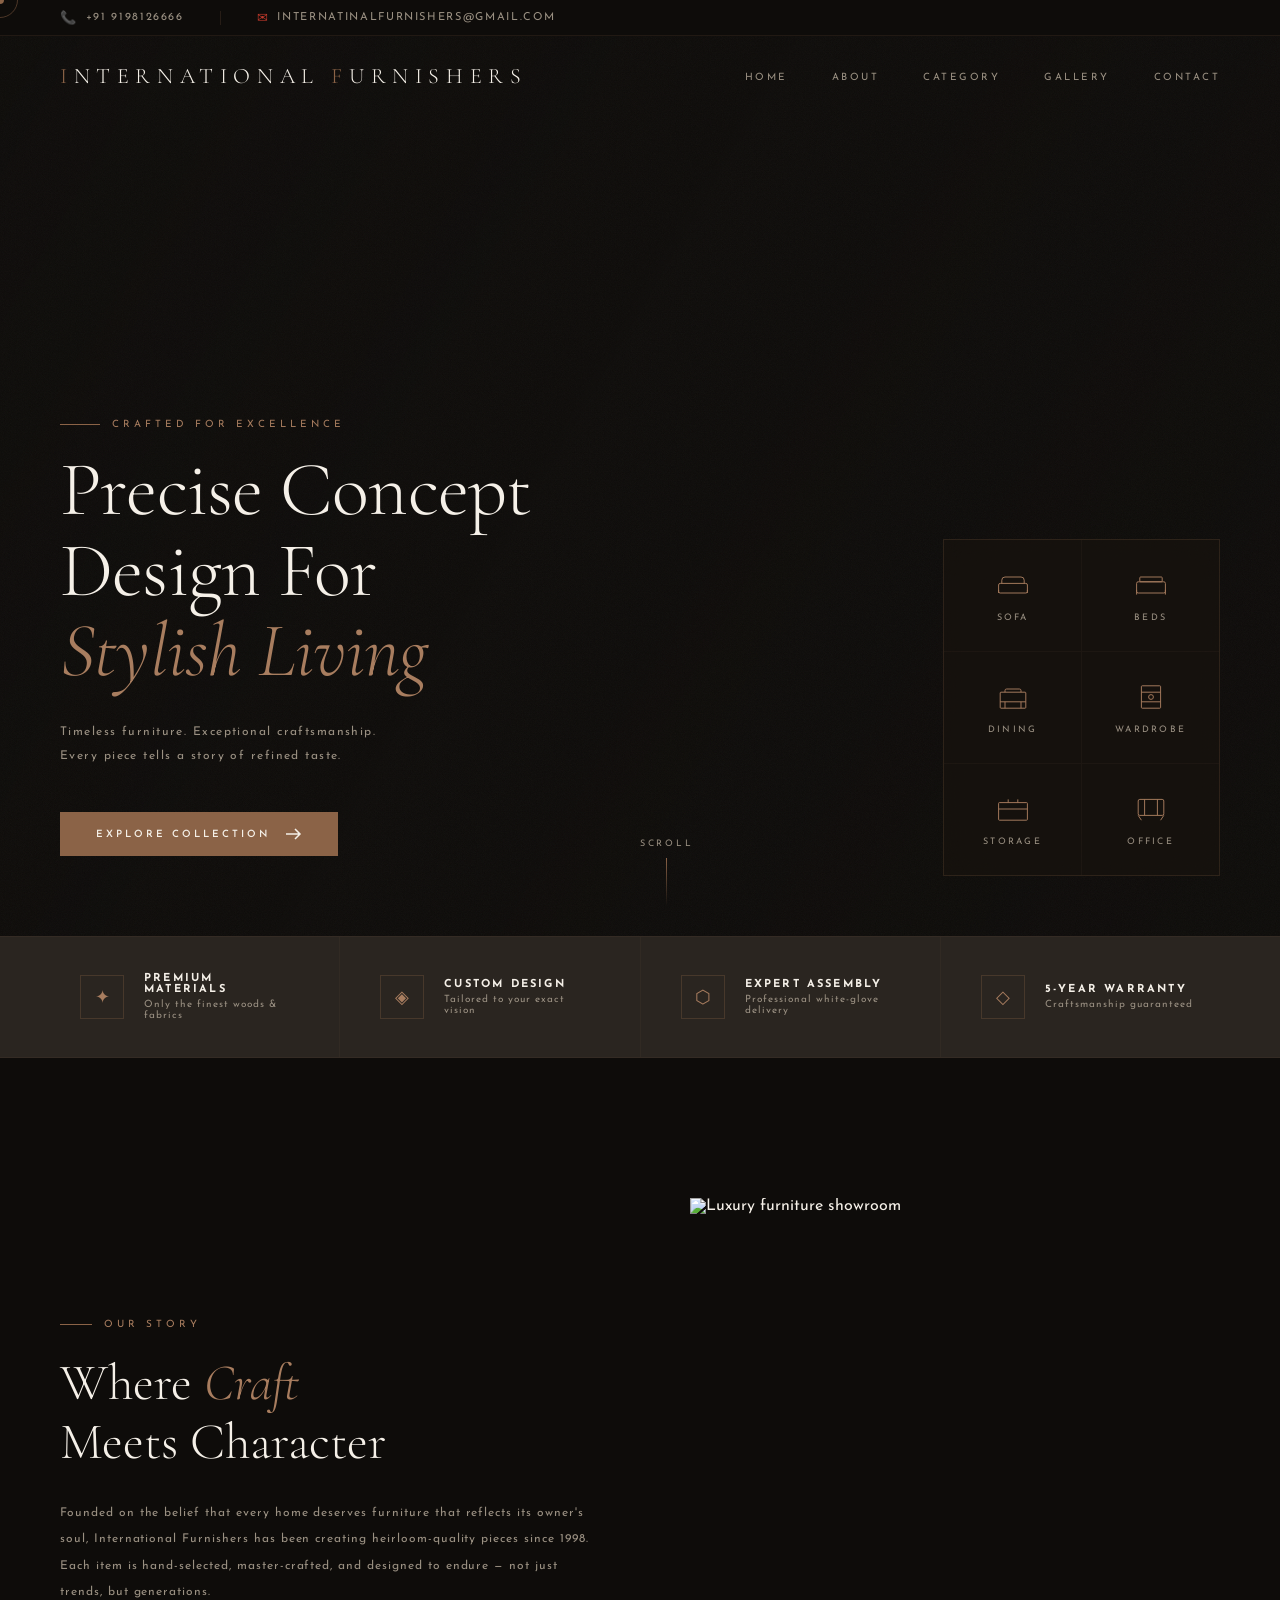
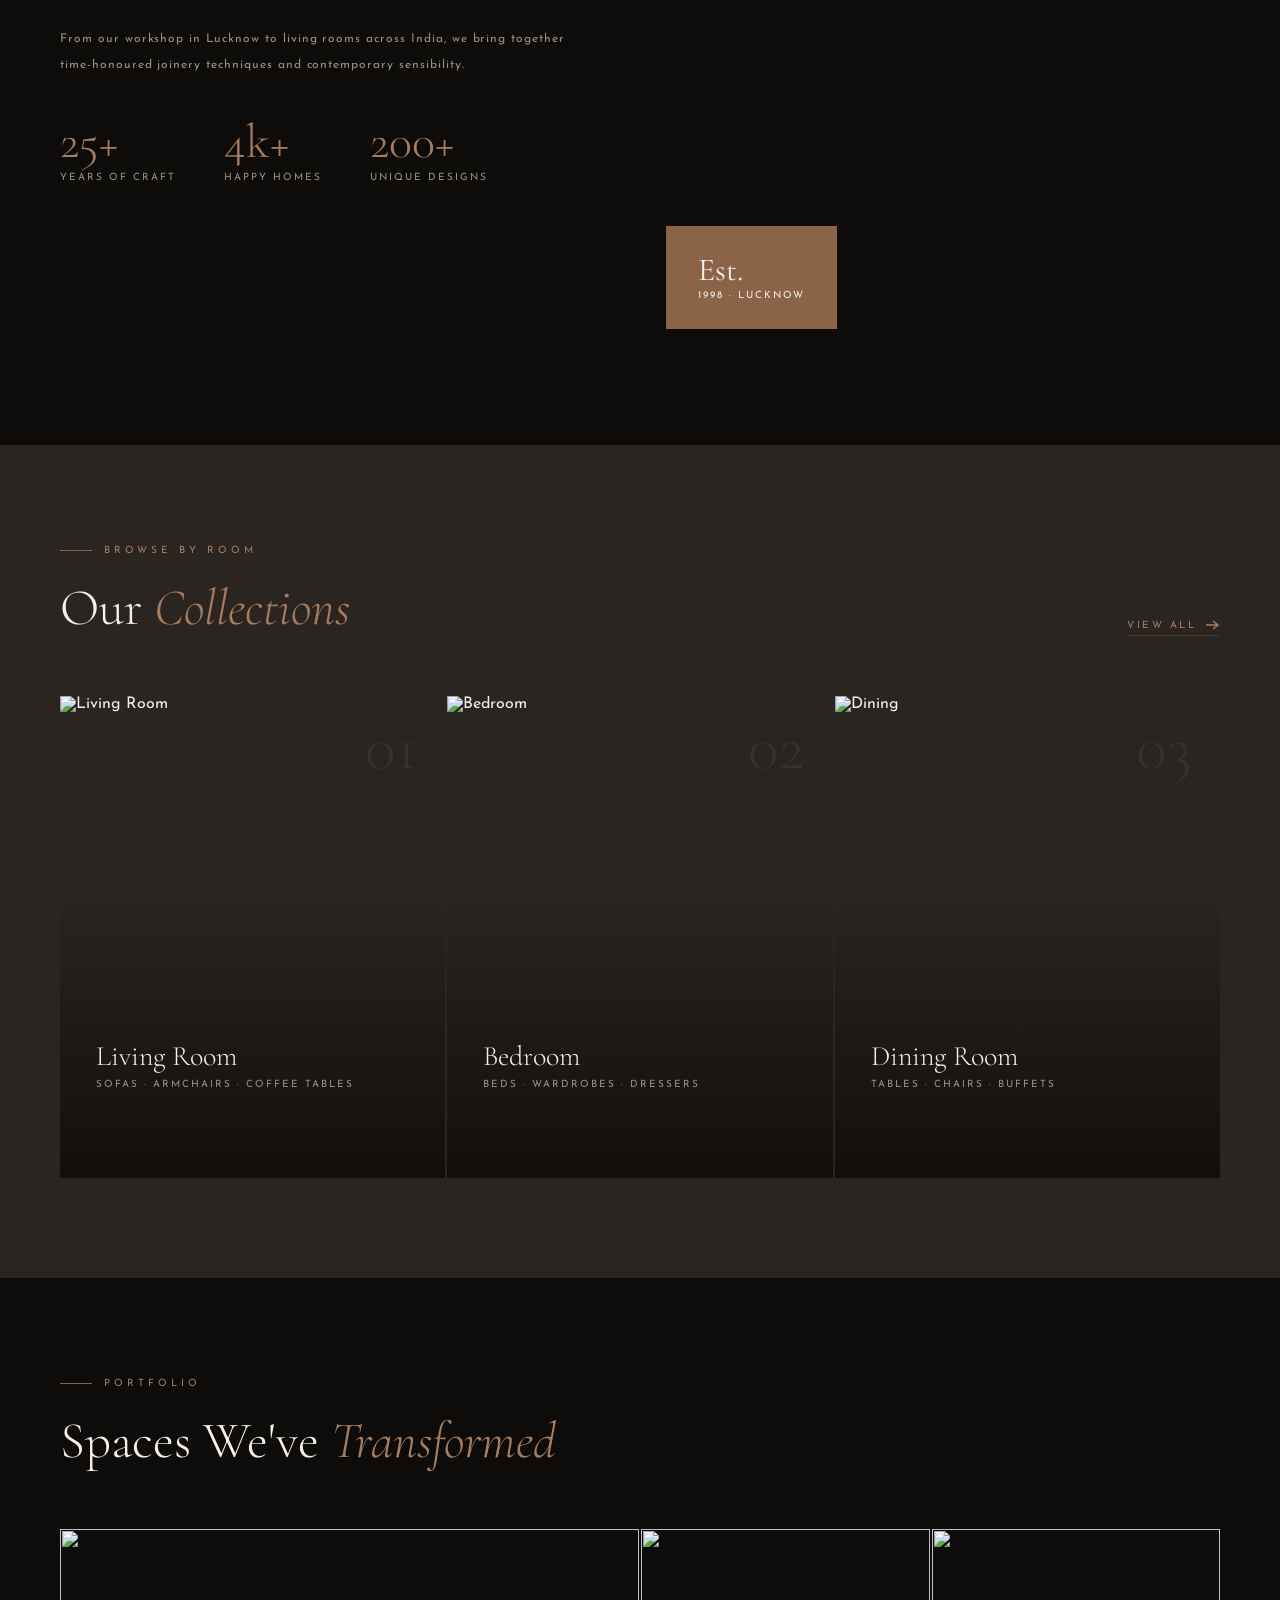
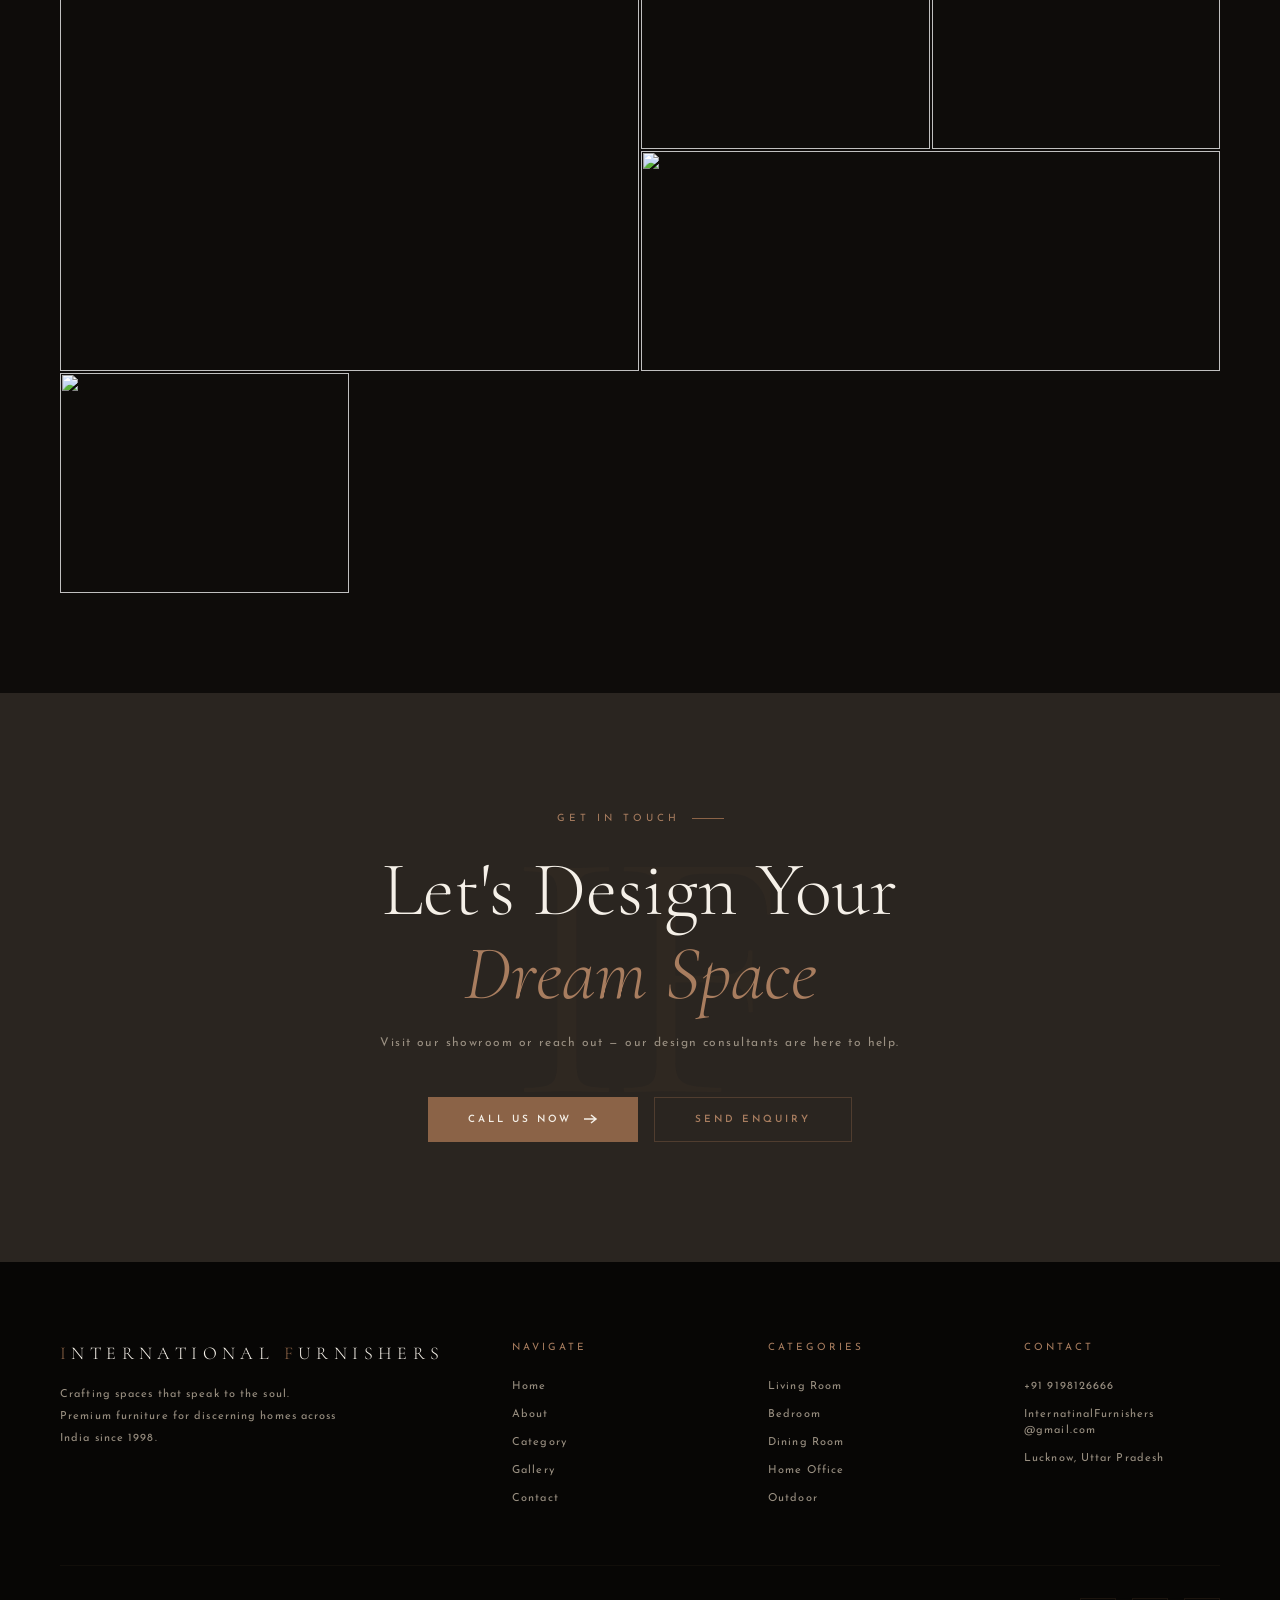
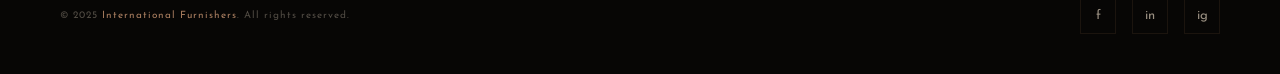
==== index.html @ 03aaceea "Create index.html" ====
<!DOCTYPE html>
<html lang="en">
<head>
  <meta charset="UTF-8" />
  <meta name="viewport" content="width=device-width, initial-scale=1.0"/>
  <title>International Furnishers</title>
  <link rel="preconnect" href="https://fonts.googleapis.com">
  <link href="https://fonts.googleapis.com/css2?family=Cormorant+Garamond:ital,wght@0,300;0,400;0,600;1,300;1,400&family=Josefin+Sans:wght@200;300;400;600&display=swap" rel="stylesheet">
  <style>
    *, *::before, *::after { margin: 0; padding: 0; box-sizing: border-box; }

    :root {
      --cream: #f5f0e8;
      --dark: #0e0c0a;
      --walnut: #8B6347;
      --walnut-light: #a87d5f;
      --warm-gray: #2a2520;
      --text-muted: #9a9082;
      --red: #c0392b;
    }

    html { scroll-behavior: smooth; }

    body {
      font-family: 'Josefin Sans', sans-serif;
      background: var(--dark);
      color: var(--cream);
      overflow-x: hidden;
      cursor: none;
    }

    /* Custom Cursor */
    .cursor {
      width: 8px; height: 8px;
      background: var(--walnut);
      border-radius: 50%;
      position: fixed;
      pointer-events: none;
      z-index: 9999;
      transform: translate(-50%,-50%);
      transition: transform 0.1s ease;
    }
    .cursor-ring {
      width: 36px; height: 36px;
      border: 1px solid rgba(139,99,71,0.5);
      border-radius: 50%;
      position: fixed;
      pointer-events: none;
      z-index: 9998;
      transform: translate(-50%,-50%);
      transition: all 0.18s ease;
    }

    /* TOP BAR */
    .topbar {
      background: var(--dark);
      border-bottom: 1px solid rgba(139,99,71,0.15);
      padding: 10px 60px;
      display: flex;
      align-items: center;
      gap: 36px;
      font-size: 11px;
      letter-spacing: 0.15em;
      color: var(--text-muted);
      text-transform: uppercase;
    }
    .topbar a { color: var(--text-muted); text-decoration: none; transition: color 0.3s; display: flex; align-items: center; gap: 8px; }
    .topbar a:hover { color: var(--walnut); }
    .topbar .icon { color: var(--red); font-size: 13px; }
    .topbar-divider { width: 1px; height: 14px; background: rgba(139,99,71,0.2); }

    /* NAV */
    nav {
      position: fixed;
      top: 0; left: 0; right: 0;
      z-index: 100;
      padding: 0 60px;
      display: flex;
      align-items: center;
      justify-content: space-between;
      height: 80px;
      transition: all 0.4s ease;
    }
    nav.scrolled {
      background: rgba(14,12,10,0.95);
      backdrop-filter: blur(20px);
      border-bottom: 1px solid rgba(139,99,71,0.15);
      height: 64px;
    }
    .logo {
      font-family: 'Cormorant Garamond', serif;
      font-size: 22px;
      font-weight: 300;
      letter-spacing: 0.3em;
      text-transform: uppercase;
      color: var(--cream);
      text-decoration: none;
    }
    .logo span { color: var(--walnut); }
    .nav-links { display: flex; gap: 44px; list-style: none; }
    .nav-links a {
      font-size: 10px;
      letter-spacing: 0.25em;
      text-transform: uppercase;
      color: var(--text-muted);
      text-decoration: none;
      position: relative;
      transition: color 0.3s;
    }
    .nav-links a::after {
      content: '';
      position: absolute;
      bottom: -4px; left: 0;
      width: 0; height: 1px;
      background: var(--walnut);
      transition: width 0.35s ease;
    }
    .nav-links a:hover { color: var(--cream); }
    .nav-links a:hover::after { width: 100%; }

    /* HERO */
    .hero {
      position: relative;
      height: 100vh;
      min-height: 700px;
      display: flex;
      align-items: flex-end;
      overflow: hidden;
    }
    .hero-bg {
      position: absolute;
      inset: 0;
      background: url('https://images.unsplash.com/photo-1555041469-a586c61ea9bc?w=1800&q=80') center/cover no-repeat;
      transform: scale(1.08);
      animation: heroZoom 12s ease forwards;
    }
    @keyframes heroZoom { to { transform: scale(1); } }
    .hero-overlay {
      position: absolute;
      inset: 0;
      background: linear-gradient(
        120deg,
        rgba(14,12,10,0.82) 0%,
        rgba(14,12,10,0.45) 50%,
        rgba(14,12,10,0.2) 100%
      );
    }
    .hero-grain {
      position: absolute;
      inset: 0;
      opacity: 0.04;
      background-image: url("data:image/svg+xml,%3Csvg viewBox='0 0 256 256' xmlns='http://www.w3.org/2000/svg'%3E%3Cfilter id='noise'%3E%3CfeTurbulence type='fractalNoise' baseFrequency='0.9' numOctaves='4' stitchTiles='stitch'/%3E%3C/filter%3E%3Crect width='100%25' height='100%25' filter='url(%23noise)'/%3E%3C/svg%3E");
      background-size: 200px;
    }
    .hero-content {
      position: relative;
      z-index: 2;
      padding: 0 60px 80px;
      max-width: 640px;
      animation: fadeUp 1.2s 0.3s ease both;
    }
    @keyframes fadeUp {
      from { opacity: 0; transform: translateY(40px); }
      to { opacity: 1; transform: translateY(0); }
    }
    .hero-eyebrow {
      font-size: 10px;
      letter-spacing: 0.4em;
      text-transform: uppercase;
      color: var(--walnut-light);
      margin-bottom: 20px;
      display: flex;
      align-items: center;
      gap: 12px;
    }
    .hero-eyebrow::before {
      content: '';
      display: block;
      width: 40px;
      height: 1px;
      background: var(--walnut);
    }
    .hero-title {
      font-family: 'Cormorant Garamond', serif;
      font-size: clamp(48px, 6vw, 88px);
      font-weight: 300;
      line-height: 1.05;
      letter-spacing: -0.01em;
      margin-bottom: 28px;
      color: var(--cream);
    }
    .hero-title em {
      font-style: italic;
      color: var(--walnut-light);
    }
    .hero-desc {
      font-size: 12px;
      letter-spacing: 0.12em;
      line-height: 2;
      color: var(--text-muted);
      margin-bottom: 44px;
      max-width: 380px;
    }
    .hero-cta {
      display: inline-flex;
      align-items: center;
      gap: 16px;
      padding: 16px 36px;
      background: var(--walnut);
      color: var(--cream);
      font-size: 10px;
      font-weight: 600;
      letter-spacing: 0.3em;
      text-transform: uppercase;
      text-decoration: none;
      position: relative;
      overflow: hidden;
      transition: all 0.35s ease;
    }
    .hero-cta::before {
      content: '';
      position: absolute;
      inset: 0;
      background: var(--cream);
      transform: translateX(-101%);
      transition: transform 0.4s ease;
    }
    .hero-cta:hover { color: var(--dark); }
    .hero-cta:hover::before { transform: translateX(0); }
    .hero-cta span { position: relative; z-index: 1; }
    .hero-cta svg { position: relative; z-index: 1; transition: transform 0.3s; }
    .hero-cta:hover svg { transform: translateX(6px); }

    /* CATEGORY PANEL */
    .category-panel {
      position: absolute;
      right: 60px;
      bottom: 60px;
      z-index: 2;
      display: grid;
      grid-template-columns: 1fr 1fr;
      gap: 1px;
      background: rgba(139,99,71,0.1);
      border: 1px solid rgba(139,99,71,0.15);
      backdrop-filter: blur(24px);
      animation: fadeUp 1.2s 0.6s ease both;
    }
    .cat-item {
      padding: 28px 32px;
      display: flex;
      flex-direction: column;
      align-items: center;
      gap: 12px;
      background: rgba(14,12,10,0.5);
      cursor: none;
      transition: background 0.3s;
      border: 1px solid transparent;
      text-decoration: none;
    }
    .cat-item:hover {
      background: rgba(139,99,71,0.12);
      border-color: rgba(139,99,71,0.3);
    }
    .cat-item svg { width: 32px; height: 32px; stroke: var(--walnut-light); stroke-width: 1.2; fill: none; }
    .cat-item span {
      font-size: 9px;
      letter-spacing: 0.25em;
      text-transform: uppercase;
      color: var(--text-muted);
      transition: color 0.3s;
    }
    .cat-item:hover span { color: var(--walnut-light); }

    /* SCROLL INDICATOR */
    .scroll-hint {
      position: absolute;
      bottom: 30px;
      left: 50%;
      transform: translateX(-50%);
      display: flex;
      flex-direction: column;
      align-items: center;
      gap: 10px;
      z-index: 2;
      animation: fadeUp 1.2s 1s ease both;
    }
    .scroll-hint span {
      font-size: 9px;
      letter-spacing: 0.3em;
      text-transform: uppercase;
      color: var(--text-muted);
    }
    .scroll-line {
      width: 1px;
      height: 48px;
      background: linear-gradient(to bottom, var(--walnut), transparent);
      animation: scrollPulse 2s infinite;
    }
    @keyframes scrollPulse {
      0%, 100% { opacity: 0.3; transform: scaleY(0.6); }
      50% { opacity: 1; transform: scaleY(1); }
    }

    /* FEATURES STRIP */
    .features-strip {
      background: var(--warm-gray);
      border-top: 1px solid rgba(139,99,71,0.1);
      border-bottom: 1px solid rgba(139,99,71,0.1);
      display: flex;
      align-items: center;
      justify-content: center;
    }
    .features-strip-inner {
      display: flex;
      width: 100%;
      max-width: 1200px;
    }
    .feature-item {
      flex: 1;
      padding: 36px 40px;
      display: flex;
      align-items: center;
      gap: 20px;
      border-right: 1px solid rgba(139,99,71,0.08);
    }
    .feature-item:last-child { border-right: none; }
    .feature-icon {
      width: 44px; height: 44px;
      border: 1px solid rgba(139,99,71,0.3);
      display: flex;
      align-items: center;
      justify-content: center;
      flex-shrink: 0;
      color: var(--walnut-light);
      font-size: 18px;
    }
    .feature-text h4 {
      font-size: 11px;
      letter-spacing: 0.2em;
      text-transform: uppercase;
      color: var(--cream);
      margin-bottom: 4px;
    }
    .feature-text p {
      font-size: 10px;
      letter-spacing: 0.1em;
      color: var(--text-muted);
    }

    /* ABOUT SECTION */
    .about {
      padding: 140px 60px;
      display: grid;
      grid-template-columns: 1fr 1fr;
      gap: 100px;
      max-width: 1300px;
      margin: 0 auto;
      align-items: center;
    }
    .section-label {
      font-size: 10px;
      letter-spacing: 0.4em;
      text-transform: uppercase;
      color: var(--walnut-light);
      display: flex;
      align-items: center;
      gap: 12px;
      margin-bottom: 24px;
    }
    .section-label::before {
      content: '';
      display: block;
      width: 32px; height: 1px;
      background: var(--walnut);
    }
    .about-title {
      font-family: 'Cormorant Garamond', serif;
      font-size: clamp(36px, 4vw, 56px);
      font-weight: 300;
      line-height: 1.15;
      color: var(--cream);
      margin-bottom: 28px;
    }
    .about-title em { font-style: italic; color: var(--walnut-light); }
    .about-body {
      font-size: 12px;
      letter-spacing: 0.08em;
      line-height: 2.2;
      color: var(--text-muted);
      margin-bottom: 40px;
    }
    .stat-row { display: flex; gap: 48px; margin-top: 40px; }
    .stat h3 {
      font-family: 'Cormorant Garamond', serif;
      font-size: 48px;
      font-weight: 300;
      color: var(--walnut-light);
      line-height: 1;
    }
    .stat p {
      font-size: 10px;
      letter-spacing: 0.2em;
      text-transform: uppercase;
      color: var(--text-muted);
      margin-top: 6px;
    }
    .about-image-wrap { position: relative; }
    .about-image-wrap img {
      width: 100%;
      aspect-ratio: 3/4;
      object-fit: cover;
      display: block;
    }
    .about-image-badge {
      position: absolute;
      bottom: -24px;
      left: -24px;
      background: var(--walnut);
      color: var(--cream);
      padding: 28px 32px;
    }
    .about-image-badge h4 {
      font-family: 'Cormorant Garamond', serif;
      font-size: 32px;
      font-weight: 400;
      line-height: 1;
    }
    .about-image-badge p {
      font-size: 10px;
      letter-spacing: 0.2em;
      text-transform: uppercase;
      margin-top: 4px;
    }

    /* CATEGORIES SECTION */
    .categories-section {
      padding: 100px 60px;
      background: var(--warm-gray);
    }
    .section-header {
      display: flex;
      align-items: flex-end;
      justify-content: space-between;
      margin-bottom: 60px;
      max-width: 1300px;
      margin-left: auto;
      margin-right: auto;
    }
    .section-title {
      font-family: 'Cormorant Garamond', serif;
      font-size: clamp(32px, 4vw, 52px);
      font-weight: 300;
      color: var(--cream);
      line-height: 1.1;
    }
    .section-title em { font-style: italic; color: var(--walnut-light); }
    .view-all-link {
      font-size: 10px;
      letter-spacing: 0.25em;
      text-transform: uppercase;
      color: var(--walnut-light);
      text-decoration: none;
      display: flex;
      align-items: center;
      gap: 10px;
      transition: gap 0.3s;
      padding-bottom: 4px;
      border-bottom: 1px solid rgba(139,99,71,0.3);
    }
    .view-all-link:hover { gap: 18px; }
    .categories-grid {
      display: grid;
      grid-template-columns: repeat(3, 1fr);
      gap: 2px;
      max-width: 1300px;
      margin: 0 auto;
    }
    .cat-card {
      position: relative;
      overflow: hidden;
      aspect-ratio: 4/5;
      cursor: none;
    }
    .cat-card img {
      width: 100%; height: 100%;
      object-fit: cover;
      transition: transform 0.8s ease;
    }
    .cat-card:hover img { transform: scale(1.07); }
    .cat-card-overlay {
      position: absolute;
      inset: 0;
      background: linear-gradient(to top, rgba(14,12,10,0.9) 0%, transparent 60%);
      display: flex;
      flex-direction: column;
      justify-content: flex-end;
      padding: 36px;
    }
    .cat-card-num {
      font-family: 'Cormorant Garamond', serif;
      font-size: 64px;
      font-weight: 300;
      color: rgba(139,99,71,0.18);
      line-height: 1;
      position: absolute;
      top: 20px; right: 28px;
    }
    .cat-card h3 {
      font-family: 'Cormorant Garamond', serif;
      font-size: 28px;
      font-weight: 300;
      color: var(--cream);
      margin-bottom: 6px;
    }
    .cat-card p {
      font-size: 10px;
      letter-spacing: 0.2em;
      color: var(--text-muted);
      text-transform: uppercase;
    }
    .cat-card-arrow {
      width: 36px; height: 36px;
      border: 1px solid rgba(139,99,71,0.4);
      display: flex;
      align-items: center;
      justify-content: center;
      margin-top: 16px;
      color: var(--walnut-light);
      opacity: 0;
      transform: translateY(8px);
      transition: all 0.35s ease;
    }
    .cat-card:hover .cat-card-arrow { opacity: 1; transform: translateY(0); }

    /* GALLERY */
    .gallery-section { padding: 100px 60px; }
    .gallery-masonry {
      display: grid;
      grid-template-columns: repeat(4, 1fr);
      grid-template-rows: auto;
      gap: 2px;
      max-width: 1300px;
      margin: 60px auto 0;
    }
    .gallery-item {
      overflow: hidden;
      position: relative;
      cursor: none;
    }
    .gallery-item:nth-child(1) { grid-column: span 2; grid-row: span 2; }
    .gallery-item:nth-child(4) { grid-column: span 2; }
    .gallery-item img {
      width: 100%; height: 100%;
      object-fit: cover;
      min-height: 220px;
      display: block;
      transition: transform 0.7s ease;
    }
    .gallery-item:hover img { transform: scale(1.05); }
    .gallery-item-overlay {
      position: absolute;
      inset: 0;
      background: rgba(14,12,10,0);
      transition: background 0.4s;
      display: flex;
      align-items: center;
      justify-content: center;
    }
    .gallery-item:hover .gallery-item-overlay { background: rgba(14,12,10,0.4); }
    .gallery-plus {
      width: 44px; height: 44px;
      border: 1px solid var(--walnut-light);
      color: var(--walnut-light);
      display: flex;
      align-items: center;
      justify-content: center;
      font-size: 22px;
      opacity: 0;
      transform: scale(0.8);
      transition: all 0.35s ease;
    }
    .gallery-item:hover .gallery-plus { opacity: 1; transform: scale(1); }

    /* CTA SECTION */
    .cta-section {
      padding: 120px 60px;
      background: var(--warm-gray);
      text-align: center;
      position: relative;
      overflow: hidden;
    }
    .cta-section::before {
      content: 'IF';
      font-family: 'Cormorant Garamond', serif;
      font-size: 360px;
      font-weight: 300;
      color: rgba(139,99,71,0.05);
      position: absolute;
      top: 50%;
      left: 50%;
      transform: translate(-50%,-50%);
      pointer-events: none;
      letter-spacing: -0.05em;
      white-space: nowrap;
    }
    .cta-section .section-label { justify-content: center; }
    .cta-section .section-label::before { display: none; }
    .cta-section .section-label::after {
      content: '';
      display: block;
      width: 32px; height: 1px;
      background: var(--walnut);
    }
    .cta-title {
      font-family: 'Cormorant Garamond', serif;
      font-size: clamp(40px, 6vw, 80px);
      font-weight: 300;
      color: var(--cream);
      line-height: 1.1;
      margin-bottom: 20px;
      position: relative;
    }
    .cta-title em { font-style: italic; color: var(--walnut-light); }
    .cta-sub {
      font-size: 12px;
      letter-spacing: 0.12em;
      color: var(--text-muted);
      margin-bottom: 48px;
      position: relative;
    }
    .cta-buttons { display: flex; gap: 16px; justify-content: center; position: relative; }
    .btn-primary {
      display: inline-flex;
      align-items: center;
      gap: 12px;
      padding: 16px 40px;
      background: var(--walnut);
      color: var(--cream);
      font-size: 10px;
      font-weight: 600;
      letter-spacing: 0.3em;
      text-transform: uppercase;
      text-decoration: none;
      position: relative;
      overflow: hidden;
      transition: all 0.35s;
    }
    .btn-primary::before {
      content: '';
      position: absolute;
      inset: 0;
      background: var(--dark);
      transform: translateX(-101%);
      transition: transform 0.4s ease;
    }
    .btn-primary:hover { color: var(--walnut-light); }
    .btn-primary:hover::before { transform: translateX(0); }
    .btn-primary span, .btn-primary svg { position: relative; z-index: 1; }
    .btn-outline {
      display: inline-flex;
      align-items: center;
      gap: 12px;
      padding: 16px 40px;
      border: 1px solid rgba(139,99,71,0.4);
      color: var(--walnut-light);
      font-size: 10px;
      font-weight: 600;
      letter-spacing: 0.3em;
      text-transform: uppercase;
      text-decoration: none;
      transition: all 0.35s;
    }
    .btn-outline:hover { background: rgba(139,99,71,0.08); border-color: var(--walnut); }

    /* FOOTER */
    footer {
      background: #070605;
      padding: 80px 60px 40px;
    }
    .footer-top {
      display: grid;
      grid-template-columns: 2fr 1fr 1fr 1fr;
      gap: 60px;
      padding-bottom: 60px;
      border-bottom: 1px solid rgba(139,99,71,0.08);
    }
    .footer-brand .logo { display: inline-block; margin-bottom: 20px; font-size: 18px; }
    .footer-brand p {
      font-size: 11px;
      letter-spacing: 0.1em;
      line-height: 2;
      color: var(--text-muted);
      max-width: 280px;
    }
    .footer-heading {
      font-size: 10px;
      letter-spacing: 0.3em;
      text-transform: uppercase;
      color: var(--walnut-light);
      margin-bottom: 24px;
    }
    .footer-links { list-style: none; display: flex; flex-direction: column; gap: 12px; }
    .footer-links a {
      font-size: 11px;
      letter-spacing: 0.1em;
      color: var(--text-muted);
      text-decoration: none;
      transition: color 0.3s;
    }
    .footer-links a:hover { color: var(--cream); }
    .footer-bottom {
      display: flex;
      align-items: center;
      justify-content: space-between;
      padding-top: 32px;
    }
    .footer-bottom p {
      font-size: 10px;
      letter-spacing: 0.1em;
      color: rgba(154,144,130,0.5);
    }
    .footer-bottom p span { color: var(--walnut-light); }
    .social-links { display: flex; gap: 16px; }
    .social-link {
      width: 36px; height: 36px;
      border: 1px solid rgba(139,99,71,0.15);
      display: flex;
      align-items: center;
      justify-content: center;
      color: var(--text-muted);
      text-decoration: none;
      font-size: 13px;
      transition: all 0.3s;
    }
    .social-link:hover {
      border-color: var(--walnut);
      color: var(--walnut-light);
      background: rgba(139,99,71,0.05);
    }

    /* REVEAL ANIMATIONS */
    .reveal {
      opacity: 0;
      transform: translateY(30px);
      transition: opacity 0.8s ease, transform 0.8s ease;
    }
    .reveal.visible { opacity: 1; transform: translateY(0); }
    .reveal-delay-1 { transition-delay: 0.1s; }
    .reveal-delay-2 { transition-delay: 0.2s; }
    .reveal-delay-3 { transition-delay: 0.3s; }

    /* RESPONSIVE */
    @media (max-width: 900px) {
      nav, .topbar { padding: 0 24px; }
      .hero-content { padding: 0 24px 120px; }
      .category-panel { display: none; }
      .about { grid-template-columns: 1fr; padding: 80px 24px; gap: 60px; }
      .categories-grid { grid-template-columns: 1fr 1fr; }
      .gallery-masonry { grid-template-columns: 1fr 1fr; }
      .gallery-item:nth-child(1) { grid-column: span 1; grid-row: span 1; }
      .gallery-item:nth-child(4) { grid-column: span 1; }
      .footer-top { grid-template-columns: 1fr 1fr; }
      .features-strip-inner { flex-wrap: wrap; }
      .feature-item { min-width: 50%; }
      .cta-section { padding: 80px 24px; }
      .categories-section, .gallery-section { padding: 80px 24px; }
    }
  </style>
</head>
<body>

  <div class="cursor" id="cursor"></div>
  <div class="cursor-ring" id="cursorRing"></div>

  <!-- TOP BAR -->
  <div class="topbar">
    <a href="tel:+919198126666">
      <span class="icon">📞</span>
      +91 9198126666
    </a>
    <div class="topbar-divider"></div>
    <a href="mailto:InternatinalFurnishers@gmail.com">
      <span class="icon">✉</span>
      InternatinalFurnishers@gmail.com
    </a>
  </div>

  <!-- NAV -->
  <nav id="mainNav" style="top:40px">
    <a href="#" class="logo"><span>I</span>NTERNATIONAL <span>F</span>URNISHERS</a>
    <ul class="nav-links">
      <li><a href="#">Home</a></li>
      <li><a href="#about">About</a></li>
      <li><a href="#categories">Category</a></li>
      <li><a href="#gallery">Gallery</a></li>
      <li><a href="#contact">Contact</a></li>
    </ul>
  </nav>

  <!-- HERO -->
  <section class="hero">
    <div class="hero-bg" id="heroBg"></div>
    <div class="hero-overlay"></div>
    <div class="hero-grain"></div>

    <div class="hero-content">
      <div class="hero-eyebrow">Crafted For Excellence</div>
      <h1 class="hero-title">
        Precise Concept<br>
        Design For<br>
        <em>Stylish Living</em>
      </h1>
      <p class="hero-desc">
        Timeless furniture. Exceptional craftsmanship.<br>
        Every piece tells a story of refined taste.
      </p>
      <a href="#categories" class="hero-cta">
        <span>Explore Collection</span>
        <svg width="16" height="12" viewBox="0 0 16 12" fill="none" stroke="currentColor" stroke-width="1.5">
          <path d="M0 6h14M9 1l5 5-5 5"/>
        </svg>
      </a>
    </div>

    <div class="category-panel">
      <a href="#" class="cat-item">
        <svg viewBox="0 0 40 32"><rect x="2" y="14" width="36" height="12" rx="2"/><path d="M6 14V10a4 4 0 014-4h20a4 4 0 014 4v4"/><path d="M2 22v4M38 22v4"/></svg>
        <span>Sofa</span>
      </a>
      <a href="#" class="cat-item">
        <svg viewBox="0 0 40 32"><rect x="2" y="12" width="36" height="14" rx="2"/><rect x="6" y="6" width="28" height="6" rx="1"/><path d="M2 22v6M38 22v6"/></svg>
        <span>Beds</span>
      </a>
      <a href="#" class="cat-item">
        <svg viewBox="0 0 40 32"><rect x="4" y="10" width="32" height="20" rx="1"/><path d="M10 10V8a2 2 0 012-2h16a2 2 0 012 2v2"/><path d="M4 22h32"/><path d="M10 30v-8M30 30v-8"/></svg>
        <span>Dining</span>
      </a>
      <a href="#" class="cat-item">
        <svg viewBox="0 0 40 32"><rect x="8" y="2" width="24" height="28" rx="1"/><circle cx="20" cy="16" r="3"/><path d="M8 10h24M8 22h24"/></svg>
        <span>Wardrobe</span>
      </a>
      <a href="#" class="cat-item">
        <svg viewBox="0 0 40 32"><rect x="2" y="8" width="36" height="22" rx="1"/><path d="M2 16h36"/><path d="M14 8V4M26 8V4"/></svg>
        <span>Storage</span>
      </a>
      <a href="#" class="cat-item">
        <svg viewBox="0 0 40 32"><rect x="4" y="4" width="32" height="20" rx="2"/><path d="M4 24l4 6M36 24l-4 6"/><path d="M12 4v20M28 4v20"/></svg>
        <span>Office</span>
      </a>
    </div>

    <div class="scroll-hint">
      <span>Scroll</span>
      <div class="scroll-line"></div>
    </div>
  </section>

  <!-- FEATURES STRIP -->
  <div class="features-strip">
    <div class="features-strip-inner">
      <div class="feature-item">
        <div class="feature-icon">✦</div>
        <div class="feature-text">
          <h4>Premium Materials</h4>
          <p>Only the finest woods &amp; fabrics</p>
        </div>
      </div>
      <div class="feature-item">
        <div class="feature-icon">◈</div>
        <div class="feature-text">
          <h4>Custom Design</h4>
          <p>Tailored to your exact vision</p>
        </div>
      </div>
      <div class="feature-item">
        <div class="feature-icon">⬡</div>
        <div class="feature-text">
          <h4>Expert Assembly</h4>
          <p>Professional white-glove delivery</p>
        </div>
      </div>
      <div class="feature-item">
        <div class="feature-icon">◇</div>
        <div class="feature-text">
          <h4>5-Year Warranty</h4>
          <p>Craftsmanship guaranteed</p>
        </div>
      </div>
    </div>
  </div>

  <!-- ABOUT -->
  <section class="about" id="about">
    <div>
      <div class="section-label reveal">Our Story</div>
      <h2 class="about-title reveal reveal-delay-1">
        Where <em>Craft</em><br>Meets Character
      </h2>
      <p class="about-body reveal reveal-delay-2">
        Founded on the belief that every home deserves furniture that reflects its owner's soul, International Furnishers has been creating heirloom-quality pieces since 1998. Each item is hand-selected, master-crafted, and designed to endure — not just trends, but generations.
      </p>
      <p class="about-body reveal reveal-delay-2" style="margin-top:-20px">
        From our workshop in Lucknow to living rooms across India, we bring together time-honoured joinery techniques and contemporary sensibility.
      </p>
      <div class="stat-row reveal reveal-delay-3">
        <div class="stat"><h3>25+</h3><p>Years of Craft</p></div>
        <div class="stat"><h3>4k+</h3><p>Happy Homes</p></div>
        <div class="stat"><h3>200+</h3><p>Unique Designs</p></div>
      </div>
    </div>
    <div class="about-image-wrap reveal">
      <img src="https://images.unsplash.com/photo-1586023492125-27b2c045efd7?w=700&q=80" alt="Luxury furniture showroom">
      <div class="about-image-badge">
        <h4>Est.</h4>
        <p>1998 · Lucknow</p>
      </div>
    </div>
  </section>

  <!-- CATEGORIES -->
  <section class="categories-section" id="categories">
    <div class="section-header reveal">
      <div>
        <div class="section-label">Browse By Room</div>
        <h2 class="section-title">Our <em>Collections</em></h2>
      </div>
      <a href="#" class="view-all-link">
        View All
        <svg width="14" height="10" viewBox="0 0 14 10" fill="none" stroke="currentColor" stroke-width="1.5">
          <path d="M0 5h12M7 1l5 4-5 4"/>
        </svg>
      </a>
    </div>
    <div class="categories-grid">
      <div class="cat-card reveal">
        <img src="https://images.unsplash.com/photo-1555041469-a586c61ea9bc?w=600&q=80" alt="Living Room">
        <div class="cat-card-overlay">
          <div class="cat-card-num">01</div>
          <h3>Living Room</h3>
          <p>Sofas · Armchairs · Coffee Tables</p>
          <div class="cat-card-arrow">→</div>
        </div>
      </div>
      <div class="cat-card reveal reveal-delay-1">
        <img src="https://images.unsplash.com/photo-1505693314120-0d443867891c?w=600&q=80" alt="Bedroom">
        <div class="cat-card-overlay">
          <div class="cat-card-num">02</div>
          <h3>Bedroom</h3>
          <p>Beds · Wardrobes · Dressers</p>
          <div class="cat-card-arrow">→</div>
        </div>
      </div>
      <div class="cat-card reveal reveal-delay-2">
        <img src="https://images.unsplash.com/photo-1556909114-f6e7ad7d3136?w=600&q=80" alt="Dining">
        <div class="cat-card-overlay">
          <div class="cat-card-num">03</div>
          <h3>Dining Room</h3>
          <p>Tables · Chairs · Buffets</p>
          <div class="cat-card-arrow">→</div>
        </div>
      </div>
    </div>
  </section>

  <!-- GALLERY -->
  <section class="gallery-section" id="gallery">
    <div style="max-width:1300px;margin:0 auto" class="reveal">
      <div class="section-label">Portfolio</div>
      <h2 class="section-title">Spaces We've <em>Transformed</em></h2>
    </div>
    <div class="gallery-masonry">
      <div class="gallery-item reveal">
        <img src="https://images.unsplash.com/photo-1493663284031-b7e3aaa4e5a2?w=800&q=80" alt="">
        <div class="gallery-item-overlay"><div class="gallery-plus">+</div></div>
      </div>
      <div class="gallery-item reveal reveal-delay-1">
        <img src="https://images.unsplash.com/photo-1519710164239-da123dc03ef4?w=500&q=80" alt="">
        <div class="gallery-item-overlay"><div class="gallery-plus">+</div></div>
      </div>
      <div class="gallery-item reveal reveal-delay-2">
        <img src="https://images.unsplash.com/photo-1524758631624-e2822e304c36?w=500&q=80" alt="">
        <div class="gallery-item-overlay"><div class="gallery-plus">+</div></div>
      </div>
      <div class="gallery-item reveal reveal-delay-1">
        <img src="https://images.unsplash.com/photo-1540574163026-643ea20ade25?w=800&q=80" alt="">
        <div class="gallery-item-overlay"><div class="gallery-plus">+</div></div>
      </div>
      <div class="gallery-item reveal reveal-delay-2">
        <img src="https://images.unsplash.com/photo-1484101403633-562f891dc89a?w=500&q=80" alt="">
        <div class="gallery-item-overlay"><div class="gallery-plus">+</div></div>
      </div>
    </div>
  </section>

  <!-- CTA -->
  <section class="cta-section" id="contact">
    <div class="section-label reveal">Get In Touch</div>
    <h2 class="cta-title reveal reveal-delay-1">
      Let's Design Your<br><em>Dream Space</em>
    </h2>
    <p class="cta-sub reveal reveal-delay-2">
      Visit our showroom or reach out — our design consultants are here to help.
    </p>
    <div class="cta-buttons reveal reveal-delay-3">
      <a href="tel:+919198126666" class="btn-primary">
        <span>Call Us Now</span>
        <svg width="14" height="10" viewBox="0 0 14 10" fill="none" stroke="currentColor" stroke-width="1.5">
          <path d="M0 5h12M7 1l5 4-5 4"/>
        </svg>
      </a>
      <a href="mailto:InternatinalFurnishers@gmail.com" class="btn-outline">Send Enquiry</a>
    </div>
  </section>

  <!-- FOOTER -->
  <footer>
    <div class="footer-top">
      <div class="footer-brand">
        <a href="#" class="logo"><span>I</span>NTERNATIONAL <span>F</span>URNISHERS</a>
        <p>Crafting spaces that speak to the soul. Premium furniture for discerning homes across India since 1998.</p>
      </div>
      <div>
        <div class="footer-heading">Navigate</div>
        <ul class="footer-links">
          <li><a href="#">Home</a></li>
          <li><a href="#about">About</a></li>
          <li><a href="#categories">Category</a></li>
          <li><a href="#gallery">Gallery</a></li>
          <li><a href="#contact">Contact</a></li>
        </ul>
      </div>
      <div>
        <div class="footer-heading">Categories</div>
        <ul class="footer-links">
          <li><a href="#">Living Room</a></li>
          <li><a href="#">Bedroom</a></li>
          <li><a href="#">Dining Room</a></li>
          <li><a href="#">Home Office</a></li>
          <li><a href="#">Outdoor</a></li>
        </ul>
      </div>
      <div>
        <div class="footer-heading">Contact</div>
        <ul class="footer-links">
          <li><a href="tel:+919198126666">+91 9198126666</a></li>
          <li><a href="mailto:InternatinalFurnishers@gmail.com">InternatinalFurnishers<br>@gmail.com</a></li>
          <li><a href="#">Lucknow, Uttar Pradesh</a></li>
        </ul>
      </div>
    </div>
    <div class="footer-bottom">
      <p>© 2025 <span>International Furnishers</span>. All rights reserved.</p>
      <div class="social-links">
        <a href="#" class="social-link">f</a>
        <a href="#" class="social-link">in</a>
        <a href="#" class="social-link">ig</a>
      </div>
    </div>
  </footer>

  <script>
    const cursor = document.getElementById('cursor');
    const ring = document.getElementById('cursorRing');
    let mx = 0, my = 0, rx = 0, ry = 0;
    document.addEventListener('mousemove', e => { mx = e.clientX; my = e.clientY; });
    function animCursor() {
      cursor.style.left = mx + 'px';
      cursor.style.top = my + 'px';
      rx += (mx - rx) * 0.12;
      ry += (my - ry) * 0.12;
      ring.style.left = rx + 'px';
      ring.style.top = ry + 'px';
      requestAnimationFrame(animCursor);
    }
    animCursor();

    document.querySelectorAll('a, button, .cat-card, .gallery-item').forEach(el => {
      el.addEventListener('mouseenter', () => {
        ring.style.width = '60px';
        ring.style.height = '60px';
        ring.style.background = 'rgba(139,99,71,0.06)';
      });
      el.addEventListener('mouseleave', () => {
        ring.style.width = '36px';
        ring.style.height = '36px';
        ring.style.background = 'transparent';
      });
    });

    const nav = document.getElementById('mainNav');
    const topbarH = document.querySelector('.topbar').offsetHeight;
    window.addEventListener('scroll', () => {
      if (window.scrollY > topbarH) {
        nav.style.top = '0';
        nav.classList.add('scrolled');
      } else {
        nav.style.top = topbarH + 'px';
        nav.classList.remove('scrolled');
      }
    });

    const reveals = document.querySelectorAll('.reveal');
    const observer = new IntersectionObserver(entries => {
      entries.forEach(e => { if (e.isIntersecting) e.target.classList.add('visible'); });
    }, { threshold: 0.12 });
    reveals.forEach(el => observer.observe(el));

    window.addEventListener('scroll', () => {
      const bg = document.getElementById('heroBg');
      if (bg) bg.style.transform = `scale(1) translateY(${window.scrollY * 0.3}px)`;
    });
  </script>
</body>
</html>
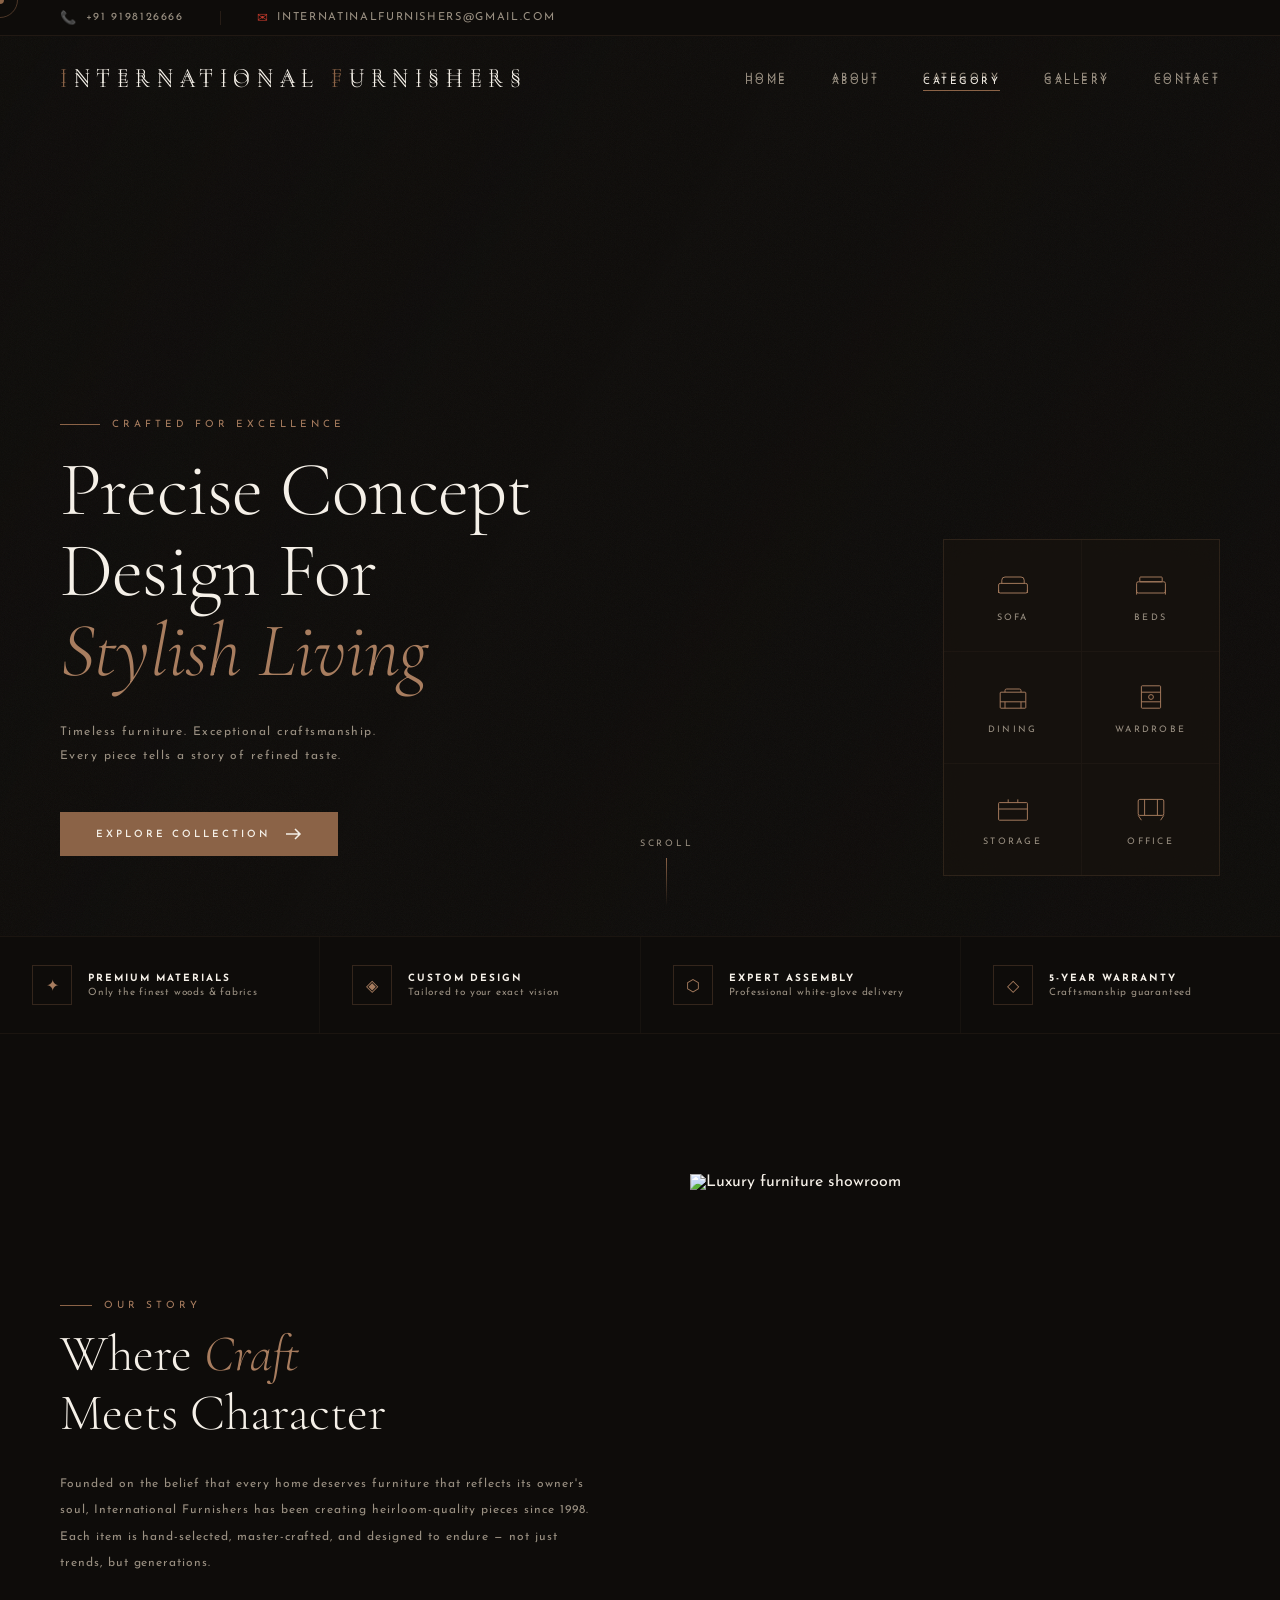
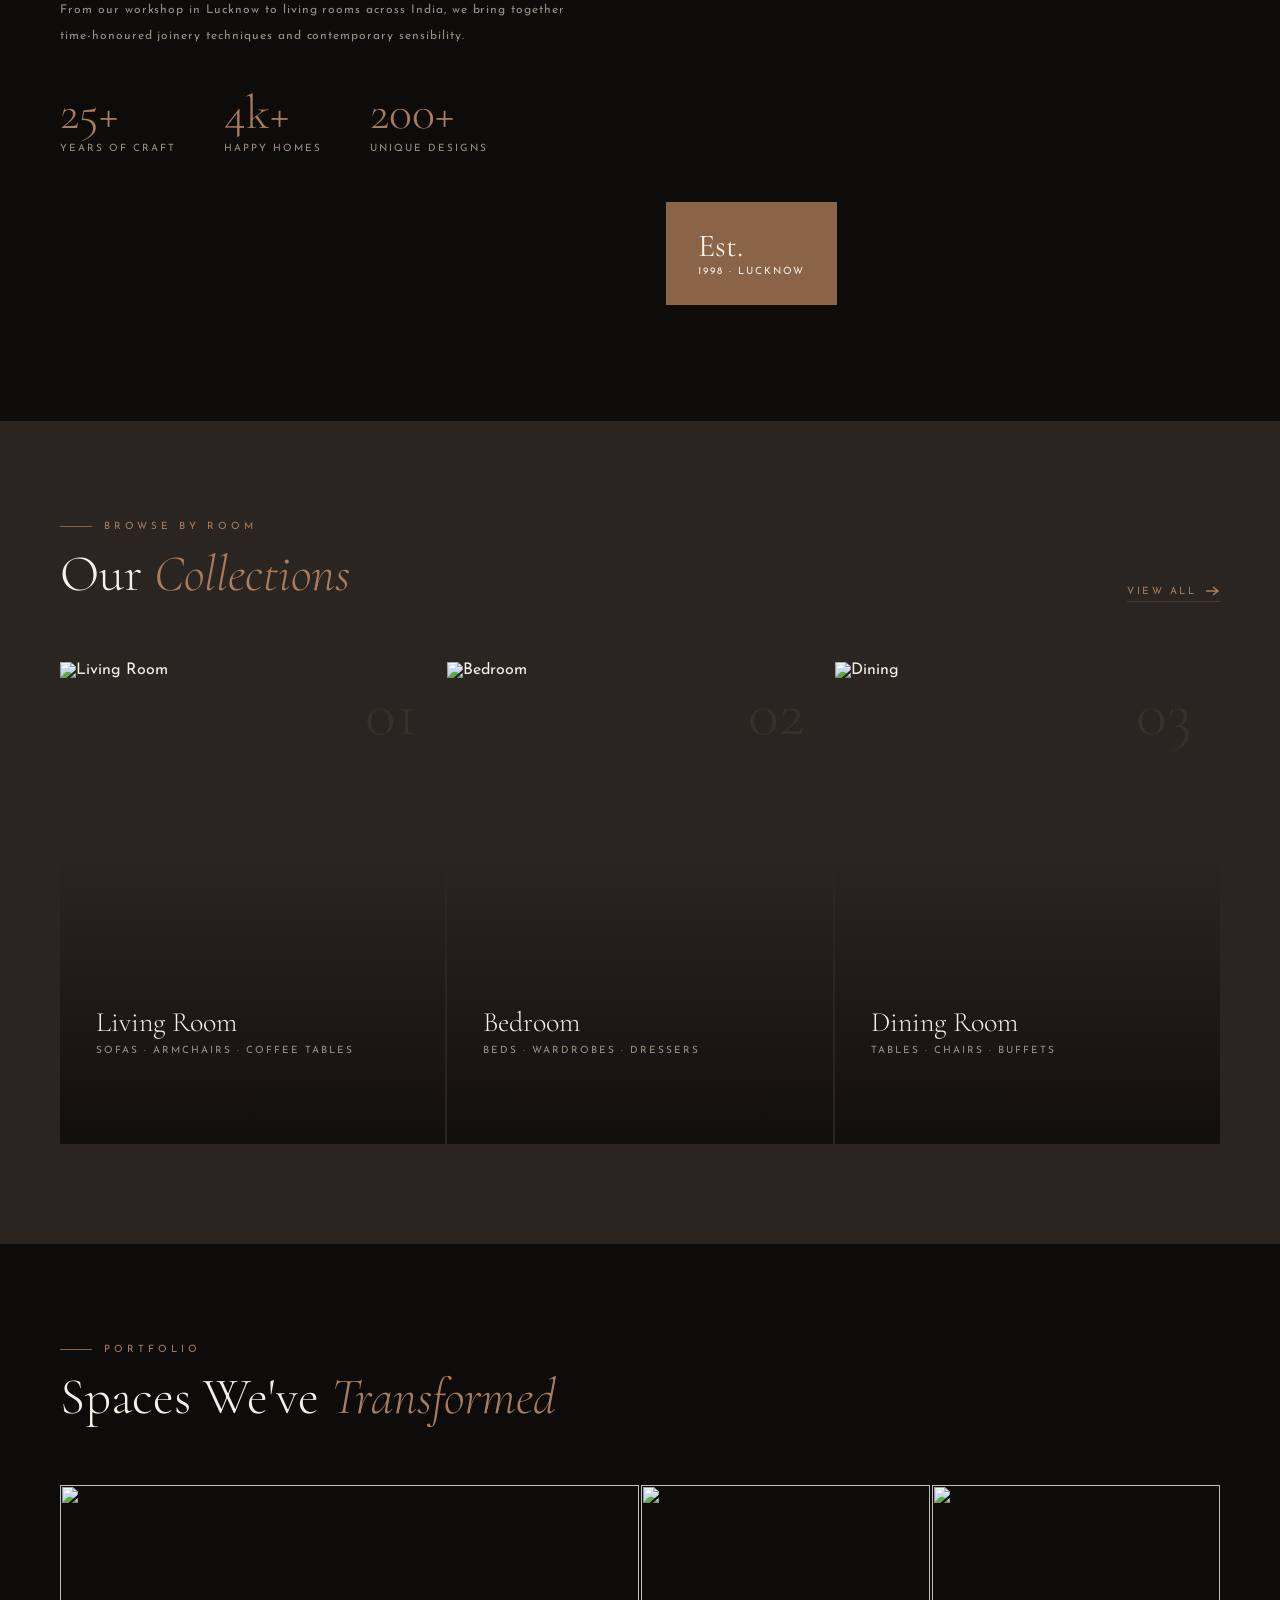
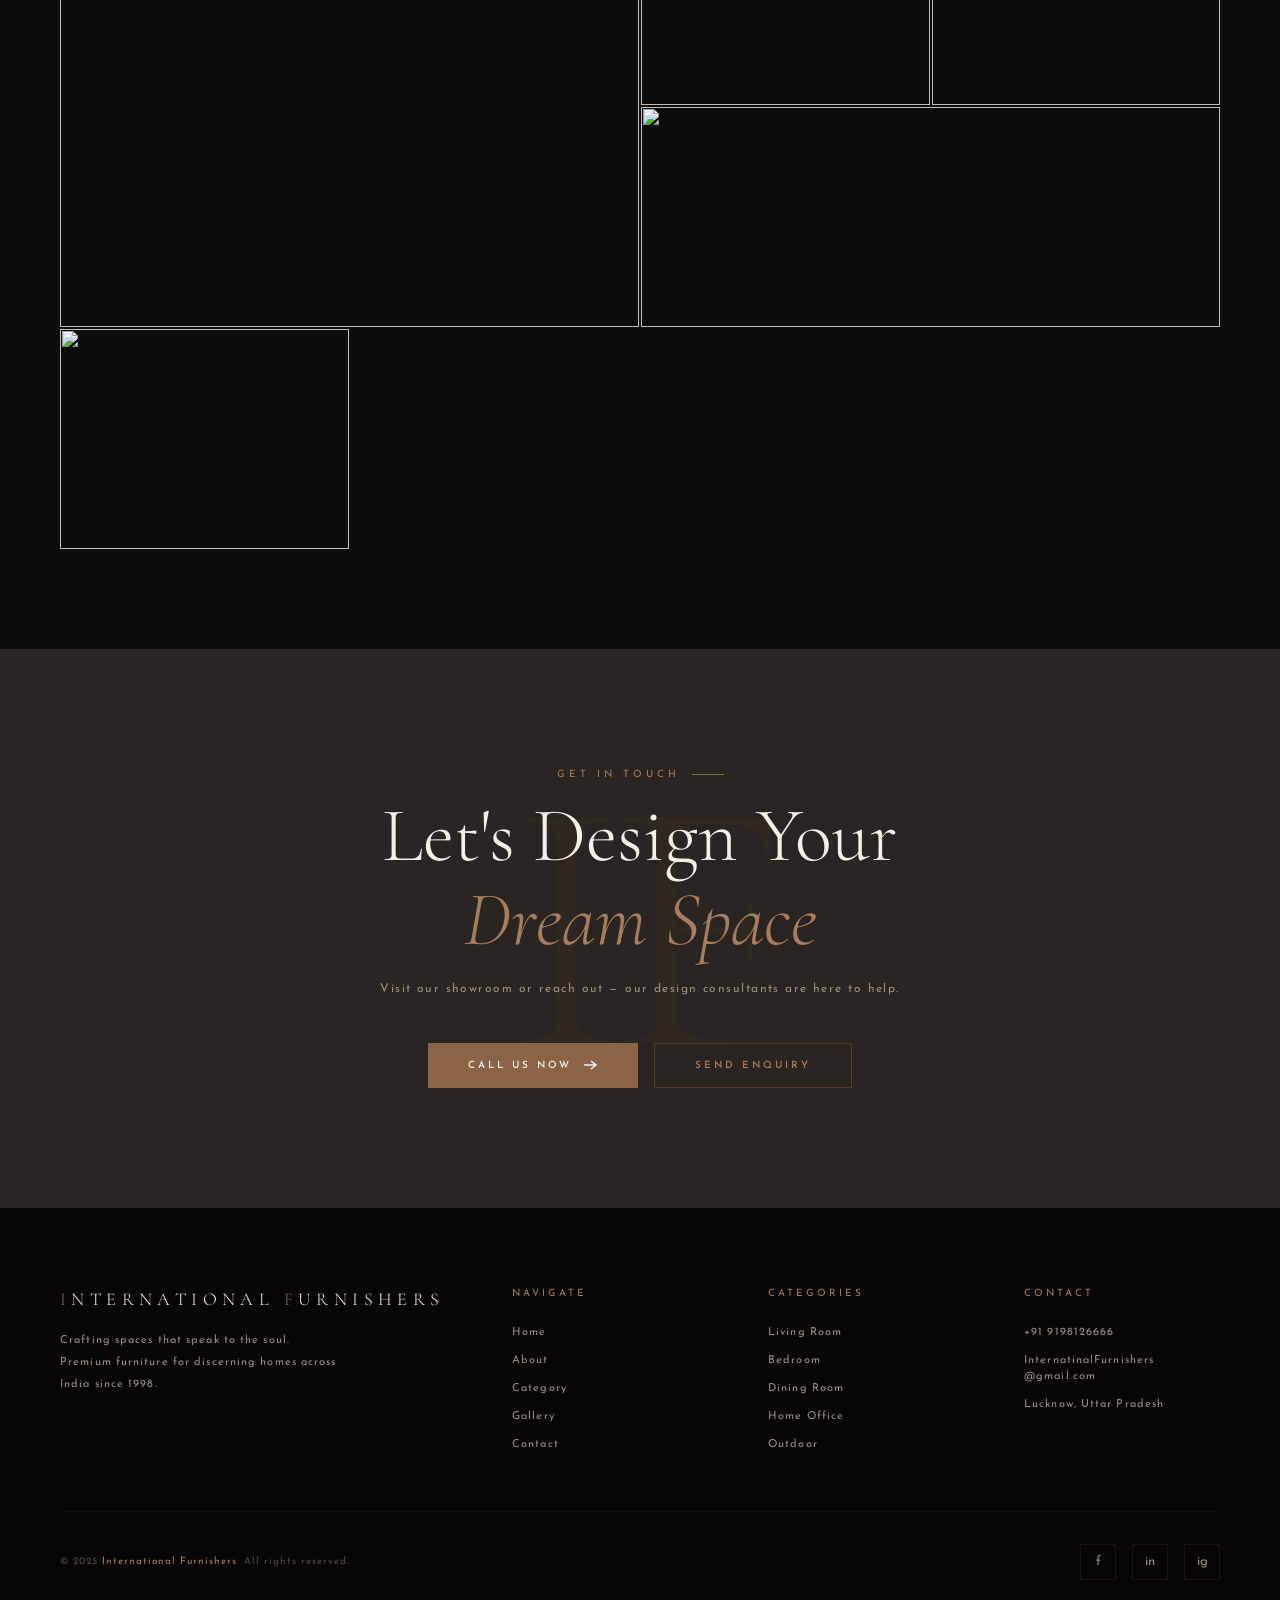
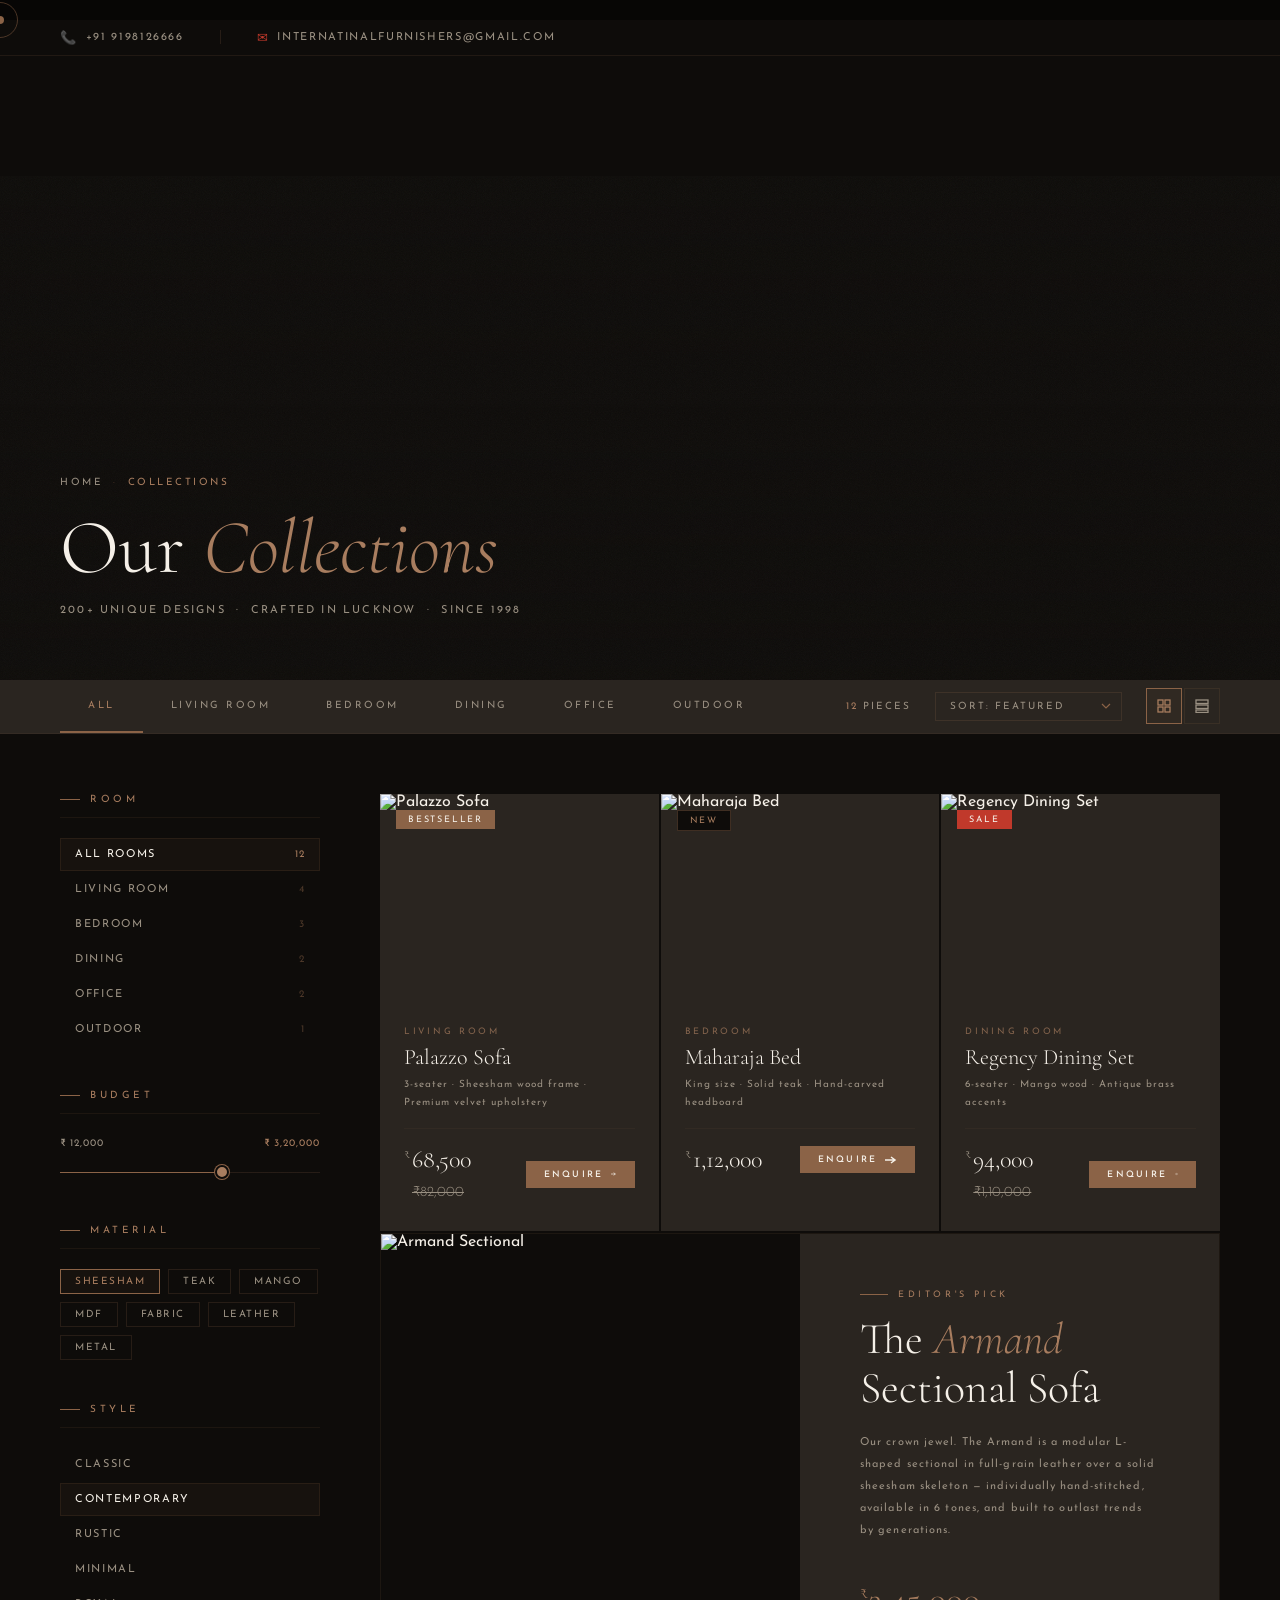
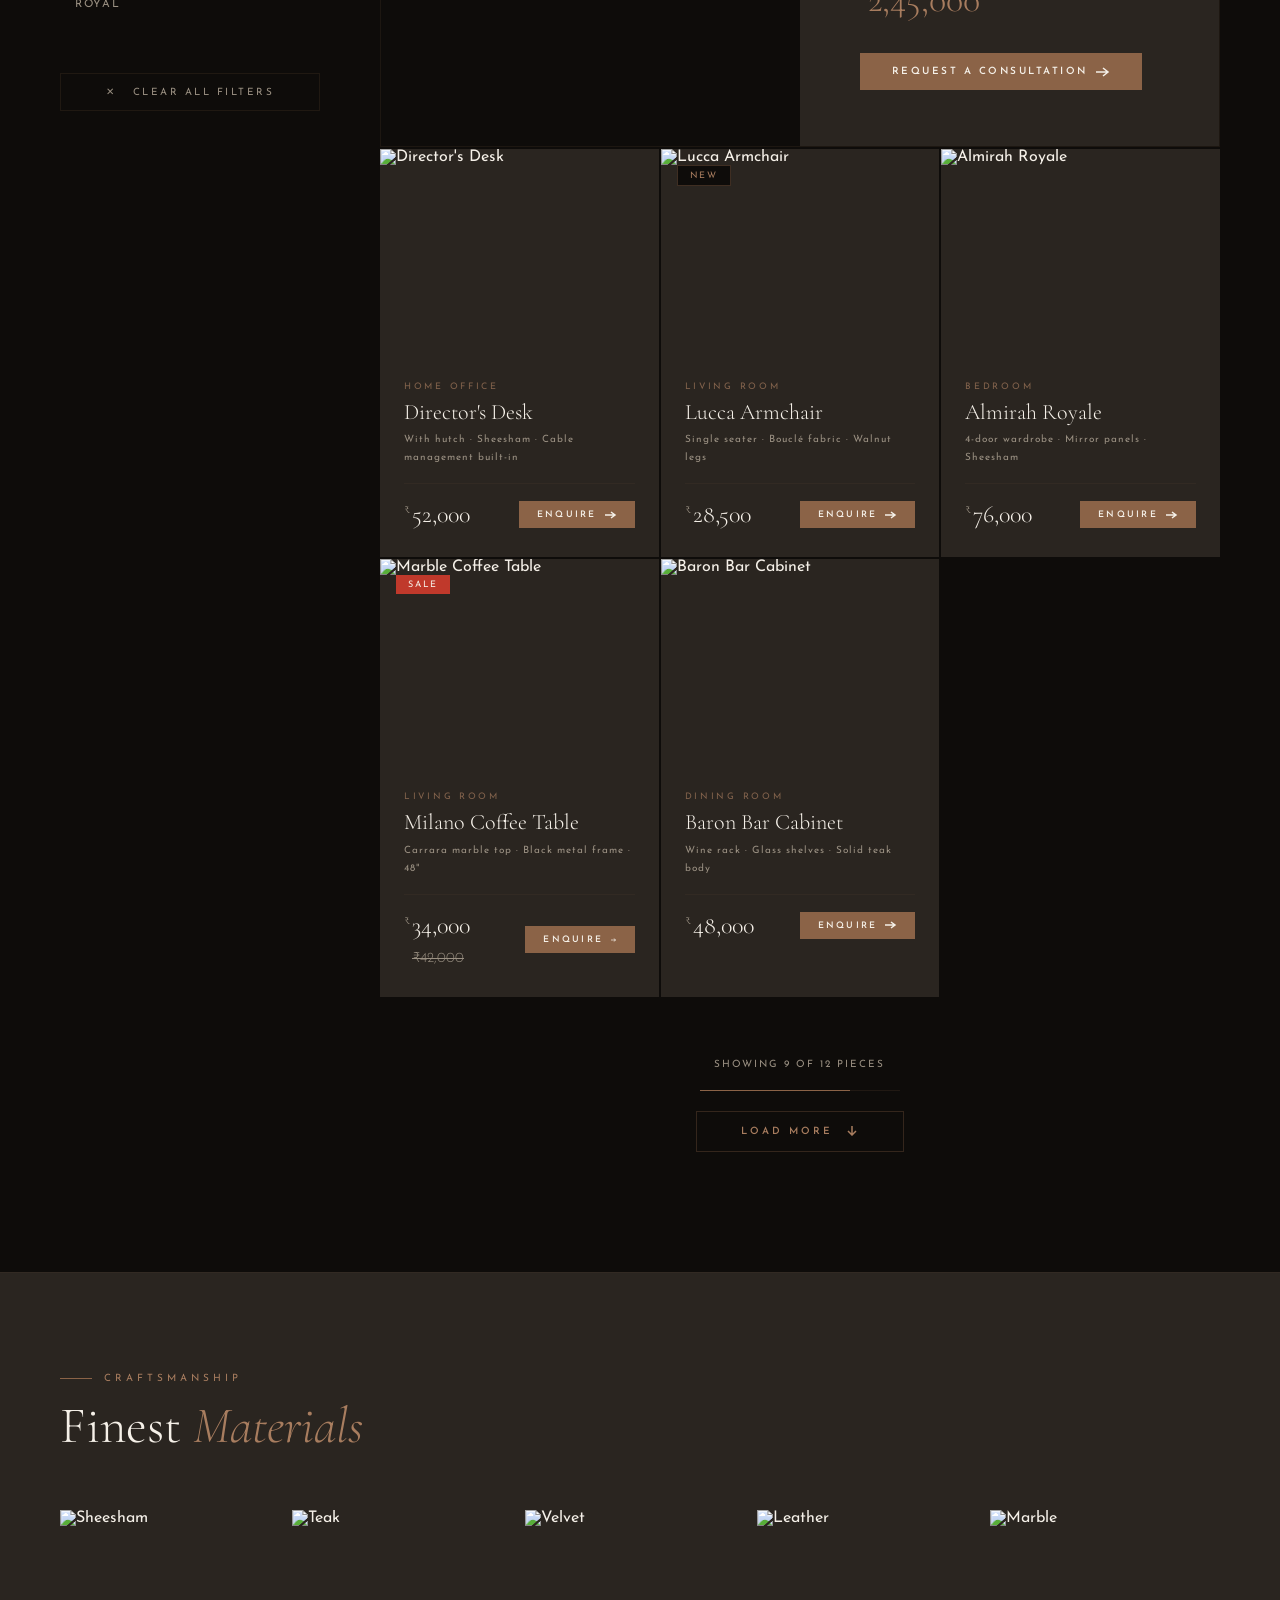
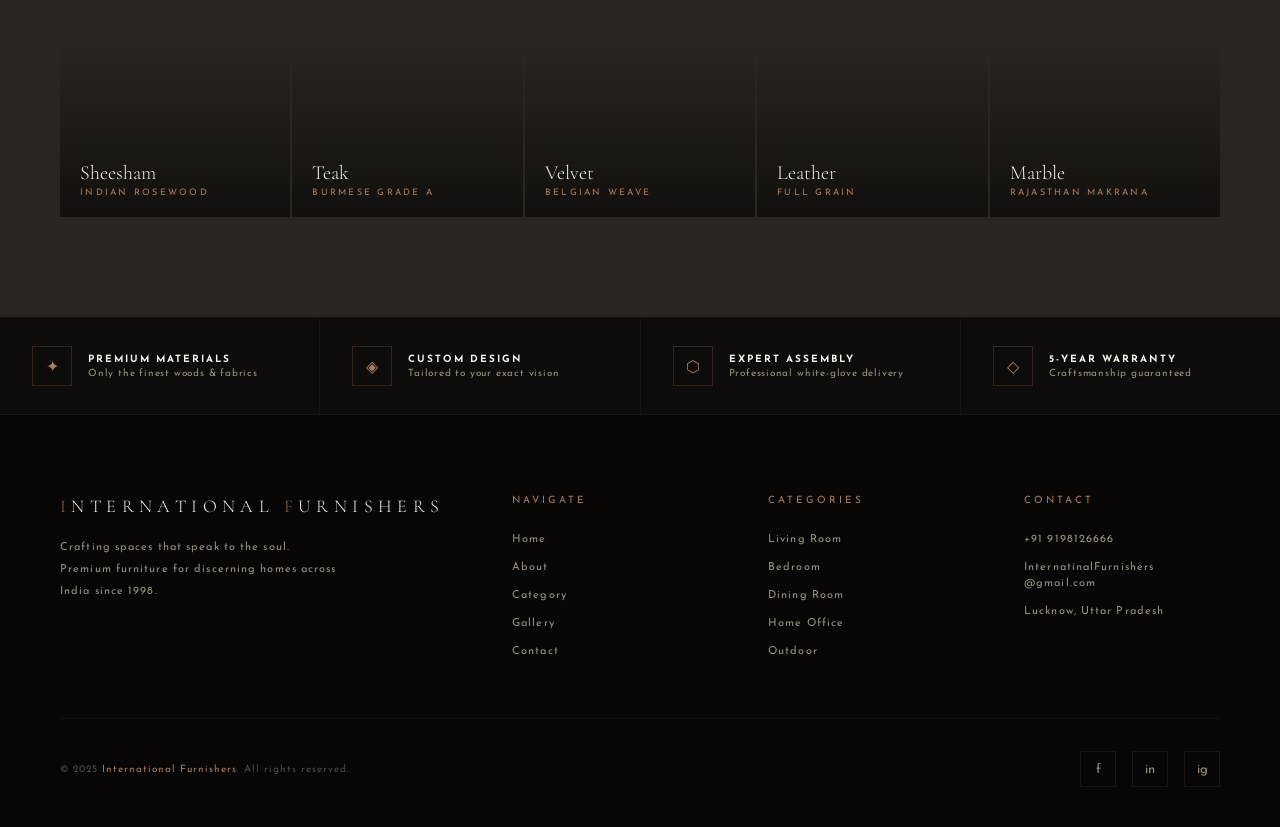
==== commit 739a7b7f: "Update index.html" ====
--- a/index.html
+++ b/index.html
@@ -1112,3 +1112,1192 @@
   </script>
 </body>
 </html>
+<!DOCTYPE html>
+<html lang="en">
+<head>
+  <meta charset="UTF-8" />
+  <meta name="viewport" content="width=device-width, initial-scale=1.0"/>
+  <title>Collections — International Furnishers</title>
+  <link rel="preconnect" href="https://fonts.googleapis.com">
+  <link href="https://fonts.googleapis.com/css2?family=Cormorant+Garamond:ital,wght@0,300;0,400;0,600;1,300;1,400&family=Josefin+Sans:wght@200;300;400;600&display=swap" rel="stylesheet">
+  <style>
+    *, *::before, *::after { margin: 0; padding: 0; box-sizing: border-box; }
+
+    :root {
+      --cream: #f5f0e8;
+      --dark: #0e0c0a;
+      --walnut: #8B6347;
+      --walnut-light: #a87d5f;
+      --warm-gray: #2a2520;
+      --text-muted: #9a9082;
+      --red: #c0392b;
+    }
+
+    html { scroll-behavior: smooth; }
+
+    body {
+      font-family: 'Josefin Sans', sans-serif;
+      background: var(--dark);
+      color: var(--cream);
+      overflow-x: hidden;
+      cursor: none;
+    }
+
+    /* Cursor */
+    .cursor { width:8px; height:8px; background:var(--walnut); border-radius:50%; position:fixed; pointer-events:none; z-index:9999; transform:translate(-50%,-50%); transition:transform 0.1s ease; }
+    .cursor-ring { width:36px; height:36px; border:1px solid rgba(139,99,71,0.5); border-radius:50%; position:fixed; pointer-events:none; z-index:9998; transform:translate(-50%,-50%); transition:all 0.18s ease; }
+
+    /* TOP BAR */
+    .topbar {
+      background: var(--dark);
+      border-bottom: 1px solid rgba(139,99,71,0.15);
+      padding: 10px 60px;
+      display: flex;
+      align-items: center;
+      gap: 36px;
+      font-size: 11px;
+      letter-spacing: 0.15em;
+      color: var(--text-muted);
+      text-transform: uppercase;
+    }
+    .topbar a { color: var(--text-muted); text-decoration: none; transition: color 0.3s; display: flex; align-items: center; gap: 8px; }
+    .topbar a:hover { color: var(--walnut); }
+    .topbar .icon { color: var(--red); font-size: 13px; }
+    .topbar-divider { width: 1px; height: 14px; background: rgba(139,99,71,0.2); }
+
+    /* NAV */
+    nav {
+      position: fixed;
+      top: 40px; left: 0; right: 0;
+      z-index: 100;
+      padding: 0 60px;
+      display: flex;
+      align-items: center;
+      justify-content: space-between;
+      height: 80px;
+      transition: all 0.4s ease;
+    }
+    nav.scrolled {
+      top: 0;
+      background: rgba(14,12,10,0.95);
+      backdrop-filter: blur(20px);
+      border-bottom: 1px solid rgba(139,99,71,0.15);
+      height: 64px;
+    }
+    .logo { font-family:'Cormorant Garamond',serif; font-size:22px; font-weight:300; letter-spacing:0.3em; text-transform:uppercase; color:var(--cream); text-decoration:none; }
+    .logo span { color:var(--walnut); }
+    .nav-links { display:flex; gap:44px; list-style:none; }
+    .nav-links a { font-size:10px; letter-spacing:0.25em; text-transform:uppercase; color:var(--text-muted); text-decoration:none; position:relative; transition:color 0.3s; }
+    .nav-links a::after { content:''; position:absolute; bottom:-4px; left:0; width:0; height:1px; background:var(--walnut); transition:width 0.35s ease; }
+    .nav-links a:hover, .nav-links a.active { color:var(--cream); }
+    .nav-links a:hover::after, .nav-links a.active::after { width:100%; }
+
+    /* PAGE HERO */
+    .page-hero {
+      position: relative;
+      height: 56vh;
+      min-height: 420px;
+      display: flex;
+      align-items: flex-end;
+      overflow: hidden;
+      margin-top: 120px;
+    }
+    .page-hero-bg {
+      position: absolute;
+      inset: 0;
+      background: url('https://images.unsplash.com/photo-1618221195710-dd6b41faaea6?w=1800&q=80') center/cover no-repeat;
+      transform-origin: center bottom;
+      animation: heroZoom 14s ease forwards;
+    }
+    @keyframes heroZoom { from { transform: scale(1.06); } to { transform: scale(1); } }
+    .page-hero-overlay {
+      position: absolute;
+      inset: 0;
+      background: linear-gradient(to top, rgba(14,12,10,0.92) 0%, rgba(14,12,10,0.45) 60%, rgba(14,12,10,0.2) 100%);
+    }
+    .page-hero-grain {
+      position: absolute; inset: 0; opacity: 0.04;
+      background-image: url("data:image/svg+xml,%3Csvg viewBox='0 0 256 256' xmlns='http://www.w3.org/2000/svg'%3E%3Cfilter id='noise'%3E%3CfeTurbulence type='fractalNoise' baseFrequency='0.9' numOctaves='4' stitchTiles='stitch'/%3E%3C/filter%3E%3Crect width='100%25' height='100%25' filter='url(%23noise)'/%3E%3C/svg%3E");
+      background-size: 200px;
+    }
+    .page-hero-content {
+      position: relative;
+      z-index: 2;
+      padding: 0 60px 64px;
+      animation: fadeUp 1s 0.2s ease both;
+    }
+    @keyframes fadeUp { from { opacity:0; transform:translateY(32px); } to { opacity:1; transform:translateY(0); } }
+    .breadcrumb {
+      display: flex;
+      align-items: center;
+      gap: 10px;
+      font-size: 10px;
+      letter-spacing: 0.25em;
+      text-transform: uppercase;
+      color: var(--text-muted);
+      margin-bottom: 20px;
+    }
+    .breadcrumb a { color: var(--text-muted); text-decoration: none; transition: color 0.3s; }
+    .breadcrumb a:hover { color: var(--walnut-light); }
+    .breadcrumb .sep { color: rgba(139,99,71,0.4); }
+    .breadcrumb .current { color: var(--walnut-light); }
+    .page-title {
+      font-family: 'Cormorant Garamond', serif;
+      font-size: clamp(40px, 6vw, 80px);
+      font-weight: 300;
+      line-height: 1.05;
+      color: var(--cream);
+    }
+    .page-title em { font-style: italic; color: var(--walnut-light); }
+    .page-hero-meta {
+      margin-top: 16px;
+      font-size: 11px;
+      letter-spacing: 0.2em;
+      color: var(--text-muted);
+      text-transform: uppercase;
+    }
+
+    /* FILTER BAR */
+    .filter-bar {
+      background: var(--warm-gray);
+      border-bottom: 1px solid rgba(139,99,71,0.1);
+      padding: 0 60px;
+      display: flex;
+      align-items: center;
+      justify-content: space-between;
+      position: sticky;
+      top: 64px;
+      z-index: 50;
+    }
+    .filter-tabs {
+      display: flex;
+      gap: 0;
+    }
+    .filter-tab {
+      padding: 20px 28px;
+      font-size: 10px;
+      letter-spacing: 0.25em;
+      text-transform: uppercase;
+      color: var(--text-muted);
+      cursor: none;
+      position: relative;
+      background: none;
+      border: none;
+      font-family: 'Josefin Sans', sans-serif;
+      transition: color 0.3s;
+      border-bottom: 2px solid transparent;
+    }
+    .filter-tab:hover { color: var(--cream); }
+    .filter-tab.active {
+      color: var(--walnut-light);
+      border-bottom-color: var(--walnut);
+    }
+    .filter-right {
+      display: flex;
+      align-items: center;
+      gap: 24px;
+    }
+    .sort-select {
+      background: transparent;
+      border: 1px solid rgba(139,99,71,0.2);
+      color: var(--text-muted);
+      font-family: 'Josefin Sans', sans-serif;
+      font-size: 10px;
+      letter-spacing: 0.2em;
+      text-transform: uppercase;
+      padding: 8px 14px;
+      cursor: none;
+      appearance: none;
+      padding-right: 28px;
+      background-image: url("data:image/svg+xml,%3Csvg width='10' height='6' viewBox='0 0 10 6' xmlns='http://www.w3.org/2000/svg'%3E%3Cpath d='M1 1l4 4 4-4' stroke='%238B6347' stroke-width='1.2' fill='none'/%3E%3C/svg%3E");
+      background-repeat: no-repeat;
+      background-position: right 10px center;
+      transition: border-color 0.3s;
+    }
+    .sort-select:focus { outline: none; border-color: var(--walnut); }
+    .view-toggle { display: flex; gap: 2px; }
+    .view-btn {
+      width: 36px; height: 36px;
+      border: 1px solid rgba(139,99,71,0.15);
+      background: none;
+      cursor: none;
+      display: flex;
+      align-items: center;
+      justify-content: center;
+      color: var(--text-muted);
+      transition: all 0.3s;
+    }
+    .view-btn.active, .view-btn:hover { border-color: var(--walnut); color: var(--walnut-light); background: rgba(139,99,71,0.06); }
+    .result-count {
+      font-size: 10px;
+      letter-spacing: 0.2em;
+      color: var(--text-muted);
+      text-transform: uppercase;
+    }
+    .result-count span { color: var(--walnut-light); }
+
+    /* MAIN LAYOUT */
+    .page-body {
+      display: grid;
+      grid-template-columns: 260px 1fr;
+      max-width: 1400px;
+      margin: 0 auto;
+      padding: 0 60px 120px;
+      gap: 60px;
+      align-items: start;
+    }
+
+    /* SIDEBAR */
+    .sidebar {
+      padding-top: 60px;
+      position: sticky;
+      top: 130px;
+    }
+    .sidebar-section { margin-bottom: 44px; }
+    .sidebar-heading {
+      font-size: 10px;
+      letter-spacing: 0.35em;
+      text-transform: uppercase;
+      color: var(--walnut-light);
+      margin-bottom: 20px;
+      padding-bottom: 12px;
+      border-bottom: 1px solid rgba(139,99,71,0.12);
+      display: flex;
+      align-items: center;
+      gap: 10px;
+    }
+    .sidebar-heading::before { content:''; display:block; width:20px; height:1px; background:var(--walnut); }
+    .sidebar-list { list-style: none; display: flex; flex-direction: column; gap: 2px; }
+    .sidebar-item {
+      display: flex;
+      align-items: center;
+      justify-content: space-between;
+      padding: 10px 14px;
+      cursor: none;
+      transition: all 0.3s;
+      border: 1px solid transparent;
+    }
+    .sidebar-item:hover, .sidebar-item.active {
+      background: rgba(139,99,71,0.07);
+      border-color: rgba(139,99,71,0.15);
+    }
+    .sidebar-item span {
+      font-size: 11px;
+      letter-spacing: 0.15em;
+      text-transform: uppercase;
+      color: var(--text-muted);
+      transition: color 0.3s;
+    }
+    .sidebar-item:hover span, .sidebar-item.active span { color: var(--cream); }
+    .sidebar-item em {
+      font-style: normal;
+      font-size: 10px;
+      letter-spacing: 0.1em;
+      color: rgba(139,99,71,0.5);
+    }
+    .sidebar-item.active em { color: var(--walnut-light); }
+    .price-range { padding: 4px 0; }
+    .range-labels {
+      display: flex;
+      justify-content: space-between;
+      font-size: 10px;
+      letter-spacing: 0.1em;
+      color: var(--text-muted);
+      margin-bottom: 12px;
+    }
+    .range-labels span:last-child { color: var(--walnut-light); }
+    input[type=range] {
+      width: 100%;
+      appearance: none;
+      height: 1px;
+      background: linear-gradient(to right, var(--walnut) 0%, var(--walnut) 60%, rgba(139,99,71,0.2) 60%);
+      outline: none;
+      cursor: none;
+    }
+    input[type=range]::-webkit-slider-thumb {
+      appearance: none;
+      width: 14px; height: 14px;
+      background: var(--walnut-light);
+      border-radius: 50%;
+      border: 2px solid var(--dark);
+      box-shadow: 0 0 0 1px var(--walnut);
+    }
+    .material-chips { display: flex; flex-wrap: wrap; gap: 8px; }
+    .chip {
+      padding: 6px 14px;
+      border: 1px solid rgba(139,99,71,0.2);
+      font-size: 10px;
+      letter-spacing: 0.15em;
+      text-transform: uppercase;
+      color: var(--text-muted);
+      cursor: none;
+      transition: all 0.3s;
+    }
+    .chip:hover, .chip.active { border-color: var(--walnut); color: var(--walnut-light); background: rgba(139,99,71,0.07); }
+    .clear-btn {
+      width: 100%;
+      padding: 12px;
+      border: 1px solid rgba(139,99,71,0.15);
+      background: none;
+      color: var(--text-muted);
+      font-family: 'Josefin Sans', sans-serif;
+      font-size: 10px;
+      letter-spacing: 0.25em;
+      text-transform: uppercase;
+      cursor: none;
+      transition: all 0.3s;
+      margin-top: 8px;
+    }
+    .clear-btn:hover { border-color: var(--walnut); color: var(--walnut-light); }
+
+    /* PRODUCTS GRID */
+    .products-area { padding-top: 60px; }
+    .products-grid {
+      display: grid;
+      grid-template-columns: repeat(3, 1fr);
+      gap: 2px;
+    }
+    .products-grid.list-view {
+      grid-template-columns: 1fr;
+      gap: 2px;
+    }
+
+    /* PRODUCT CARD */
+    .product-card {
+      position: relative;
+      background: var(--warm-gray);
+      cursor: none;
+      overflow: hidden;
+      transition: transform 0.4s ease;
+      opacity: 0;
+      transform: translateY(24px);
+      animation: cardIn 0.6s ease forwards;
+    }
+    @keyframes cardIn { to { opacity:1; transform:translateY(0); } }
+    .product-card:nth-child(1) { animation-delay: 0.05s; }
+    .product-card:nth-child(2) { animation-delay: 0.12s; }
+    .product-card:nth-child(3) { animation-delay: 0.19s; }
+    .product-card:nth-child(4) { animation-delay: 0.26s; }
+    .product-card:nth-child(5) { animation-delay: 0.33s; }
+    .product-card:nth-child(6) { animation-delay: 0.40s; }
+    .product-card:nth-child(7) { animation-delay: 0.47s; }
+    .product-card:nth-child(8) { animation-delay: 0.54s; }
+    .product-card:nth-child(9) { animation-delay: 0.61s; }
+
+    .product-card:hover { transform: translateY(-4px); }
+
+    .product-img-wrap {
+      position: relative;
+      overflow: hidden;
+      aspect-ratio: 4/3;
+    }
+    .products-grid.list-view .product-img-wrap { aspect-ratio: 16/9; max-height: 260px; }
+    .product-img-wrap img {
+      width: 100%; height: 100%;
+      object-fit: cover;
+      display: block;
+      transition: transform 0.7s ease;
+    }
+    .product-card:hover .product-img-wrap img { transform: scale(1.06); }
+    .product-badge {
+      position: absolute;
+      top: 16px; left: 16px;
+      padding: 5px 12px;
+      font-size: 9px;
+      letter-spacing: 0.2em;
+      text-transform: uppercase;
+      background: var(--walnut);
+      color: var(--cream);
+      z-index: 2;
+    }
+    .product-badge.new { background: var(--dark); border: 1px solid rgba(139,99,71,0.4); color: var(--walnut-light); }
+    .product-badge.sale { background: var(--red); }
+    .product-actions {
+      position: absolute;
+      top: 16px; right: 16px;
+      display: flex;
+      flex-direction: column;
+      gap: 8px;
+      z-index: 2;
+      transform: translateX(50px);
+      opacity: 0;
+      transition: all 0.4s ease;
+    }
+    .product-card:hover .product-actions { transform: translateX(0); opacity: 1; }
+    .action-btn {
+      width: 36px; height: 36px;
+      background: rgba(14,12,10,0.85);
+      backdrop-filter: blur(8px);
+      border: 1px solid rgba(139,99,71,0.2);
+      display: flex; align-items: center; justify-content: center;
+      color: var(--text-muted);
+      cursor: none;
+      font-size: 14px;
+      transition: all 0.3s;
+    }
+    .action-btn:hover { border-color: var(--walnut); color: var(--walnut-light); background: rgba(14,12,10,0.95); }
+
+    .product-info { padding: 24px 24px 28px; }
+    .product-cat {
+      font-size: 9px;
+      letter-spacing: 0.3em;
+      text-transform: uppercase;
+      color: var(--walnut-light);
+      margin-bottom: 8px;
+      opacity: 0.7;
+    }
+    .product-name {
+      font-family: 'Cormorant Garamond', serif;
+      font-size: 22px;
+      font-weight: 300;
+      color: var(--cream);
+      line-height: 1.2;
+      margin-bottom: 6px;
+      transition: color 0.3s;
+    }
+    .product-card:hover .product-name { color: var(--walnut-light); }
+    .product-desc {
+      font-size: 10px;
+      letter-spacing: 0.1em;
+      line-height: 1.8;
+      color: var(--text-muted);
+      margin-bottom: 16px;
+    }
+    .product-footer {
+      display: flex;
+      align-items: center;
+      justify-content: space-between;
+      padding-top: 16px;
+      border-top: 1px solid rgba(139,99,71,0.08);
+    }
+    .product-price {
+      font-family: 'Cormorant Garamond', serif;
+      font-size: 24px;
+      font-weight: 300;
+      color: var(--cream);
+    }
+    .product-price .currency { font-size: 14px; color: var(--text-muted); vertical-align: super; margin-right: 2px; }
+    .product-price .old {
+      font-size: 14px;
+      color: var(--text-muted);
+      text-decoration: line-through;
+      margin-left: 8px;
+      font-family: 'Josefin Sans', sans-serif;
+    }
+    .enquire-btn {
+      display: inline-flex;
+      align-items: center;
+      gap: 8px;
+      padding: 9px 18px;
+      background: var(--walnut);
+      color: var(--cream);
+      font-size: 9px;
+      font-weight: 600;
+      letter-spacing: 0.25em;
+      text-transform: uppercase;
+      text-decoration: none;
+      position: relative;
+      overflow: hidden;
+      transition: all 0.35s;
+      cursor: none;
+    }
+    .enquire-btn::before { content:''; position:absolute; inset:0; background:var(--cream); transform:translateX(-101%); transition:transform 0.4s ease; }
+    .enquire-btn:hover { color: var(--dark); }
+    .enquire-btn:hover::before { transform:translateX(0); }
+    .enquire-btn span, .enquire-btn svg { position:relative; z-index:1; }
+
+    /* LIST VIEW OVERRIDES */
+    .products-grid.list-view .product-card { display: grid; grid-template-columns: 360px 1fr; }
+    .products-grid.list-view .product-img-wrap { aspect-ratio: unset; height: 100%; min-height: 220px; }
+    .products-grid.list-view .product-info { display: flex; flex-direction: column; justify-content: center; padding: 36px 44px; }
+    .products-grid.list-view .product-name { font-size: 30px; }
+
+    /* FEATURED BAND */
+    .featured-band {
+      grid-column: 1 / -1;
+      position: relative;
+      overflow: hidden;
+      background: var(--dark);
+      border: 1px solid rgba(139,99,71,0.12);
+      display: grid;
+      grid-template-columns: 1fr 1fr;
+      min-height: 400px;
+    }
+    .featured-band-img { position: relative; overflow: hidden; }
+    .featured-band-img img { width:100%; height:100%; object-fit:cover; display:block; transition:transform 0.8s ease; }
+    .featured-band:hover .featured-band-img img { transform: scale(1.04); }
+    .featured-band-content {
+      padding: 56px 60px;
+      display: flex;
+      flex-direction: column;
+      justify-content: center;
+      background: var(--warm-gray);
+    }
+    .featured-label {
+      font-size: 9px;
+      letter-spacing: 0.4em;
+      text-transform: uppercase;
+      color: var(--walnut-light);
+      margin-bottom: 16px;
+      display: flex;
+      align-items: center;
+      gap: 10px;
+    }
+    .featured-label::before { content:''; display:block; width:28px; height:1px; background:var(--walnut); }
+    .featured-name {
+      font-family: 'Cormorant Garamond', serif;
+      font-size: 44px;
+      font-weight: 300;
+      line-height: 1.1;
+      color: var(--cream);
+      margin-bottom: 20px;
+    }
+    .featured-name em { font-style:italic; color:var(--walnut-light); }
+    .featured-desc {
+      font-size: 11px;
+      letter-spacing: 0.1em;
+      line-height: 2;
+      color: var(--text-muted);
+      margin-bottom: 36px;
+    }
+    .featured-price {
+      font-family: 'Cormorant Garamond', serif;
+      font-size: 36px;
+      font-weight: 300;
+      color: var(--walnut-light);
+      margin-bottom: 32px;
+    }
+    .featured-price .currency { font-size: 18px; vertical-align: super; }
+
+    /* LOAD MORE */
+    .load-more-wrap {
+      grid-column: 1 / -1;
+      display: flex;
+      flex-direction: column;
+      align-items: center;
+      padding: 60px 0 0;
+      gap: 20px;
+    }
+    .progress-bar-wrap { width: 200px; height: 1px; background: rgba(139,99,71,0.15); }
+    .progress-bar { width: 75%; height: 100%; background: var(--walnut); }
+    .progress-label { font-size: 10px; letter-spacing: 0.2em; text-transform: uppercase; color: var(--text-muted); }
+    .load-more-btn {
+      padding: 14px 44px;
+      border: 1px solid rgba(139,99,71,0.3);
+      background: none;
+      color: var(--walnut-light);
+      font-family: 'Josefin Sans', sans-serif;
+      font-size: 10px;
+      font-weight: 600;
+      letter-spacing: 0.3em;
+      text-transform: uppercase;
+      cursor: none;
+      transition: all 0.35s;
+      display: flex;
+      align-items: center;
+      gap: 12px;
+    }
+    .load-more-btn:hover { background: rgba(139,99,71,0.08); border-color: var(--walnut); color: var(--cream); }
+
+    /* MATERIAL SHOWCASE */
+    .material-showcase {
+      background: var(--warm-gray);
+      padding: 100px 60px;
+      margin-top: 0;
+      border-top: 1px solid rgba(139,99,71,0.08);
+    }
+    .material-showcase-inner { max-width: 1400px; margin: 0 auto; }
+    .material-grid {
+      display: grid;
+      grid-template-columns: repeat(5, 1fr);
+      gap: 2px;
+      margin-top: 56px;
+    }
+    .material-item {
+      position: relative;
+      overflow: hidden;
+      cursor: none;
+    }
+    .material-item img { width:100%; aspect-ratio:3/4; object-fit:cover; display:block; transition:transform 0.6s ease; }
+    .material-item:hover img { transform: scale(1.06); }
+    .material-overlay {
+      position: absolute;
+      inset: 0;
+      background: linear-gradient(to top, rgba(14,12,10,0.85) 0%, transparent 55%);
+      display: flex;
+      flex-direction: column;
+      justify-content: flex-end;
+      padding: 20px;
+    }
+    .material-name {
+      font-family: 'Cormorant Garamond', serif;
+      font-size: 20px;
+      font-weight: 300;
+      color: var(--cream);
+      line-height: 1.1;
+    }
+    .material-sub {
+      font-size: 9px;
+      letter-spacing: 0.25em;
+      text-transform: uppercase;
+      color: var(--walnut-light);
+      margin-top: 4px;
+    }
+
+    /* SECTION HEADER */
+    .section-label {
+      font-size: 10px; letter-spacing: 0.4em; text-transform: uppercase;
+      color: var(--walnut-light); display: flex; align-items: center; gap: 12px;
+      margin-bottom: 14px;
+    }
+    .section-label::before { content:''; display:block; width:32px; height:1px; background:var(--walnut); }
+    .section-title {
+      font-family: 'Cormorant Garamond', serif;
+      font-size: clamp(32px, 4vw, 52px);
+      font-weight: 300; color: var(--cream); line-height: 1.1;
+    }
+    .section-title em { font-style:italic; color:var(--walnut-light); }
+
+    /* FEATURES STRIP */
+    .features-strip { background:var(--dark); border-top:1px solid rgba(139,99,71,0.1); border-bottom:1px solid rgba(139,99,71,0.1); display:flex; align-items:center; justify-content:center; }
+    .features-strip-inner { display:flex; width:100%; max-width:1400px; }
+    .feature-item { flex:1; padding:28px 32px; display:flex; align-items:center; gap:16px; border-right:1px solid rgba(139,99,71,0.08); }
+    .feature-item:last-child { border-right:none; }
+    .feature-icon { width:40px; height:40px; border:1px solid rgba(139,99,71,0.3); display:flex; align-items:center; justify-content:center; flex-shrink:0; color:var(--walnut-light); font-size:16px; }
+    .feature-text h4 { font-size:10px; letter-spacing:0.2em; text-transform:uppercase; color:var(--cream); margin-bottom:3px; }
+    .feature-text p { font-size:10px; letter-spacing:0.08em; color:var(--text-muted); }
+
+    /* FOOTER */
+    footer { background:#070605; padding:80px 60px 40px; }
+    .footer-top { display:grid; grid-template-columns:2fr 1fr 1fr 1fr; gap:60px; padding-bottom:60px; border-bottom:1px solid rgba(139,99,71,0.08); }
+    .footer-brand .logo { display:inline-block; margin-bottom:20px; font-size:18px; }
+    .footer-brand p { font-size:11px; letter-spacing:0.1em; line-height:2; color:var(--text-muted); max-width:280px; }
+    .footer-heading { font-size:10px; letter-spacing:0.3em; text-transform:uppercase; color:var(--walnut-light); margin-bottom:24px; }
+    .footer-links { list-style:none; display:flex; flex-direction:column; gap:12px; }
+    .footer-links a { font-size:11px; letter-spacing:0.1em; color:var(--text-muted); text-decoration:none; transition:color 0.3s; }
+    .footer-links a:hover { color:var(--cream); }
+    .footer-bottom { display:flex; align-items:center; justify-content:space-between; padding-top:32px; }
+    .footer-bottom p { font-size:10px; letter-spacing:0.1em; color:rgba(154,144,130,0.5); }
+    .footer-bottom p span { color:var(--walnut-light); }
+    .social-links { display:flex; gap:16px; }
+    .social-link { width:36px; height:36px; border:1px solid rgba(139,99,71,0.15); display:flex; align-items:center; justify-content:center; color:var(--text-muted); text-decoration:none; font-size:13px; transition:all 0.3s; }
+    .social-link:hover { border-color:var(--walnut); color:var(--walnut-light); background:rgba(139,99,71,0.05); }
+
+    /* RESPONSIVE */
+    @media (max-width: 1100px) {
+      .page-body { grid-template-columns: 1fr; padding: 0 24px 80px; }
+      .sidebar { position: static; padding-top: 32px; display: grid; grid-template-columns: repeat(2, 1fr); gap: 24px; }
+      .products-grid { grid-template-columns: repeat(2, 1fr); }
+    }
+    @media (max-width: 720px) {
+      nav, .topbar, .filter-bar { padding: 0 20px; }
+      .page-hero-content { padding: 0 20px 48px; }
+      .products-grid, .products-grid.list-view { grid-template-columns: 1fr; }
+      .products-grid.list-view .product-card { grid-template-columns: 1fr; }
+      .featured-band { grid-template-columns: 1fr; }
+      .material-grid { grid-template-columns: repeat(2, 1fr); }
+      .footer-top { grid-template-columns: 1fr 1fr; }
+      .features-strip-inner { flex-wrap: wrap; }
+      .feature-item { min-width: 50%; }
+    }
+  </style>
+</head>
+<body>
+
+  <div class="cursor" id="cursor"></div>
+  <div class="cursor-ring" id="cursorRing"></div>
+
+  <!-- TOP BAR -->
+  <div class="topbar" id="topbar">
+    <a href="tel:+919198126666"><span class="icon">📞</span>+91 9198126666</a>
+    <div class="topbar-divider"></div>
+    <a href="mailto:InternatinalFurnishers@gmail.com"><span class="icon">✉</span>InternatinalFurnishers@gmail.com</a>
+  </div>
+
+  <!-- NAV -->
+  <nav id="mainNav">
+    <a href="index.html" class="logo"><span>I</span>NTERNATIONAL <span>F</span>URNISHERS</a>
+    <ul class="nav-links">
+      <li><a href="index.html">Home</a></li>
+      <li><a href="#">About</a></li>
+      <li><a href="categories.html" class="active">Category</a></li>
+      <li><a href="#">Gallery</a></li>
+      <li><a href="#">Contact</a></li>
+    </ul>
+  </nav>
+
+  <!-- PAGE HERO -->
+  <section class="page-hero">
+    <div class="page-hero-bg"></div>
+    <div class="page-hero-overlay"></div>
+    <div class="page-hero-grain"></div>
+    <div class="page-hero-content">
+      <div class="breadcrumb">
+        <a href="index.html">Home</a>
+        <span class="sep">·</span>
+        <span class="current">Collections</span>
+      </div>
+      <h1 class="page-title">Our <em>Collections</em></h1>
+      <p class="page-hero-meta">200+ Unique Designs &nbsp;·&nbsp; Crafted in Lucknow &nbsp;·&nbsp; Since 1998</p>
+    </div>
+  </section>
+
+  <!-- FILTER BAR -->
+  <div class="filter-bar" id="filterBar">
+    <div class="filter-tabs">
+      <button class="filter-tab active" onclick="filterCategory(this, 'all')">All</button>
+      <button class="filter-tab" onclick="filterCategory(this, 'living')">Living Room</button>
+      <button class="filter-tab" onclick="filterCategory(this, 'bedroom')">Bedroom</button>
+      <button class="filter-tab" onclick="filterCategory(this, 'dining')">Dining</button>
+      <button class="filter-tab" onclick="filterCategory(this, 'office')">Office</button>
+      <button class="filter-tab" onclick="filterCategory(this, 'outdoor')">Outdoor</button>
+    </div>
+    <div class="filter-right">
+      <span class="result-count"><span id="countNum">12</span> Pieces</span>
+      <select class="sort-select">
+        <option>Sort: Featured</option>
+        <option>Price: Low to High</option>
+        <option>Price: High to Low</option>
+        <option>Newest First</option>
+      </select>
+      <div class="view-toggle">
+        <button class="view-btn active" id="gridBtn" onclick="setView('grid')" title="Grid view">
+          <svg width="14" height="14" viewBox="0 0 14 14" fill="none" stroke="currentColor" stroke-width="1.3">
+            <rect x="1" y="1" width="5" height="5"/><rect x="8" y="1" width="5" height="5"/>
+            <rect x="1" y="8" width="5" height="5"/><rect x="8" y="8" width="5" height="5"/>
+          </svg>
+        </button>
+        <button class="view-btn" id="listBtn" onclick="setView('list')" title="List view">
+          <svg width="14" height="14" viewBox="0 0 14 14" fill="none" stroke="currentColor" stroke-width="1.3">
+            <rect x="1" y="1" width="12" height="3.5"/><rect x="1" y="6" width="12" height="3.5"/><rect x="1" y="11" width="12" height="2.5"/>
+          </svg>
+        </button>
+      </div>
+    </div>
+  </div>
+
+  <!-- MAIN BODY -->
+  <div class="page-body">
+
+    <!-- SIDEBAR -->
+    <aside class="sidebar">
+
+      <div class="sidebar-section">
+        <div class="sidebar-heading">Room</div>
+        <ul class="sidebar-list">
+          <li class="sidebar-item active" onclick="filterCategory(null,'all')"><span>All Rooms</span><em>12</em></li>
+          <li class="sidebar-item" onclick="filterCategory(null,'living')"><span>Living Room</span><em>4</em></li>
+          <li class="sidebar-item" onclick="filterCategory(null,'bedroom')"><span>Bedroom</span><em>3</em></li>
+          <li class="sidebar-item" onclick="filterCategory(null,'dining')"><span>Dining</span><em>2</em></li>
+          <li class="sidebar-item" onclick="filterCategory(null,'office')"><span>Office</span><em>2</em></li>
+          <li class="sidebar-item" onclick="filterCategory(null,'outdoor')"><span>Outdoor</span><em>1</em></li>
+        </ul>
+      </div>
+
+      <div class="sidebar-section">
+        <div class="sidebar-heading">Budget</div>
+        <div class="price-range">
+          <div class="range-labels"><span>₹ 12,000</span><span id="priceVal">₹ 3,20,000</span></div>
+          <input type="range" min="12000" max="500000" value="320000" oninput="document.getElementById('priceVal').textContent = '₹ ' + Number(this.value).toLocaleString('en-IN')">
+        </div>
+      </div>
+
+      <div class="sidebar-section">
+        <div class="sidebar-heading">Material</div>
+        <div class="material-chips">
+          <div class="chip active" onclick="this.classList.toggle('active')">Sheesham</div>
+          <div class="chip" onclick="this.classList.toggle('active')">Teak</div>
+          <div class="chip" onclick="this.classList.toggle('active')">Mango</div>
+          <div class="chip" onclick="this.classList.toggle('active')">MDF</div>
+          <div class="chip" onclick="this.classList.toggle('active')">Fabric</div>
+          <div class="chip" onclick="this.classList.toggle('active')">Leather</div>
+          <div class="chip" onclick="this.classList.toggle('active')">Metal</div>
+        </div>
+      </div>
+
+      <div class="sidebar-section">
+        <div class="sidebar-heading">Style</div>
+        <ul class="sidebar-list">
+          <li class="sidebar-item"><span>Classic</span></li>
+          <li class="sidebar-item active"><span>Contemporary</span></li>
+          <li class="sidebar-item"><span>Rustic</span></li>
+          <li class="sidebar-item"><span>Minimal</span></li>
+          <li class="sidebar-item"><span>Royal</span></li>
+        </ul>
+      </div>
+
+      <button class="clear-btn">✕ &nbsp; Clear All Filters</button>
+    </aside>
+
+    <!-- PRODUCTS GRID -->
+    <div class="products-area">
+      <div class="products-grid" id="productsGrid">
+
+        <!-- Card 1 -->
+        <div class="product-card" data-cat="living">
+          <div class="product-img-wrap">
+            <img src="https://images.unsplash.com/photo-1555041469-a586c61ea9bc?w=700&q=80" alt="Palazzo Sofa">
+            <div class="product-badge">Bestseller</div>
+            <div class="product-actions">
+              <button class="action-btn" title="Wishlist">♡</button>
+              <button class="action-btn" title="Quick View">⊕</button>
+            </div>
+          </div>
+          <div class="product-info">
+            <div class="product-cat">Living Room</div>
+            <div class="product-name">Palazzo Sofa</div>
+            <div class="product-desc">3-seater · Sheesham wood frame · Premium velvet upholstery</div>
+            <div class="product-footer">
+              <div class="product-price"><span class="currency">₹</span>68,500 <span class="old">₹82,000</span></div>
+              <a href="mailto:InternatinalFurnishers@gmail.com" class="enquire-btn">
+                <span>Enquire</span>
+                <svg width="12" height="8" viewBox="0 0 12 8" fill="none" stroke="currentColor" stroke-width="1.5"><path d="M0 4h10M6 1l4 3-4 3"/></svg>
+              </a>
+            </div>
+          </div>
+        </div>
+
+        <!-- Card 2 -->
+        <div class="product-card" data-cat="bedroom">
+          <div class="product-img-wrap">
+            <img src="https://images.unsplash.com/photo-1505693314120-0d443867891c?w=700&q=80" alt="Maharaja Bed">
+            <div class="product-badge new">New</div>
+            <div class="product-actions">
+              <button class="action-btn">♡</button>
+              <button class="action-btn">⊕</button>
+            </div>
+          </div>
+          <div class="product-info">
+            <div class="product-cat">Bedroom</div>
+            <div class="product-name">Maharaja Bed</div>
+            <div class="product-desc">King size · Solid teak · Hand-carved headboard</div>
+            <div class="product-footer">
+              <div class="product-price"><span class="currency">₹</span>1,12,000</div>
+              <a href="mailto:InternatinalFurnishers@gmail.com" class="enquire-btn"><span>Enquire</span><svg width="12" height="8" viewBox="0 0 12 8" fill="none" stroke="currentColor" stroke-width="1.5"><path d="M0 4h10M6 1l4 3-4 3"/></svg></a>
+            </div>
+          </div>
+        </div>
+
+        <!-- Card 3 -->
+        <div class="product-card" data-cat="dining">
+          <div class="product-img-wrap">
+            <img src="https://images.unsplash.com/photo-1556909114-f6e7ad7d3136?w=700&q=80" alt="Regency Dining Set">
+            <div class="product-badge sale">Sale</div>
+            <div class="product-actions">
+              <button class="action-btn">♡</button>
+              <button class="action-btn">⊕</button>
+            </div>
+          </div>
+          <div class="product-info">
+            <div class="product-cat">Dining Room</div>
+            <div class="product-name">Regency Dining Set</div>
+            <div class="product-desc">6-seater · Mango wood · Antique brass accents</div>
+            <div class="product-footer">
+              <div class="product-price"><span class="currency">₹</span>94,000 <span class="old">₹1,10,000</span></div>
+              <a href="mailto:InternatinalFurnishers@gmail.com" class="enquire-btn"><span>Enquire</span><svg width="12" height="8" viewBox="0 0 12 8" fill="none" stroke="currentColor" stroke-width="1.5"><path d="M0 4h10M6 1l4 3-4 3"/></svg></a>
+            </div>
+          </div>
+        </div>
+
+        <!-- FEATURED BAND spanning full width -->
+        <div class="featured-band" data-cat="living">
+          <div class="featured-band-img">
+            <img src="https://images.unsplash.com/photo-1493663284031-b7e3aaa4e5a2?w=900&q=80" alt="Armand Sectional">
+          </div>
+          <div class="featured-band-content">
+            <div class="featured-label">Editor's Pick</div>
+            <div class="featured-name">The <em>Armand</em><br>Sectional Sofa</div>
+            <div class="featured-desc">
+              Our crown jewel. The Armand is a modular L-shaped sectional in full-grain leather over a solid sheesham skeleton — individually hand-stitched, available in 6 tones, and built to outlast trends by generations.
+            </div>
+            <div class="featured-price"><span class="currency">₹</span>2,45,000</div>
+            <a href="mailto:InternatinalFurnishers@gmail.com" class="enquire-btn" style="width:fit-content;padding:13px 32px;font-size:10px;">
+              <span>Request a Consultation</span>
+              <svg width="14" height="10" viewBox="0 0 14 10" fill="none" stroke="currentColor" stroke-width="1.5"><path d="M0 5h12M7 1l5 4-5 4"/></svg>
+            </a>
+          </div>
+        </div>
+
+        <!-- Card 4 -->
+        <div class="product-card" data-cat="office">
+          <div class="product-img-wrap">
+            <img src="https://images.unsplash.com/photo-1524758631624-e2822e304c36?w=700&q=80" alt="Director's Desk">
+            <div class="product-actions">
+              <button class="action-btn">♡</button>
+              <button class="action-btn">⊕</button>
+            </div>
+          </div>
+          <div class="product-info">
+            <div class="product-cat">Home Office</div>
+            <div class="product-name">Director's Desk</div>
+            <div class="product-desc">With hutch · Sheesham · Cable management built-in</div>
+            <div class="product-footer">
+              <div class="product-price"><span class="currency">₹</span>52,000</div>
+              <a href="mailto:InternatinalFurnishers@gmail.com" class="enquire-btn"><span>Enquire</span><svg width="12" height="8" viewBox="0 0 12 8" fill="none" stroke="currentColor" stroke-width="1.5"><path d="M0 4h10M6 1l4 3-4 3"/></svg></a>
+            </div>
+          </div>
+        </div>
+
+        <!-- Card 5 -->
+        <div class="product-card" data-cat="living">
+          <div class="product-img-wrap">
+            <img src="https://images.unsplash.com/photo-1484101403633-562f891dc89a?w=700&q=80" alt="Lucca Armchair">
+            <div class="product-badge new">New</div>
+            <div class="product-actions">
+              <button class="action-btn">♡</button>
+              <button class="action-btn">⊕</button>
+            </div>
+          </div>
+          <div class="product-info">
+            <div class="product-cat">Living Room</div>
+            <div class="product-name">Lucca Armchair</div>
+            <div class="product-desc">Single seater · Bouclé fabric · Walnut legs</div>
+            <div class="product-footer">
+              <div class="product-price"><span class="currency">₹</span>28,500</div>
+              <a href="mailto:InternatinalFurnishers@gmail.com" class="enquire-btn"><span>Enquire</span><svg width="12" height="8" viewBox="0 0 12 8" fill="none" stroke="currentColor" stroke-width="1.5"><path d="M0 4h10M6 1l4 3-4 3"/></svg></a>
+            </div>
+          </div>
+        </div>
+
+        <!-- Card 6 -->
+        <div class="product-card" data-cat="bedroom">
+          <div class="product-img-wrap">
+            <img src="https://images.unsplash.com/photo-1540574163026-643ea20ade25?w=700&q=80" alt="Almirah Royale">
+            <div class="product-actions">
+              <button class="action-btn">♡</button>
+              <button class="action-btn">⊕</button>
+            </div>
+          </div>
+          <div class="product-info">
+            <div class="product-cat">Bedroom</div>
+            <div class="product-name">Almirah Royale</div>
+            <div class="product-desc">4-door wardrobe · Mirror panels · Sheesham</div>
+            <div class="product-footer">
+              <div class="product-price"><span class="currency">₹</span>76,000</div>
+              <a href="mailto:InternatinalFurnishers@gmail.com" class="enquire-btn"><span>Enquire</span><svg width="12" height="8" viewBox="0 0 12 8" fill="none" stroke="currentColor" stroke-width="1.5"><path d="M0 4h10M6 1l4 3-4 3"/></svg></a>
+            </div>
+          </div>
+        </div>
+
+        <!-- Card 7 -->
+        <div class="product-card" data-cat="living">
+          <div class="product-img-wrap">
+            <img src="https://images.unsplash.com/photo-1519710164239-da123dc03ef4?w=700&q=80" alt="Marble Coffee Table">
+            <div class="product-badge sale">Sale</div>
+            <div class="product-actions">
+              <button class="action-btn">♡</button>
+              <button class="action-btn">⊕</button>
+            </div>
+          </div>
+          <div class="product-info">
+            <div class="product-cat">Living Room</div>
+            <div class="product-name">Milano Coffee Table</div>
+            <div class="product-desc">Carrara marble top · Black metal frame · 48"</div>
+            <div class="product-footer">
+              <div class="product-price"><span class="currency">₹</span>34,000 <span class="old">₹42,000</span></div>
+              <a href="mailto:InternatinalFurnishers@gmail.com" class="enquire-btn"><span>Enquire</span><svg width="12" height="8" viewBox="0 0 12 8" fill="none" stroke="currentColor" stroke-width="1.5"><path d="M0 4h10M6 1l4 3-4 3"/></svg></a>
+            </div>
+          </div>
+        </div>
+
+        <!-- Card 8 -->
+        <div class="product-card" data-cat="dining">
+          <div class="product-img-wrap">
+            <img src="https://images.unsplash.com/photo-1586023492125-27b2c045efd7?w=700&q=80" alt="Baron Bar Cabinet">
+            <div class="product-actions">
+              <button class="action-btn">♡</button>
+              <button class="action-btn">⊕</button>
+            </div>
+          </div>
+          <div class="product-info">
+            <div class="product-cat">Dining Room</div>
+            <div class="product-name">Baron Bar Cabinet</div>
+            <div class="product-desc">Wine rack · Glass shelves · Solid teak body</div>
+            <div class="product-footer">
+              <div class="product-price"><span class="currency">₹</span>48,000</div>
+              <a href="mailto:InternatinalFurnishers@gmail.com" class="enquire-btn"><span>Enquire</span><svg width="12" height="8" viewBox="0 0 12 8" fill="none" stroke="currentColor" stroke-width="1.5"><path d="M0 4h10M6 1l4 3-4 3"/></svg></a>
+            </div>
+          </div>
+        </div>
+
+        <!-- LOAD MORE -->
+        <div class="load-more-wrap">
+          <span class="progress-label">Showing 9 of 12 pieces</span>
+          <div class="progress-bar-wrap"><div class="progress-bar"></div></div>
+          <button class="load-more-btn">
+            <span>Load More</span>
+            <svg width="14" height="10" viewBox="0 0 14 10" fill="none" stroke="currentColor" stroke-width="1.5"><path d="M7 0v8M3 5l4 4 4-4"/></svg>
+          </button>
+        </div>
+
+      </div><!-- /products-grid -->
+    </div><!-- /products-area -->
+  </div><!-- /page-body -->
+
+  <!-- MATERIAL SHOWCASE -->
+  <section class="material-showcase">
+    <div class="material-showcase-inner">
+      <div class="section-label">Craftsmanship</div>
+      <h2 class="section-title">Finest <em>Materials</em></h2>
+      <div class="material-grid">
+        <div class="material-item">
+          <img src="https://images.unsplash.com/photo-1558618666-fcd25c85cd64?w=400&q=80" alt="Sheesham">
+          <div class="material-overlay">
+            <div class="material-name">Sheesham</div>
+            <div class="material-sub">Indian Rosewood</div>
+          </div>
+        </div>
+        <div class="material-item">
+          <img src="https://images.unsplash.com/photo-1592078615290-033ee584e267?w=400&q=80" alt="Teak">
+          <div class="material-overlay">
+            <div class="material-name">Teak</div>
+            <div class="material-sub">Burmese Grade A</div>
+          </div>
+        </div>
+        <div class="material-item">
+          <img src="https://images.unsplash.com/photo-1618160702438-9b02ab6515c9?w=400&q=80" alt="Velvet">
+          <div class="material-overlay">
+            <div class="material-name">Velvet</div>
+            <div class="material-sub">Belgian Weave</div>
+          </div>
+        </div>
+        <div class="material-item">
+          <img src="https://images.unsplash.com/photo-1540574163026-643ea20ade25?w=400&q=80" alt="Leather">
+          <div class="material-overlay">
+            <div class="material-name">Leather</div>
+            <div class="material-sub">Full Grain</div>
+          </div>
+        </div>
+        <div class="material-item">
+          <img src="https://images.unsplash.com/photo-1567538096630-e0c55bd6374c?w=400&q=80" alt="Marble">
+          <div class="material-overlay">
+            <div class="material-name">Marble</div>
+            <div class="material-sub">Rajasthan Makrana</div>
+          </div>
+        </div>
+      </div>
+    </div>
+  </section>
+
+  <!-- FEATURES STRIP -->
+  <div class="features-strip">
+    <div class="features-strip-inner">
+      <div class="feature-item"><div class="feature-icon">✦</div><div class="feature-text"><h4>Premium Materials</h4><p>Only the finest woods &amp; fabrics</p></div></div>
+      <div class="feature-item"><div class="feature-icon">◈</div><div class="feature-text"><h4>Custom Design</h4><p>Tailored to your exact vision</p></div></div>
+      <div class="feature-item"><div class="feature-icon">⬡</div><div class="feature-text"><h4>Expert Assembly</h4><p>Professional white-glove delivery</p></div></div>
+      <div class="feature-item"><div class="feature-icon">◇</div><div class="feature-text"><h4>5-Year Warranty</h4><p>Craftsmanship guaranteed</p></div></div>
+    </div>
+  </div>
+
+  <!-- FOOTER -->
+  <footer>
+    <div class="footer-top">
+      <div class="footer-brand">
+        <a href="index.html" class="logo"><span>I</span>NTERNATIONAL <span>F</span>URNISHERS</a>
+        <p>Crafting spaces that speak to the soul. Premium furniture for discerning homes across India since 1998.</p>
+      </div>
+      <div>
+        <div class="footer-heading">Navigate</div>
+        <ul class="footer-links">
+          <li><a href="index.html">Home</a></li>
+          <li><a href="#">About</a></li>
+          <li><a href="categories.html">Category</a></li>
+          <li><a href="#">Gallery</a></li>
+          <li><a href="#">Contact</a></li>
+        </ul>
+      </div>
+      <div>
+        <div class="footer-heading">Categories</div>
+        <ul class="footer-links">
+          <li><a href="#">Living Room</a></li>
+          <li><a href="#">Bedroom</a></li>
+          <li><a href="#">Dining Room</a></li>
+          <li><a href="#">Home Office</a></li>
+          <li><a href="#">Outdoor</a></li>
+        </ul>
+      </div>
+      <div>
+        <div class="footer-heading">Contact</div>
+        <ul class="footer-links">
+          <li><a href="tel:+919198126666">+91 9198126666</a></li>
+          <li><a href="mailto:InternatinalFurnishers@gmail.com">InternatinalFurnishers<br>@gmail.com</a></li>
+          <li><a href="#">Lucknow, Uttar Pradesh</a></li>
+        </ul>
+      </div>
+    </div>
+    <div class="footer-bottom">
+      <p>© 2025 <span>International Furnishers</span>. All rights reserved.</p>
+      <div class="social-links">
+        <a href="#" class="social-link">f</a>
+        <a href="#" class="social-link">in</a>
+        <a href="#" class="social-link">ig</a>
+      </div>
+    </div>
+  </footer>
+
+  <script>
+    // Cursor
+    const cursor = document.getElementById('cursor');
+    const ring = document.getElementById('cursorRing');
+    let mx=0, my=0, rx=0, ry=0;
+    document.addEventListener('mousemove', e => { mx=e.clientX; my=e.clientY; });
+    function animCursor() {
+      cursor.style.left=mx+'px'; cursor.style.top=my+'px';
+      rx += (mx-rx)*0.12; ry += (my-ry)*0.12;
+      ring.style.left=rx+'px'; ring.style.top=ry+'px';
+      requestAnimationFrame(animCursor);
+    }
+    animCursor();
+    document.querySelectorAll('a,button,.product-card,.material-item,.chip,.sidebar-item,.filter-tab').forEach(el=>{
+      el.addEventListener('mouseenter',()=>{ ring.style.width='56px'; ring.style.height='56px'; ring.style.background='rgba(139,99,71,0.06)'; });
+      el.addEventListener('mouseleave',()=>{ ring.style.width='36px'; ring.style.height='36px'; ring.style.background='transparent'; });
+    });
+
+    // Sticky nav
+    const nav = document.getElementById('mainNav');
+    const topbar = document.getElementById('topbar');
+    window.addEventListener('scroll', () => {
+      if(window.scrollY > topbar.offsetHeight) { nav.classList.add('scrolled'); }
+      else { nav.classList.remove('scrolled'); }
+    });
+
+    // Category filter
+    function filterCategory(tabEl, cat) {
+      // Update tabs
+      document.querySelectorAll('.filter-tab').forEach(t => t.classList.remove('active'));
+      if(tabEl) tabEl.classList.add('active');
+
+      // Update sidebar items
+      document.querySelectorAll('.sidebar-item').forEach(i => i.classList.remove('active'));
+
+      // Filter cards
+      const cards = document.querySelectorAll('#productsGrid .product-card[data-cat]');
+      let count = 0;
+      cards.forEach(card => {
+        const match = cat === 'all' || card.dataset.cat === cat;
+        card.style.display = match ? '' : 'none';
+        if(match) count++;
+      });
+      // Featured band
+      const band = document.querySelector('.featured-band');
+      if(band) band.style.display = (cat==='all' || cat==='living') ? '' : 'none';
+
+      document.getElementById('countNum').textContent = count + (cat==='all'?'+':'');
+    }
+
+    // View toggle
+    function setView(mode) {
+      const grid = document.getElementById('productsGrid');
+      const gridBtn = document.getElementById('gridBtn');
+      const listBtn = document.getElementById('listBtn');
+      if(mode==='list') {
+        grid.classList.add('list-view');
+        listBtn.classList.add('active'); gridBtn.classList.remove('active');
+      } else {
+        grid.classList.remove('list-view');
+        gridBtn.classList.add('active'); listBtn.classList.remove('active');
+      }
+    }
+  </script>
+</body>
+</html>
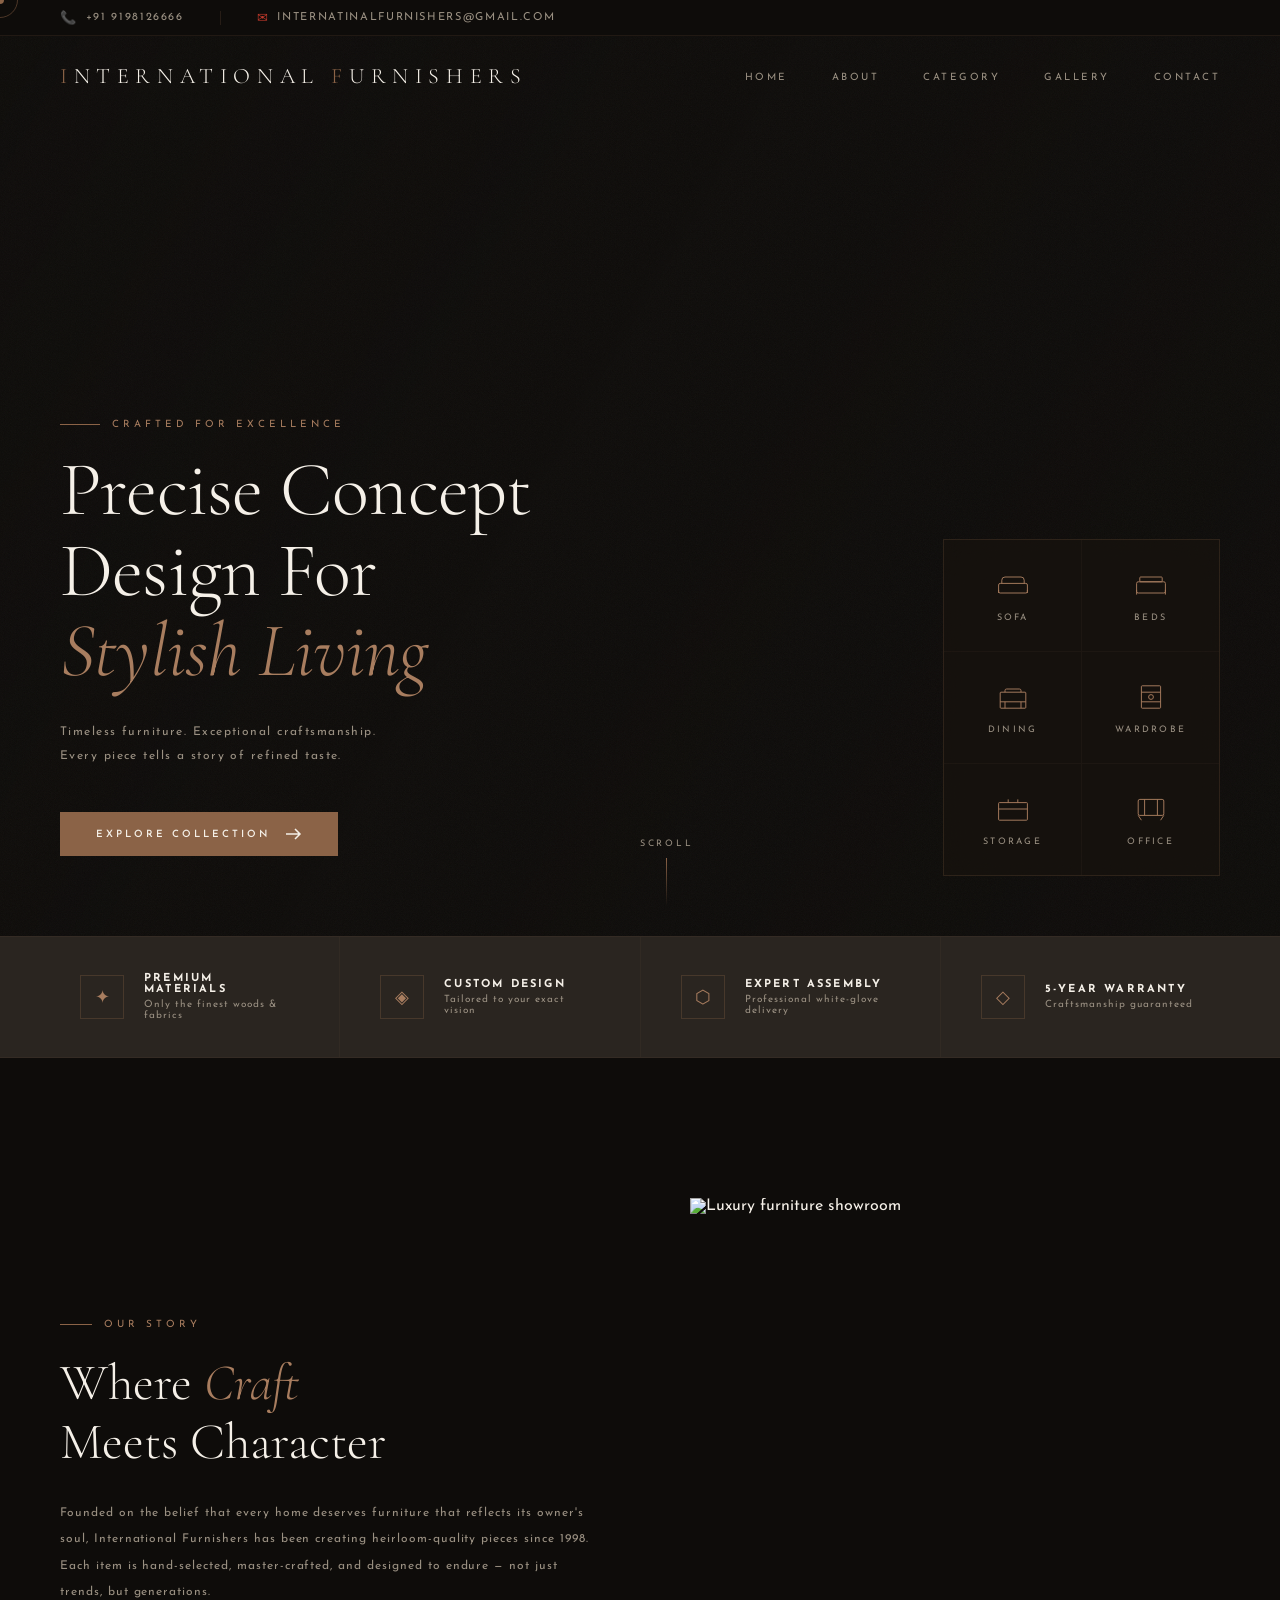
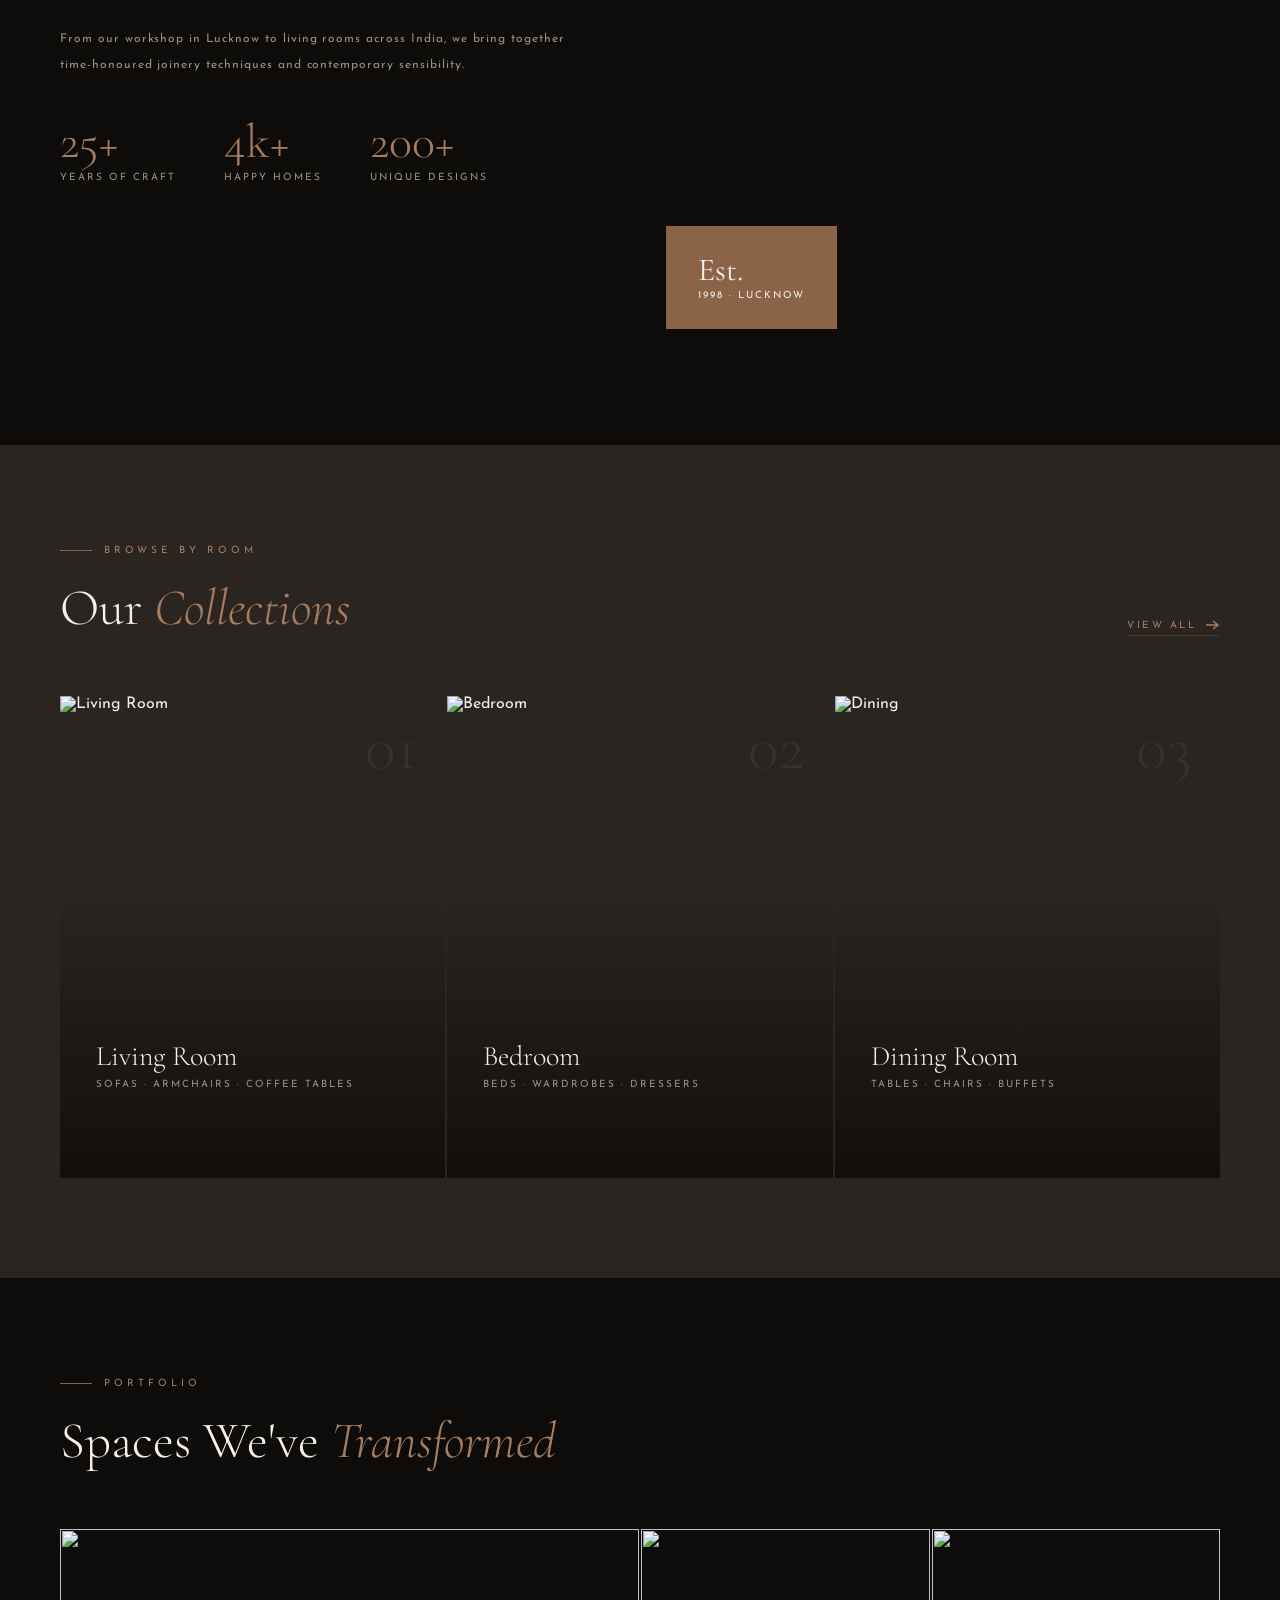
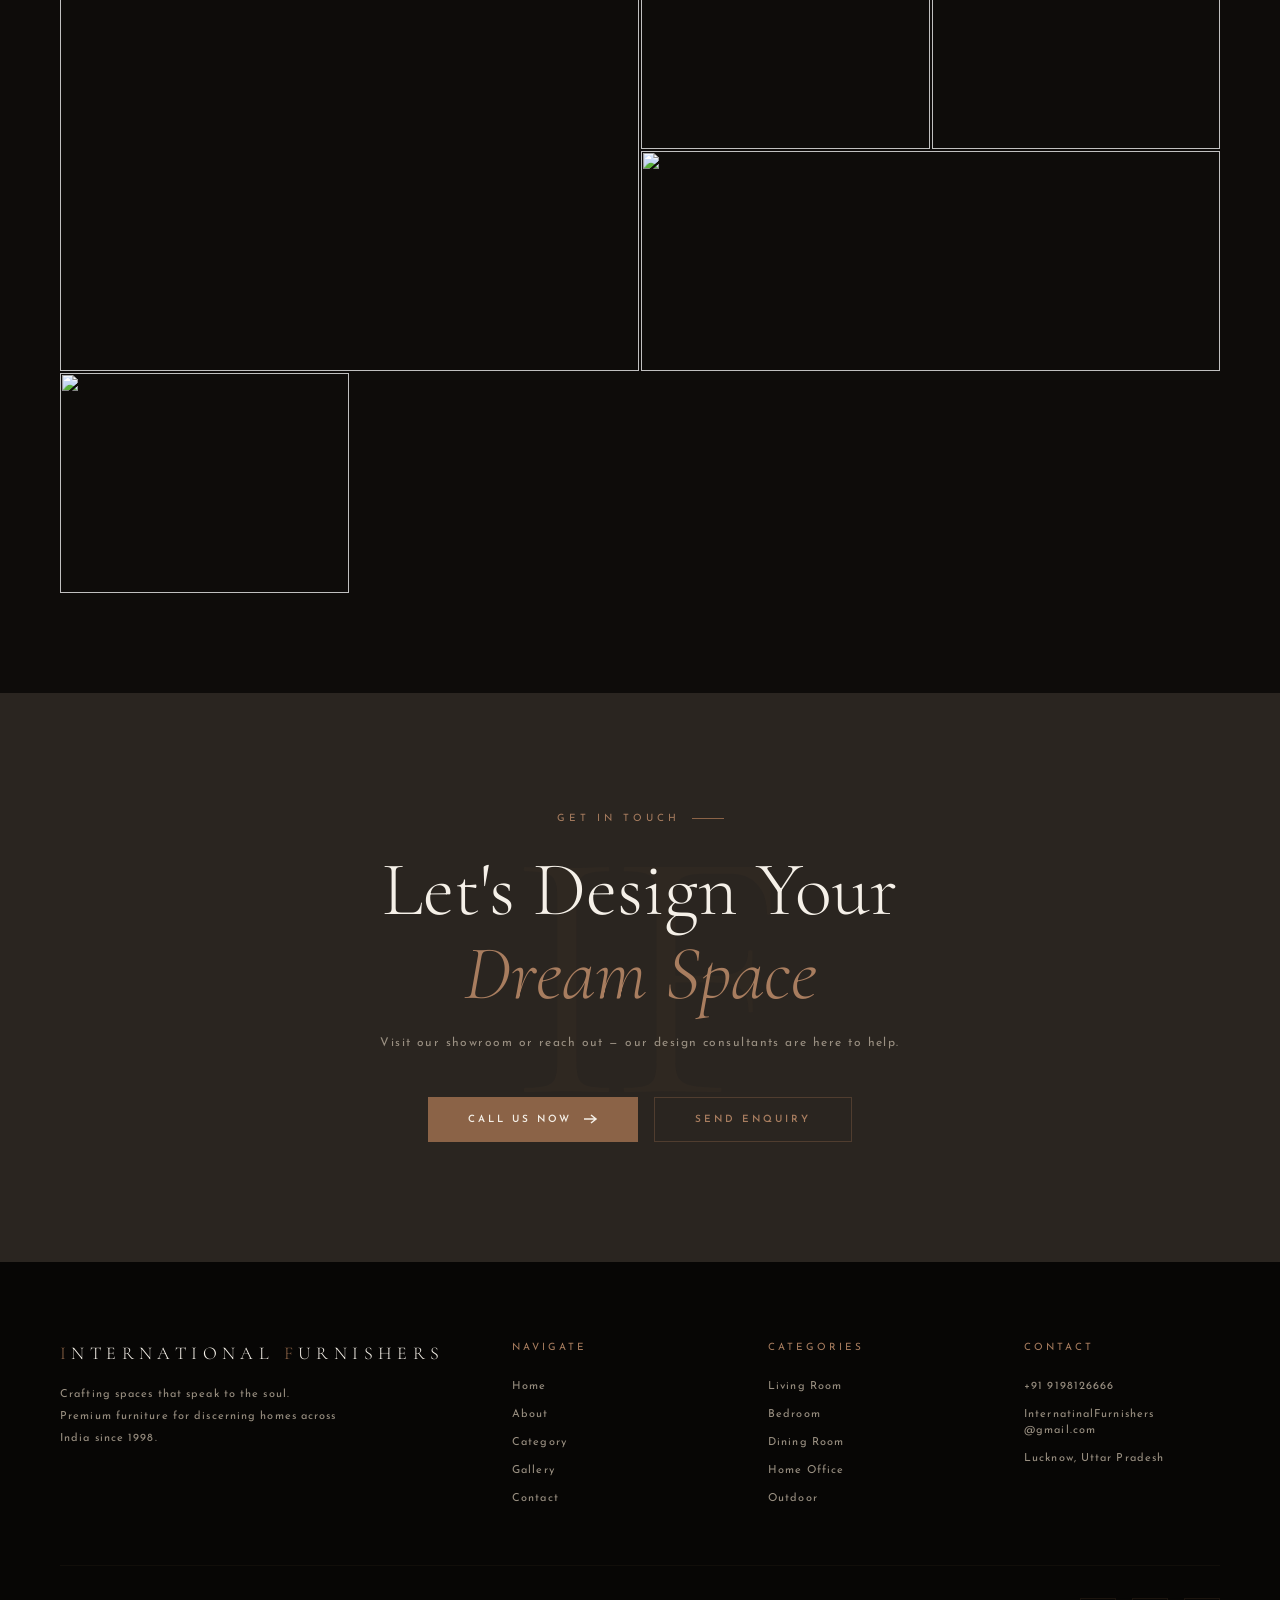
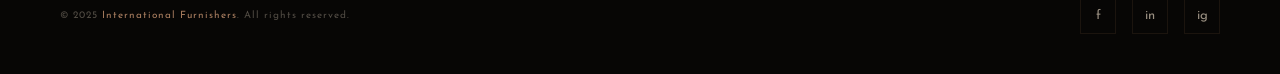
==== commit e018fa69: "Update index.html" ====
--- a/index.html
+++ b/index.html
@@ -1112,1192 +1112,3 @@
   </script>
 </body>
 </html>
-<!DOCTYPE html>
-<html lang="en">
-<head>
-  <meta charset="UTF-8" />
-  <meta name="viewport" content="width=device-width, initial-scale=1.0"/>
-  <title>Collections — International Furnishers</title>
-  <link rel="preconnect" href="https://fonts.googleapis.com">
-  <link href="https://fonts.googleapis.com/css2?family=Cormorant+Garamond:ital,wght@0,300;0,400;0,600;1,300;1,400&family=Josefin+Sans:wght@200;300;400;600&display=swap" rel="stylesheet">
-  <style>
-    *, *::before, *::after { margin: 0; padding: 0; box-sizing: border-box; }
-
-    :root {
-      --cream: #f5f0e8;
-      --dark: #0e0c0a;
-      --walnut: #8B6347;
-      --walnut-light: #a87d5f;
-      --warm-gray: #2a2520;
-      --text-muted: #9a9082;
-      --red: #c0392b;
-    }
-
-    html { scroll-behavior: smooth; }
-
-    body {
-      font-family: 'Josefin Sans', sans-serif;
-      background: var(--dark);
-      color: var(--cream);
-      overflow-x: hidden;
-      cursor: none;
-    }
-
-    /* Cursor */
-    .cursor { width:8px; height:8px; background:var(--walnut); border-radius:50%; position:fixed; pointer-events:none; z-index:9999; transform:translate(-50%,-50%); transition:transform 0.1s ease; }
-    .cursor-ring { width:36px; height:36px; border:1px solid rgba(139,99,71,0.5); border-radius:50%; position:fixed; pointer-events:none; z-index:9998; transform:translate(-50%,-50%); transition:all 0.18s ease; }
-
-    /* TOP BAR */
-    .topbar {
-      background: var(--dark);
-      border-bottom: 1px solid rgba(139,99,71,0.15);
-      padding: 10px 60px;
-      display: flex;
-      align-items: center;
-      gap: 36px;
-      font-size: 11px;
-      letter-spacing: 0.15em;
-      color: var(--text-muted);
-      text-transform: uppercase;
-    }
-    .topbar a { color: var(--text-muted); text-decoration: none; transition: color 0.3s; display: flex; align-items: center; gap: 8px; }
-    .topbar a:hover { color: var(--walnut); }
-    .topbar .icon { color: var(--red); font-size: 13px; }
-    .topbar-divider { width: 1px; height: 14px; background: rgba(139,99,71,0.2); }
-
-    /* NAV */
-    nav {
-      position: fixed;
-      top: 40px; left: 0; right: 0;
-      z-index: 100;
-      padding: 0 60px;
-      display: flex;
-      align-items: center;
-      justify-content: space-between;
-      height: 80px;
-      transition: all 0.4s ease;
-    }
-    nav.scrolled {
-      top: 0;
-      background: rgba(14,12,10,0.95);
-      backdrop-filter: blur(20px);
-      border-bottom: 1px solid rgba(139,99,71,0.15);
-      height: 64px;
-    }
-    .logo { font-family:'Cormorant Garamond',serif; font-size:22px; font-weight:300; letter-spacing:0.3em; text-transform:uppercase; color:var(--cream); text-decoration:none; }
-    .logo span { color:var(--walnut); }
-    .nav-links { display:flex; gap:44px; list-style:none; }
-    .nav-links a { font-size:10px; letter-spacing:0.25em; text-transform:uppercase; color:var(--text-muted); text-decoration:none; position:relative; transition:color 0.3s; }
-    .nav-links a::after { content:''; position:absolute; bottom:-4px; left:0; width:0; height:1px; background:var(--walnut); transition:width 0.35s ease; }
-    .nav-links a:hover, .nav-links a.active { color:var(--cream); }
-    .nav-links a:hover::after, .nav-links a.active::after { width:100%; }
-
-    /* PAGE HERO */
-    .page-hero {
-      position: relative;
-      height: 56vh;
-      min-height: 420px;
-      display: flex;
-      align-items: flex-end;
-      overflow: hidden;
-      margin-top: 120px;
-    }
-    .page-hero-bg {
-      position: absolute;
-      inset: 0;
-      background: url('https://images.unsplash.com/photo-1618221195710-dd6b41faaea6?w=1800&q=80') center/cover no-repeat;
-      transform-origin: center bottom;
-      animation: heroZoom 14s ease forwards;
-    }
-    @keyframes heroZoom { from { transform: scale(1.06); } to { transform: scale(1); } }
-    .page-hero-overlay {
-      position: absolute;
-      inset: 0;
-      background: linear-gradient(to top, rgba(14,12,10,0.92) 0%, rgba(14,12,10,0.45) 60%, rgba(14,12,10,0.2) 100%);
-    }
-    .page-hero-grain {
-      position: absolute; inset: 0; opacity: 0.04;
-      background-image: url("data:image/svg+xml,%3Csvg viewBox='0 0 256 256' xmlns='http://www.w3.org/2000/svg'%3E%3Cfilter id='noise'%3E%3CfeTurbulence type='fractalNoise' baseFrequency='0.9' numOctaves='4' stitchTiles='stitch'/%3E%3C/filter%3E%3Crect width='100%25' height='100%25' filter='url(%23noise)'/%3E%3C/svg%3E");
-      background-size: 200px;
-    }
-    .page-hero-content {
-      position: relative;
-      z-index: 2;
-      padding: 0 60px 64px;
-      animation: fadeUp 1s 0.2s ease both;
-    }
-    @keyframes fadeUp { from { opacity:0; transform:translateY(32px); } to { opacity:1; transform:translateY(0); } }
-    .breadcrumb {
-      display: flex;
-      align-items: center;
-      gap: 10px;
-      font-size: 10px;
-      letter-spacing: 0.25em;
-      text-transform: uppercase;
-      color: var(--text-muted);
-      margin-bottom: 20px;
-    }
-    .breadcrumb a { color: var(--text-muted); text-decoration: none; transition: color 0.3s; }
-    .breadcrumb a:hover { color: var(--walnut-light); }
-    .breadcrumb .sep { color: rgba(139,99,71,0.4); }
-    .breadcrumb .current { color: var(--walnut-light); }
-    .page-title {
-      font-family: 'Cormorant Garamond', serif;
-      font-size: clamp(40px, 6vw, 80px);
-      font-weight: 300;
-      line-height: 1.05;
-      color: var(--cream);
-    }
-    .page-title em { font-style: italic; color: var(--walnut-light); }
-    .page-hero-meta {
-      margin-top: 16px;
-      font-size: 11px;
-      letter-spacing: 0.2em;
-      color: var(--text-muted);
-      text-transform: uppercase;
-    }
-
-    /* FILTER BAR */
-    .filter-bar {
-      background: var(--warm-gray);
-      border-bottom: 1px solid rgba(139,99,71,0.1);
-      padding: 0 60px;
-      display: flex;
-      align-items: center;
-      justify-content: space-between;
-      position: sticky;
-      top: 64px;
-      z-index: 50;
-    }
-    .filter-tabs {
-      display: flex;
-      gap: 0;
-    }
-    .filter-tab {
-      padding: 20px 28px;
-      font-size: 10px;
-      letter-spacing: 0.25em;
-      text-transform: uppercase;
-      color: var(--text-muted);
-      cursor: none;
-      position: relative;
-      background: none;
-      border: none;
-      font-family: 'Josefin Sans', sans-serif;
-      transition: color 0.3s;
-      border-bottom: 2px solid transparent;
-    }
-    .filter-tab:hover { color: var(--cream); }
-    .filter-tab.active {
-      color: var(--walnut-light);
-      border-bottom-color: var(--walnut);
-    }
-    .filter-right {
-      display: flex;
-      align-items: center;
-      gap: 24px;
-    }
-    .sort-select {
-      background: transparent;
-      border: 1px solid rgba(139,99,71,0.2);
-      color: var(--text-muted);
-      font-family: 'Josefin Sans', sans-serif;
-      font-size: 10px;
-      letter-spacing: 0.2em;
-      text-transform: uppercase;
-      padding: 8px 14px;
-      cursor: none;
-      appearance: none;
-      padding-right: 28px;
-      background-image: url("data:image/svg+xml,%3Csvg width='10' height='6' viewBox='0 0 10 6' xmlns='http://www.w3.org/2000/svg'%3E%3Cpath d='M1 1l4 4 4-4' stroke='%238B6347' stroke-width='1.2' fill='none'/%3E%3C/svg%3E");
-      background-repeat: no-repeat;
-      background-position: right 10px center;
-      transition: border-color 0.3s;
-    }
-    .sort-select:focus { outline: none; border-color: var(--walnut); }
-    .view-toggle { display: flex; gap: 2px; }
-    .view-btn {
-      width: 36px; height: 36px;
-      border: 1px solid rgba(139,99,71,0.15);
-      background: none;
-      cursor: none;
-      display: flex;
-      align-items: center;
-      justify-content: center;
-      color: var(--text-muted);
-      transition: all 0.3s;
-    }
-    .view-btn.active, .view-btn:hover { border-color: var(--walnut); color: var(--walnut-light); background: rgba(139,99,71,0.06); }
-    .result-count {
-      font-size: 10px;
-      letter-spacing: 0.2em;
-      color: var(--text-muted);
-      text-transform: uppercase;
-    }
-    .result-count span { color: var(--walnut-light); }
-
-    /* MAIN LAYOUT */
-    .page-body {
-      display: grid;
-      grid-template-columns: 260px 1fr;
-      max-width: 1400px;
-      margin: 0 auto;
-      padding: 0 60px 120px;
-      gap: 60px;
-      align-items: start;
-    }
-
-    /* SIDEBAR */
-    .sidebar {
-      padding-top: 60px;
-      position: sticky;
-      top: 130px;
-    }
-    .sidebar-section { margin-bottom: 44px; }
-    .sidebar-heading {
-      font-size: 10px;
-      letter-spacing: 0.35em;
-      text-transform: uppercase;
-      color: var(--walnut-light);
-      margin-bottom: 20px;
-      padding-bottom: 12px;
-      border-bottom: 1px solid rgba(139,99,71,0.12);
-      display: flex;
-      align-items: center;
-      gap: 10px;
-    }
-    .sidebar-heading::before { content:''; display:block; width:20px; height:1px; background:var(--walnut); }
-    .sidebar-list { list-style: none; display: flex; flex-direction: column; gap: 2px; }
-    .sidebar-item {
-      display: flex;
-      align-items: center;
-      justify-content: space-between;
-      padding: 10px 14px;
-      cursor: none;
-      transition: all 0.3s;
-      border: 1px solid transparent;
-    }
-    .sidebar-item:hover, .sidebar-item.active {
-      background: rgba(139,99,71,0.07);
-      border-color: rgba(139,99,71,0.15);
-    }
-    .sidebar-item span {
-      font-size: 11px;
-      letter-spacing: 0.15em;
-      text-transform: uppercase;
-      color: var(--text-muted);
-      transition: color 0.3s;
-    }
-    .sidebar-item:hover span, .sidebar-item.active span { color: var(--cream); }
-    .sidebar-item em {
-      font-style: normal;
-      font-size: 10px;
-      letter-spacing: 0.1em;
-      color: rgba(139,99,71,0.5);
-    }
-    .sidebar-item.active em { color: var(--walnut-light); }
-    .price-range { padding: 4px 0; }
-    .range-labels {
-      display: flex;
-      justify-content: space-between;
-      font-size: 10px;
-      letter-spacing: 0.1em;
-      color: var(--text-muted);
-      margin-bottom: 12px;
-    }
-    .range-labels span:last-child { color: var(--walnut-light); }
-    input[type=range] {
-      width: 100%;
-      appearance: none;
-      height: 1px;
-      background: linear-gradient(to right, var(--walnut) 0%, var(--walnut) 60%, rgba(139,99,71,0.2) 60%);
-      outline: none;
-      cursor: none;
-    }
-    input[type=range]::-webkit-slider-thumb {
-      appearance: none;
-      width: 14px; height: 14px;
-      background: var(--walnut-light);
-      border-radius: 50%;
-      border: 2px solid var(--dark);
-      box-shadow: 0 0 0 1px var(--walnut);
-    }
-    .material-chips { display: flex; flex-wrap: wrap; gap: 8px; }
-    .chip {
-      padding: 6px 14px;
-      border: 1px solid rgba(139,99,71,0.2);
-      font-size: 10px;
-      letter-spacing: 0.15em;
-      text-transform: uppercase;
-      color: var(--text-muted);
-      cursor: none;
-      transition: all 0.3s;
-    }
-    .chip:hover, .chip.active { border-color: var(--walnut); color: var(--walnut-light); background: rgba(139,99,71,0.07); }
-    .clear-btn {
-      width: 100%;
-      padding: 12px;
-      border: 1px solid rgba(139,99,71,0.15);
-      background: none;
-      color: var(--text-muted);
-      font-family: 'Josefin Sans', sans-serif;
-      font-size: 10px;
-      letter-spacing: 0.25em;
-      text-transform: uppercase;
-      cursor: none;
-      transition: all 0.3s;
-      margin-top: 8px;
-    }
-    .clear-btn:hover { border-color: var(--walnut); color: var(--walnut-light); }
-
-    /* PRODUCTS GRID */
-    .products-area { padding-top: 60px; }
-    .products-grid {
-      display: grid;
-      grid-template-columns: repeat(3, 1fr);
-      gap: 2px;
-    }
-    .products-grid.list-view {
-      grid-template-columns: 1fr;
-      gap: 2px;
-    }
-
-    /* PRODUCT CARD */
-    .product-card {
-      position: relative;
-      background: var(--warm-gray);
-      cursor: none;
-      overflow: hidden;
-      transition: transform 0.4s ease;
-      opacity: 0;
-      transform: translateY(24px);
-      animation: cardIn 0.6s ease forwards;
-    }
-    @keyframes cardIn { to { opacity:1; transform:translateY(0); } }
-    .product-card:nth-child(1) { animation-delay: 0.05s; }
-    .product-card:nth-child(2) { animation-delay: 0.12s; }
-    .product-card:nth-child(3) { animation-delay: 0.19s; }
-    .product-card:nth-child(4) { animation-delay: 0.26s; }
-    .product-card:nth-child(5) { animation-delay: 0.33s; }
-    .product-card:nth-child(6) { animation-delay: 0.40s; }
-    .product-card:nth-child(7) { animation-delay: 0.47s; }
-    .product-card:nth-child(8) { animation-delay: 0.54s; }
-    .product-card:nth-child(9) { animation-delay: 0.61s; }
-
-    .product-card:hover { transform: translateY(-4px); }
-
-    .product-img-wrap {
-      position: relative;
-      overflow: hidden;
-      aspect-ratio: 4/3;
-    }
-    .products-grid.list-view .product-img-wrap { aspect-ratio: 16/9; max-height: 260px; }
-    .product-img-wrap img {
-      width: 100%; height: 100%;
-      object-fit: cover;
-      display: block;
-      transition: transform 0.7s ease;
-    }
-    .product-card:hover .product-img-wrap img { transform: scale(1.06); }
-    .product-badge {
-      position: absolute;
-      top: 16px; left: 16px;
-      padding: 5px 12px;
-      font-size: 9px;
-      letter-spacing: 0.2em;
-      text-transform: uppercase;
-      background: var(--walnut);
-      color: var(--cream);
-      z-index: 2;
-    }
-    .product-badge.new { background: var(--dark); border: 1px solid rgba(139,99,71,0.4); color: var(--walnut-light); }
-    .product-badge.sale { background: var(--red); }
-    .product-actions {
-      position: absolute;
-      top: 16px; right: 16px;
-      display: flex;
-      flex-direction: column;
-      gap: 8px;
-      z-index: 2;
-      transform: translateX(50px);
-      opacity: 0;
-      transition: all 0.4s ease;
-    }
-    .product-card:hover .product-actions { transform: translateX(0); opacity: 1; }
-    .action-btn {
-      width: 36px; height: 36px;
-      background: rgba(14,12,10,0.85);
-      backdrop-filter: blur(8px);
-      border: 1px solid rgba(139,99,71,0.2);
-      display: flex; align-items: center; justify-content: center;
-      color: var(--text-muted);
-      cursor: none;
-      font-size: 14px;
-      transition: all 0.3s;
-    }
-    .action-btn:hover { border-color: var(--walnut); color: var(--walnut-light); background: rgba(14,12,10,0.95); }
-
-    .product-info { padding: 24px 24px 28px; }
-    .product-cat {
-      font-size: 9px;
-      letter-spacing: 0.3em;
-      text-transform: uppercase;
-      color: var(--walnut-light);
-      margin-bottom: 8px;
-      opacity: 0.7;
-    }
-    .product-name {
-      font-family: 'Cormorant Garamond', serif;
-      font-size: 22px;
-      font-weight: 300;
-      color: var(--cream);
-      line-height: 1.2;
-      margin-bottom: 6px;
-      transition: color 0.3s;
-    }
-    .product-card:hover .product-name { color: var(--walnut-light); }
-    .product-desc {
-      font-size: 10px;
-      letter-spacing: 0.1em;
-      line-height: 1.8;
-      color: var(--text-muted);
-      margin-bottom: 16px;
-    }
-    .product-footer {
-      display: flex;
-      align-items: center;
-      justify-content: space-between;
-      padding-top: 16px;
-      border-top: 1px solid rgba(139,99,71,0.08);
-    }
-    .product-price {
-      font-family: 'Cormorant Garamond', serif;
-      font-size: 24px;
-      font-weight: 300;
-      color: var(--cream);
-    }
-    .product-price .currency { font-size: 14px; color: var(--text-muted); vertical-align: super; margin-right: 2px; }
-    .product-price .old {
-      font-size: 14px;
-      color: var(--text-muted);
-      text-decoration: line-through;
-      margin-left: 8px;
-      font-family: 'Josefin Sans', sans-serif;
-    }
-    .enquire-btn {
-      display: inline-flex;
-      align-items: center;
-      gap: 8px;
-      padding: 9px 18px;
-      background: var(--walnut);
-      color: var(--cream);
-      font-size: 9px;
-      font-weight: 600;
-      letter-spacing: 0.25em;
-      text-transform: uppercase;
-      text-decoration: none;
-      position: relative;
-      overflow: hidden;
-      transition: all 0.35s;
-      cursor: none;
-    }
-    .enquire-btn::before { content:''; position:absolute; inset:0; background:var(--cream); transform:translateX(-101%); transition:transform 0.4s ease; }
-    .enquire-btn:hover { color: var(--dark); }
-    .enquire-btn:hover::before { transform:translateX(0); }
-    .enquire-btn span, .enquire-btn svg { position:relative; z-index:1; }
-
-    /* LIST VIEW OVERRIDES */
-    .products-grid.list-view .product-card { display: grid; grid-template-columns: 360px 1fr; }
-    .products-grid.list-view .product-img-wrap { aspect-ratio: unset; height: 100%; min-height: 220px; }
-    .products-grid.list-view .product-info { display: flex; flex-direction: column; justify-content: center; padding: 36px 44px; }
-    .products-grid.list-view .product-name { font-size: 30px; }
-
-    /* FEATURED BAND */
-    .featured-band {
-      grid-column: 1 / -1;
-      position: relative;
-      overflow: hidden;
-      background: var(--dark);
-      border: 1px solid rgba(139,99,71,0.12);
-      display: grid;
-      grid-template-columns: 1fr 1fr;
-      min-height: 400px;
-    }
-    .featured-band-img { position: relative; overflow: hidden; }
-    .featured-band-img img { width:100%; height:100%; object-fit:cover; display:block; transition:transform 0.8s ease; }
-    .featured-band:hover .featured-band-img img { transform: scale(1.04); }
-    .featured-band-content {
-      padding: 56px 60px;
-      display: flex;
-      flex-direction: column;
-      justify-content: center;
-      background: var(--warm-gray);
-    }
-    .featured-label {
-      font-size: 9px;
-      letter-spacing: 0.4em;
-      text-transform: uppercase;
-      color: var(--walnut-light);
-      margin-bottom: 16px;
-      display: flex;
-      align-items: center;
-      gap: 10px;
-    }
-    .featured-label::before { content:''; display:block; width:28px; height:1px; background:var(--walnut); }
-    .featured-name {
-      font-family: 'Cormorant Garamond', serif;
-      font-size: 44px;
-      font-weight: 300;
-      line-height: 1.1;
-      color: var(--cream);
-      margin-bottom: 20px;
-    }
-    .featured-name em { font-style:italic; color:var(--walnut-light); }
-    .featured-desc {
-      font-size: 11px;
-      letter-spacing: 0.1em;
-      line-height: 2;
-      color: var(--text-muted);
-      margin-bottom: 36px;
-    }
-    .featured-price {
-      font-family: 'Cormorant Garamond', serif;
-      font-size: 36px;
-      font-weight: 300;
-      color: var(--walnut-light);
-      margin-bottom: 32px;
-    }
-    .featured-price .currency { font-size: 18px; vertical-align: super; }
-
-    /* LOAD MORE */
-    .load-more-wrap {
-      grid-column: 1 / -1;
-      display: flex;
-      flex-direction: column;
-      align-items: center;
-      padding: 60px 0 0;
-      gap: 20px;
-    }
-    .progress-bar-wrap { width: 200px; height: 1px; background: rgba(139,99,71,0.15); }
-    .progress-bar { width: 75%; height: 100%; background: var(--walnut); }
-    .progress-label { font-size: 10px; letter-spacing: 0.2em; text-transform: uppercase; color: var(--text-muted); }
-    .load-more-btn {
-      padding: 14px 44px;
-      border: 1px solid rgba(139,99,71,0.3);
-      background: none;
-      color: var(--walnut-light);
-      font-family: 'Josefin Sans', sans-serif;
-      font-size: 10px;
-      font-weight: 600;
-      letter-spacing: 0.3em;
-      text-transform: uppercase;
-      cursor: none;
-      transition: all 0.35s;
-      display: flex;
-      align-items: center;
-      gap: 12px;
-    }
-    .load-more-btn:hover { background: rgba(139,99,71,0.08); border-color: var(--walnut); color: var(--cream); }
-
-    /* MATERIAL SHOWCASE */
-    .material-showcase {
-      background: var(--warm-gray);
-      padding: 100px 60px;
-      margin-top: 0;
-      border-top: 1px solid rgba(139,99,71,0.08);
-    }
-    .material-showcase-inner { max-width: 1400px; margin: 0 auto; }
-    .material-grid {
-      display: grid;
-      grid-template-columns: repeat(5, 1fr);
-      gap: 2px;
-      margin-top: 56px;
-    }
-    .material-item {
-      position: relative;
-      overflow: hidden;
-      cursor: none;
-    }
-    .material-item img { width:100%; aspect-ratio:3/4; object-fit:cover; display:block; transition:transform 0.6s ease; }
-    .material-item:hover img { transform: scale(1.06); }
-    .material-overlay {
-      position: absolute;
-      inset: 0;
-      background: linear-gradient(to top, rgba(14,12,10,0.85) 0%, transparent 55%);
-      display: flex;
-      flex-direction: column;
-      justify-content: flex-end;
-      padding: 20px;
-    }
-    .material-name {
-      font-family: 'Cormorant Garamond', serif;
-      font-size: 20px;
-      font-weight: 300;
-      color: var(--cream);
-      line-height: 1.1;
-    }
-    .material-sub {
-      font-size: 9px;
-      letter-spacing: 0.25em;
-      text-transform: uppercase;
-      color: var(--walnut-light);
-      margin-top: 4px;
-    }
-
-    /* SECTION HEADER */
-    .section-label {
-      font-size: 10px; letter-spacing: 0.4em; text-transform: uppercase;
-      color: var(--walnut-light); display: flex; align-items: center; gap: 12px;
-      margin-bottom: 14px;
-    }
-    .section-label::before { content:''; display:block; width:32px; height:1px; background:var(--walnut); }
-    .section-title {
-      font-family: 'Cormorant Garamond', serif;
-      font-size: clamp(32px, 4vw, 52px);
-      font-weight: 300; color: var(--cream); line-height: 1.1;
-    }
-    .section-title em { font-style:italic; color:var(--walnut-light); }
-
-    /* FEATURES STRIP */
-    .features-strip { background:var(--dark); border-top:1px solid rgba(139,99,71,0.1); border-bottom:1px solid rgba(139,99,71,0.1); display:flex; align-items:center; justify-content:center; }
-    .features-strip-inner { display:flex; width:100%; max-width:1400px; }
-    .feature-item { flex:1; padding:28px 32px; display:flex; align-items:center; gap:16px; border-right:1px solid rgba(139,99,71,0.08); }
-    .feature-item:last-child { border-right:none; }
-    .feature-icon { width:40px; height:40px; border:1px solid rgba(139,99,71,0.3); display:flex; align-items:center; justify-content:center; flex-shrink:0; color:var(--walnut-light); font-size:16px; }
-    .feature-text h4 { font-size:10px; letter-spacing:0.2em; text-transform:uppercase; color:var(--cream); margin-bottom:3px; }
-    .feature-text p { font-size:10px; letter-spacing:0.08em; color:var(--text-muted); }
-
-    /* FOOTER */
-    footer { background:#070605; padding:80px 60px 40px; }
-    .footer-top { display:grid; grid-template-columns:2fr 1fr 1fr 1fr; gap:60px; padding-bottom:60px; border-bottom:1px solid rgba(139,99,71,0.08); }
-    .footer-brand .logo { display:inline-block; margin-bottom:20px; font-size:18px; }
-    .footer-brand p { font-size:11px; letter-spacing:0.1em; line-height:2; color:var(--text-muted); max-width:280px; }
-    .footer-heading { font-size:10px; letter-spacing:0.3em; text-transform:uppercase; color:var(--walnut-light); margin-bottom:24px; }
-    .footer-links { list-style:none; display:flex; flex-direction:column; gap:12px; }
-    .footer-links a { font-size:11px; letter-spacing:0.1em; color:var(--text-muted); text-decoration:none; transition:color 0.3s; }
-    .footer-links a:hover { color:var(--cream); }
-    .footer-bottom { display:flex; align-items:center; justify-content:space-between; padding-top:32px; }
-    .footer-bottom p { font-size:10px; letter-spacing:0.1em; color:rgba(154,144,130,0.5); }
-    .footer-bottom p span { color:var(--walnut-light); }
-    .social-links { display:flex; gap:16px; }
-    .social-link { width:36px; height:36px; border:1px solid rgba(139,99,71,0.15); display:flex; align-items:center; justify-content:center; color:var(--text-muted); text-decoration:none; font-size:13px; transition:all 0.3s; }
-    .social-link:hover { border-color:var(--walnut); color:var(--walnut-light); background:rgba(139,99,71,0.05); }
-
-    /* RESPONSIVE */
-    @media (max-width: 1100px) {
-      .page-body { grid-template-columns: 1fr; padding: 0 24px 80px; }
-      .sidebar { position: static; padding-top: 32px; display: grid; grid-template-columns: repeat(2, 1fr); gap: 24px; }
-      .products-grid { grid-template-columns: repeat(2, 1fr); }
-    }
-    @media (max-width: 720px) {
-      nav, .topbar, .filter-bar { padding: 0 20px; }
-      .page-hero-content { padding: 0 20px 48px; }
-      .products-grid, .products-grid.list-view { grid-template-columns: 1fr; }
-      .products-grid.list-view .product-card { grid-template-columns: 1fr; }
-      .featured-band { grid-template-columns: 1fr; }
-      .material-grid { grid-template-columns: repeat(2, 1fr); }
-      .footer-top { grid-template-columns: 1fr 1fr; }
-      .features-strip-inner { flex-wrap: wrap; }
-      .feature-item { min-width: 50%; }
-    }
-  </style>
-</head>
-<body>
-
-  <div class="cursor" id="cursor"></div>
-  <div class="cursor-ring" id="cursorRing"></div>
-
-  <!-- TOP BAR -->
-  <div class="topbar" id="topbar">
-    <a href="tel:+919198126666"><span class="icon">📞</span>+91 9198126666</a>
-    <div class="topbar-divider"></div>
-    <a href="mailto:InternatinalFurnishers@gmail.com"><span class="icon">✉</span>InternatinalFurnishers@gmail.com</a>
-  </div>
-
-  <!-- NAV -->
-  <nav id="mainNav">
-    <a href="index.html" class="logo"><span>I</span>NTERNATIONAL <span>F</span>URNISHERS</a>
-    <ul class="nav-links">
-      <li><a href="index.html">Home</a></li>
-      <li><a href="#">About</a></li>
-      <li><a href="categories.html" class="active">Category</a></li>
-      <li><a href="#">Gallery</a></li>
-      <li><a href="#">Contact</a></li>
-    </ul>
-  </nav>
-
-  <!-- PAGE HERO -->
-  <section class="page-hero">
-    <div class="page-hero-bg"></div>
-    <div class="page-hero-overlay"></div>
-    <div class="page-hero-grain"></div>
-    <div class="page-hero-content">
-      <div class="breadcrumb">
-        <a href="index.html">Home</a>
-        <span class="sep">·</span>
-        <span class="current">Collections</span>
-      </div>
-      <h1 class="page-title">Our <em>Collections</em></h1>
-      <p class="page-hero-meta">200+ Unique Designs &nbsp;·&nbsp; Crafted in Lucknow &nbsp;·&nbsp; Since 1998</p>
-    </div>
-  </section>
-
-  <!-- FILTER BAR -->
-  <div class="filter-bar" id="filterBar">
-    <div class="filter-tabs">
-      <button class="filter-tab active" onclick="filterCategory(this, 'all')">All</button>
-      <button class="filter-tab" onclick="filterCategory(this, 'living')">Living Room</button>
-      <button class="filter-tab" onclick="filterCategory(this, 'bedroom')">Bedroom</button>
-      <button class="filter-tab" onclick="filterCategory(this, 'dining')">Dining</button>
-      <button class="filter-tab" onclick="filterCategory(this, 'office')">Office</button>
-      <button class="filter-tab" onclick="filterCategory(this, 'outdoor')">Outdoor</button>
-    </div>
-    <div class="filter-right">
-      <span class="result-count"><span id="countNum">12</span> Pieces</span>
-      <select class="sort-select">
-        <option>Sort: Featured</option>
-        <option>Price: Low to High</option>
-        <option>Price: High to Low</option>
-        <option>Newest First</option>
-      </select>
-      <div class="view-toggle">
-        <button class="view-btn active" id="gridBtn" onclick="setView('grid')" title="Grid view">
-          <svg width="14" height="14" viewBox="0 0 14 14" fill="none" stroke="currentColor" stroke-width="1.3">
-            <rect x="1" y="1" width="5" height="5"/><rect x="8" y="1" width="5" height="5"/>
-            <rect x="1" y="8" width="5" height="5"/><rect x="8" y="8" width="5" height="5"/>
-          </svg>
-        </button>
-        <button class="view-btn" id="listBtn" onclick="setView('list')" title="List view">
-          <svg width="14" height="14" viewBox="0 0 14 14" fill="none" stroke="currentColor" stroke-width="1.3">
-            <rect x="1" y="1" width="12" height="3.5"/><rect x="1" y="6" width="12" height="3.5"/><rect x="1" y="11" width="12" height="2.5"/>
-          </svg>
-        </button>
-      </div>
-    </div>
-  </div>
-
-  <!-- MAIN BODY -->
-  <div class="page-body">
-
-    <!-- SIDEBAR -->
-    <aside class="sidebar">
-
-      <div class="sidebar-section">
-        <div class="sidebar-heading">Room</div>
-        <ul class="sidebar-list">
-          <li class="sidebar-item active" onclick="filterCategory(null,'all')"><span>All Rooms</span><em>12</em></li>
-          <li class="sidebar-item" onclick="filterCategory(null,'living')"><span>Living Room</span><em>4</em></li>
-          <li class="sidebar-item" onclick="filterCategory(null,'bedroom')"><span>Bedroom</span><em>3</em></li>
-          <li class="sidebar-item" onclick="filterCategory(null,'dining')"><span>Dining</span><em>2</em></li>
-          <li class="sidebar-item" onclick="filterCategory(null,'office')"><span>Office</span><em>2</em></li>
-          <li class="sidebar-item" onclick="filterCategory(null,'outdoor')"><span>Outdoor</span><em>1</em></li>
-        </ul>
-      </div>
-
-      <div class="sidebar-section">
-        <div class="sidebar-heading">Budget</div>
-        <div class="price-range">
-          <div class="range-labels"><span>₹ 12,000</span><span id="priceVal">₹ 3,20,000</span></div>
-          <input type="range" min="12000" max="500000" value="320000" oninput="document.getElementById('priceVal').textContent = '₹ ' + Number(this.value).toLocaleString('en-IN')">
-        </div>
-      </div>
-
-      <div class="sidebar-section">
-        <div class="sidebar-heading">Material</div>
-        <div class="material-chips">
-          <div class="chip active" onclick="this.classList.toggle('active')">Sheesham</div>
-          <div class="chip" onclick="this.classList.toggle('active')">Teak</div>
-          <div class="chip" onclick="this.classList.toggle('active')">Mango</div>
-          <div class="chip" onclick="this.classList.toggle('active')">MDF</div>
-          <div class="chip" onclick="this.classList.toggle('active')">Fabric</div>
-          <div class="chip" onclick="this.classList.toggle('active')">Leather</div>
-          <div class="chip" onclick="this.classList.toggle('active')">Metal</div>
-        </div>
-      </div>
-
-      <div class="sidebar-section">
-        <div class="sidebar-heading">Style</div>
-        <ul class="sidebar-list">
-          <li class="sidebar-item"><span>Classic</span></li>
-          <li class="sidebar-item active"><span>Contemporary</span></li>
-          <li class="sidebar-item"><span>Rustic</span></li>
-          <li class="sidebar-item"><span>Minimal</span></li>
-          <li class="sidebar-item"><span>Royal</span></li>
-        </ul>
-      </div>
-
-      <button class="clear-btn">✕ &nbsp; Clear All Filters</button>
-    </aside>
-
-    <!-- PRODUCTS GRID -->
-    <div class="products-area">
-      <div class="products-grid" id="productsGrid">
-
-        <!-- Card 1 -->
-        <div class="product-card" data-cat="living">
-          <div class="product-img-wrap">
-            <img src="https://images.unsplash.com/photo-1555041469-a586c61ea9bc?w=700&q=80" alt="Palazzo Sofa">
-            <div class="product-badge">Bestseller</div>
-            <div class="product-actions">
-              <button class="action-btn" title="Wishlist">♡</button>
-              <button class="action-btn" title="Quick View">⊕</button>
-            </div>
-          </div>
-          <div class="product-info">
-            <div class="product-cat">Living Room</div>
-            <div class="product-name">Palazzo Sofa</div>
-            <div class="product-desc">3-seater · Sheesham wood frame · Premium velvet upholstery</div>
-            <div class="product-footer">
-              <div class="product-price"><span class="currency">₹</span>68,500 <span class="old">₹82,000</span></div>
-              <a href="mailto:InternatinalFurnishers@gmail.com" class="enquire-btn">
-                <span>Enquire</span>
-                <svg width="12" height="8" viewBox="0 0 12 8" fill="none" stroke="currentColor" stroke-width="1.5"><path d="M0 4h10M6 1l4 3-4 3"/></svg>
-              </a>
-            </div>
-          </div>
-        </div>
-
-        <!-- Card 2 -->
-        <div class="product-card" data-cat="bedroom">
-          <div class="product-img-wrap">
-            <img src="https://images.unsplash.com/photo-1505693314120-0d443867891c?w=700&q=80" alt="Maharaja Bed">
-            <div class="product-badge new">New</div>
-            <div class="product-actions">
-              <button class="action-btn">♡</button>
-              <button class="action-btn">⊕</button>
-            </div>
-          </div>
-          <div class="product-info">
-            <div class="product-cat">Bedroom</div>
-            <div class="product-name">Maharaja Bed</div>
-            <div class="product-desc">King size · Solid teak · Hand-carved headboard</div>
-            <div class="product-footer">
-              <div class="product-price"><span class="currency">₹</span>1,12,000</div>
-              <a href="mailto:InternatinalFurnishers@gmail.com" class="enquire-btn"><span>Enquire</span><svg width="12" height="8" viewBox="0 0 12 8" fill="none" stroke="currentColor" stroke-width="1.5"><path d="M0 4h10M6 1l4 3-4 3"/></svg></a>
-            </div>
-          </div>
-        </div>
-
-        <!-- Card 3 -->
-        <div class="product-card" data-cat="dining">
-          <div class="product-img-wrap">
-            <img src="https://images.unsplash.com/photo-1556909114-f6e7ad7d3136?w=700&q=80" alt="Regency Dining Set">
-            <div class="product-badge sale">Sale</div>
-            <div class="product-actions">
-              <button class="action-btn">♡</button>
-              <button class="action-btn">⊕</button>
-            </div>
-          </div>
-          <div class="product-info">
-            <div class="product-cat">Dining Room</div>
-            <div class="product-name">Regency Dining Set</div>
-            <div class="product-desc">6-seater · Mango wood · Antique brass accents</div>
-            <div class="product-footer">
-              <div class="product-price"><span class="currency">₹</span>94,000 <span class="old">₹1,10,000</span></div>
-              <a href="mailto:InternatinalFurnishers@gmail.com" class="enquire-btn"><span>Enquire</span><svg width="12" height="8" viewBox="0 0 12 8" fill="none" stroke="currentColor" stroke-width="1.5"><path d="M0 4h10M6 1l4 3-4 3"/></svg></a>
-            </div>
-          </div>
-        </div>
-
-        <!-- FEATURED BAND spanning full width -->
-        <div class="featured-band" data-cat="living">
-          <div class="featured-band-img">
-            <img src="https://images.unsplash.com/photo-1493663284031-b7e3aaa4e5a2?w=900&q=80" alt="Armand Sectional">
-          </div>
-          <div class="featured-band-content">
-            <div class="featured-label">Editor's Pick</div>
-            <div class="featured-name">The <em>Armand</em><br>Sectional Sofa</div>
-            <div class="featured-desc">
-              Our crown jewel. The Armand is a modular L-shaped sectional in full-grain leather over a solid sheesham skeleton — individually hand-stitched, available in 6 tones, and built to outlast trends by generations.
-            </div>
-            <div class="featured-price"><span class="currency">₹</span>2,45,000</div>
-            <a href="mailto:InternatinalFurnishers@gmail.com" class="enquire-btn" style="width:fit-content;padding:13px 32px;font-size:10px;">
-              <span>Request a Consultation</span>
-              <svg width="14" height="10" viewBox="0 0 14 10" fill="none" stroke="currentColor" stroke-width="1.5"><path d="M0 5h12M7 1l5 4-5 4"/></svg>
-            </a>
-          </div>
-        </div>
-
-        <!-- Card 4 -->
-        <div class="product-card" data-cat="office">
-          <div class="product-img-wrap">
-            <img src="https://images.unsplash.com/photo-1524758631624-e2822e304c36?w=700&q=80" alt="Director's Desk">
-            <div class="product-actions">
-              <button class="action-btn">♡</button>
-              <button class="action-btn">⊕</button>
-            </div>
-          </div>
-          <div class="product-info">
-            <div class="product-cat">Home Office</div>
-            <div class="product-name">Director's Desk</div>
-            <div class="product-desc">With hutch · Sheesham · Cable management built-in</div>
-            <div class="product-footer">
-              <div class="product-price"><span class="currency">₹</span>52,000</div>
-              <a href="mailto:InternatinalFurnishers@gmail.com" class="enquire-btn"><span>Enquire</span><svg width="12" height="8" viewBox="0 0 12 8" fill="none" stroke="currentColor" stroke-width="1.5"><path d="M0 4h10M6 1l4 3-4 3"/></svg></a>
-            </div>
-          </div>
-        </div>
-
-        <!-- Card 5 -->
-        <div class="product-card" data-cat="living">
-          <div class="product-img-wrap">
-            <img src="https://images.unsplash.com/photo-1484101403633-562f891dc89a?w=700&q=80" alt="Lucca Armchair">
-            <div class="product-badge new">New</div>
-            <div class="product-actions">
-              <button class="action-btn">♡</button>
-              <button class="action-btn">⊕</button>
-            </div>
-          </div>
-          <div class="product-info">
-            <div class="product-cat">Living Room</div>
-            <div class="product-name">Lucca Armchair</div>
-            <div class="product-desc">Single seater · Bouclé fabric · Walnut legs</div>
-            <div class="product-footer">
-              <div class="product-price"><span class="currency">₹</span>28,500</div>
-              <a href="mailto:InternatinalFurnishers@gmail.com" class="enquire-btn"><span>Enquire</span><svg width="12" height="8" viewBox="0 0 12 8" fill="none" stroke="currentColor" stroke-width="1.5"><path d="M0 4h10M6 1l4 3-4 3"/></svg></a>
-            </div>
-          </div>
-        </div>
-
-        <!-- Card 6 -->
-        <div class="product-card" data-cat="bedroom">
-          <div class="product-img-wrap">
-            <img src="https://images.unsplash.com/photo-1540574163026-643ea20ade25?w=700&q=80" alt="Almirah Royale">
-            <div class="product-actions">
-              <button class="action-btn">♡</button>
-              <button class="action-btn">⊕</button>
-            </div>
-          </div>
-          <div class="product-info">
-            <div class="product-cat">Bedroom</div>
-            <div class="product-name">Almirah Royale</div>
-            <div class="product-desc">4-door wardrobe · Mirror panels · Sheesham</div>
-            <div class="product-footer">
-              <div class="product-price"><span class="currency">₹</span>76,000</div>
-              <a href="mailto:InternatinalFurnishers@gmail.com" class="enquire-btn"><span>Enquire</span><svg width="12" height="8" viewBox="0 0 12 8" fill="none" stroke="currentColor" stroke-width="1.5"><path d="M0 4h10M6 1l4 3-4 3"/></svg></a>
-            </div>
-          </div>
-        </div>
-
-        <!-- Card 7 -->
-        <div class="product-card" data-cat="living">
-          <div class="product-img-wrap">
-            <img src="https://images.unsplash.com/photo-1519710164239-da123dc03ef4?w=700&q=80" alt="Marble Coffee Table">
-            <div class="product-badge sale">Sale</div>
-            <div class="product-actions">
-              <button class="action-btn">♡</button>
-              <button class="action-btn">⊕</button>
-            </div>
-          </div>
-          <div class="product-info">
-            <div class="product-cat">Living Room</div>
-            <div class="product-name">Milano Coffee Table</div>
-            <div class="product-desc">Carrara marble top · Black metal frame · 48"</div>
-            <div class="product-footer">
-              <div class="product-price"><span class="currency">₹</span>34,000 <span class="old">₹42,000</span></div>
-              <a href="mailto:InternatinalFurnishers@gmail.com" class="enquire-btn"><span>Enquire</span><svg width="12" height="8" viewBox="0 0 12 8" fill="none" stroke="currentColor" stroke-width="1.5"><path d="M0 4h10M6 1l4 3-4 3"/></svg></a>
-            </div>
-          </div>
-        </div>
-
-        <!-- Card 8 -->
-        <div class="product-card" data-cat="dining">
-          <div class="product-img-wrap">
-            <img src="https://images.unsplash.com/photo-1586023492125-27b2c045efd7?w=700&q=80" alt="Baron Bar Cabinet">
-            <div class="product-actions">
-              <button class="action-btn">♡</button>
-              <button class="action-btn">⊕</button>
-            </div>
-          </div>
-          <div class="product-info">
-            <div class="product-cat">Dining Room</div>
-            <div class="product-name">Baron Bar Cabinet</div>
-            <div class="product-desc">Wine rack · Glass shelves · Solid teak body</div>
-            <div class="product-footer">
-              <div class="product-price"><span class="currency">₹</span>48,000</div>
-              <a href="mailto:InternatinalFurnishers@gmail.com" class="enquire-btn"><span>Enquire</span><svg width="12" height="8" viewBox="0 0 12 8" fill="none" stroke="currentColor" stroke-width="1.5"><path d="M0 4h10M6 1l4 3-4 3"/></svg></a>
-            </div>
-          </div>
-        </div>
-
-        <!-- LOAD MORE -->
-        <div class="load-more-wrap">
-          <span class="progress-label">Showing 9 of 12 pieces</span>
-          <div class="progress-bar-wrap"><div class="progress-bar"></div></div>
-          <button class="load-more-btn">
-            <span>Load More</span>
-            <svg width="14" height="10" viewBox="0 0 14 10" fill="none" stroke="currentColor" stroke-width="1.5"><path d="M7 0v8M3 5l4 4 4-4"/></svg>
-          </button>
-        </div>
-
-      </div><!-- /products-grid -->
-    </div><!-- /products-area -->
-  </div><!-- /page-body -->
-
-  <!-- MATERIAL SHOWCASE -->
-  <section class="material-showcase">
-    <div class="material-showcase-inner">
-      <div class="section-label">Craftsmanship</div>
-      <h2 class="section-title">Finest <em>Materials</em></h2>
-      <div class="material-grid">
-        <div class="material-item">
-          <img src="https://images.unsplash.com/photo-1558618666-fcd25c85cd64?w=400&q=80" alt="Sheesham">
-          <div class="material-overlay">
-            <div class="material-name">Sheesham</div>
-            <div class="material-sub">Indian Rosewood</div>
-          </div>
-        </div>
-        <div class="material-item">
-          <img src="https://images.unsplash.com/photo-1592078615290-033ee584e267?w=400&q=80" alt="Teak">
-          <div class="material-overlay">
-            <div class="material-name">Teak</div>
-            <div class="material-sub">Burmese Grade A</div>
-          </div>
-        </div>
-        <div class="material-item">
-          <img src="https://images.unsplash.com/photo-1618160702438-9b02ab6515c9?w=400&q=80" alt="Velvet">
-          <div class="material-overlay">
-            <div class="material-name">Velvet</div>
-            <div class="material-sub">Belgian Weave</div>
-          </div>
-        </div>
-        <div class="material-item">
-          <img src="https://images.unsplash.com/photo-1540574163026-643ea20ade25?w=400&q=80" alt="Leather">
-          <div class="material-overlay">
-            <div class="material-name">Leather</div>
-            <div class="material-sub">Full Grain</div>
-          </div>
-        </div>
-        <div class="material-item">
-          <img src="https://images.unsplash.com/photo-1567538096630-e0c55bd6374c?w=400&q=80" alt="Marble">
-          <div class="material-overlay">
-            <div class="material-name">Marble</div>
-            <div class="material-sub">Rajasthan Makrana</div>
-          </div>
-        </div>
-      </div>
-    </div>
-  </section>
-
-  <!-- FEATURES STRIP -->
-  <div class="features-strip">
-    <div class="features-strip-inner">
-      <div class="feature-item"><div class="feature-icon">✦</div><div class="feature-text"><h4>Premium Materials</h4><p>Only the finest woods &amp; fabrics</p></div></div>
-      <div class="feature-item"><div class="feature-icon">◈</div><div class="feature-text"><h4>Custom Design</h4><p>Tailored to your exact vision</p></div></div>
-      <div class="feature-item"><div class="feature-icon">⬡</div><div class="feature-text"><h4>Expert Assembly</h4><p>Professional white-glove delivery</p></div></div>
-      <div class="feature-item"><div class="feature-icon">◇</div><div class="feature-text"><h4>5-Year Warranty</h4><p>Craftsmanship guaranteed</p></div></div>
-    </div>
-  </div>
-
-  <!-- FOOTER -->
-  <footer>
-    <div class="footer-top">
-      <div class="footer-brand">
-        <a href="index.html" class="logo"><span>I</span>NTERNATIONAL <span>F</span>URNISHERS</a>
-        <p>Crafting spaces that speak to the soul. Premium furniture for discerning homes across India since 1998.</p>
-      </div>
-      <div>
-        <div class="footer-heading">Navigate</div>
-        <ul class="footer-links">
-          <li><a href="index.html">Home</a></li>
-          <li><a href="#">About</a></li>
-          <li><a href="categories.html">Category</a></li>
-          <li><a href="#">Gallery</a></li>
-          <li><a href="#">Contact</a></li>
-        </ul>
-      </div>
-      <div>
-        <div class="footer-heading">Categories</div>
-        <ul class="footer-links">
-          <li><a href="#">Living Room</a></li>
-          <li><a href="#">Bedroom</a></li>
-          <li><a href="#">Dining Room</a></li>
-          <li><a href="#">Home Office</a></li>
-          <li><a href="#">Outdoor</a></li>
-        </ul>
-      </div>
-      <div>
-        <div class="footer-heading">Contact</div>
-        <ul class="footer-links">
-          <li><a href="tel:+919198126666">+91 9198126666</a></li>
-          <li><a href="mailto:InternatinalFurnishers@gmail.com">InternatinalFurnishers<br>@gmail.com</a></li>
-          <li><a href="#">Lucknow, Uttar Pradesh</a></li>
-        </ul>
-      </div>
-    </div>
-    <div class="footer-bottom">
-      <p>© 2025 <span>International Furnishers</span>. All rights reserved.</p>
-      <div class="social-links">
-        <a href="#" class="social-link">f</a>
-        <a href="#" class="social-link">in</a>
-        <a href="#" class="social-link">ig</a>
-      </div>
-    </div>
-  </footer>
-
-  <script>
-    // Cursor
-    const cursor = document.getElementById('cursor');
-    const ring = document.getElementById('cursorRing');
-    let mx=0, my=0, rx=0, ry=0;
-    document.addEventListener('mousemove', e => { mx=e.clientX; my=e.clientY; });
-    function animCursor() {
-      cursor.style.left=mx+'px'; cursor.style.top=my+'px';
-      rx += (mx-rx)*0.12; ry += (my-ry)*0.12;
-      ring.style.left=rx+'px'; ring.style.top=ry+'px';
-      requestAnimationFrame(animCursor);
-    }
-    animCursor();
-    document.querySelectorAll('a,button,.product-card,.material-item,.chip,.sidebar-item,.filter-tab').forEach(el=>{
-      el.addEventListener('mouseenter',()=>{ ring.style.width='56px'; ring.style.height='56px'; ring.style.background='rgba(139,99,71,0.06)'; });
-      el.addEventListener('mouseleave',()=>{ ring.style.width='36px'; ring.style.height='36px'; ring.style.background='transparent'; });
-    });
-
-    // Sticky nav
-    const nav = document.getElementById('mainNav');
-    const topbar = document.getElementById('topbar');
-    window.addEventListener('scroll', () => {
-      if(window.scrollY > topbar.offsetHeight) { nav.classList.add('scrolled'); }
-      else { nav.classList.remove('scrolled'); }
-    });
-
-    // Category filter
-    function filterCategory(tabEl, cat) {
-      // Update tabs
-      document.querySelectorAll('.filter-tab').forEach(t => t.classList.remove('active'));
-      if(tabEl) tabEl.classList.add('active');
-
-      // Update sidebar items
-      document.querySelectorAll('.sidebar-item').forEach(i => i.classList.remove('active'));
-
-      // Filter cards
-      const cards = document.querySelectorAll('#productsGrid .product-card[data-cat]');
-      let count = 0;
-      cards.forEach(card => {
-        const match = cat === 'all' || card.dataset.cat === cat;
-        card.style.display = match ? '' : 'none';
-        if(match) count++;
-      });
-      // Featured band
-      const band = document.querySelector('.featured-band');
-      if(band) band.style.display = (cat==='all' || cat==='living') ? '' : 'none';
-
-      document.getElementById('countNum').textContent = count + (cat==='all'?'+':'');
-    }
-
-    // View toggle
-    function setView(mode) {
-      const grid = document.getElementById('productsGrid');
-      const gridBtn = document.getElementById('gridBtn');
-      const listBtn = document.getElementById('listBtn');
-      if(mode==='list') {
-        grid.classList.add('list-view');
-        listBtn.classList.add('active'); gridBtn.classList.remove('active');
-      } else {
-        grid.classList.remove('list-view');
-        gridBtn.classList.add('active'); listBtn.classList.remove('active');
-      }
-    }
-  </script>
-</body>
-</html>
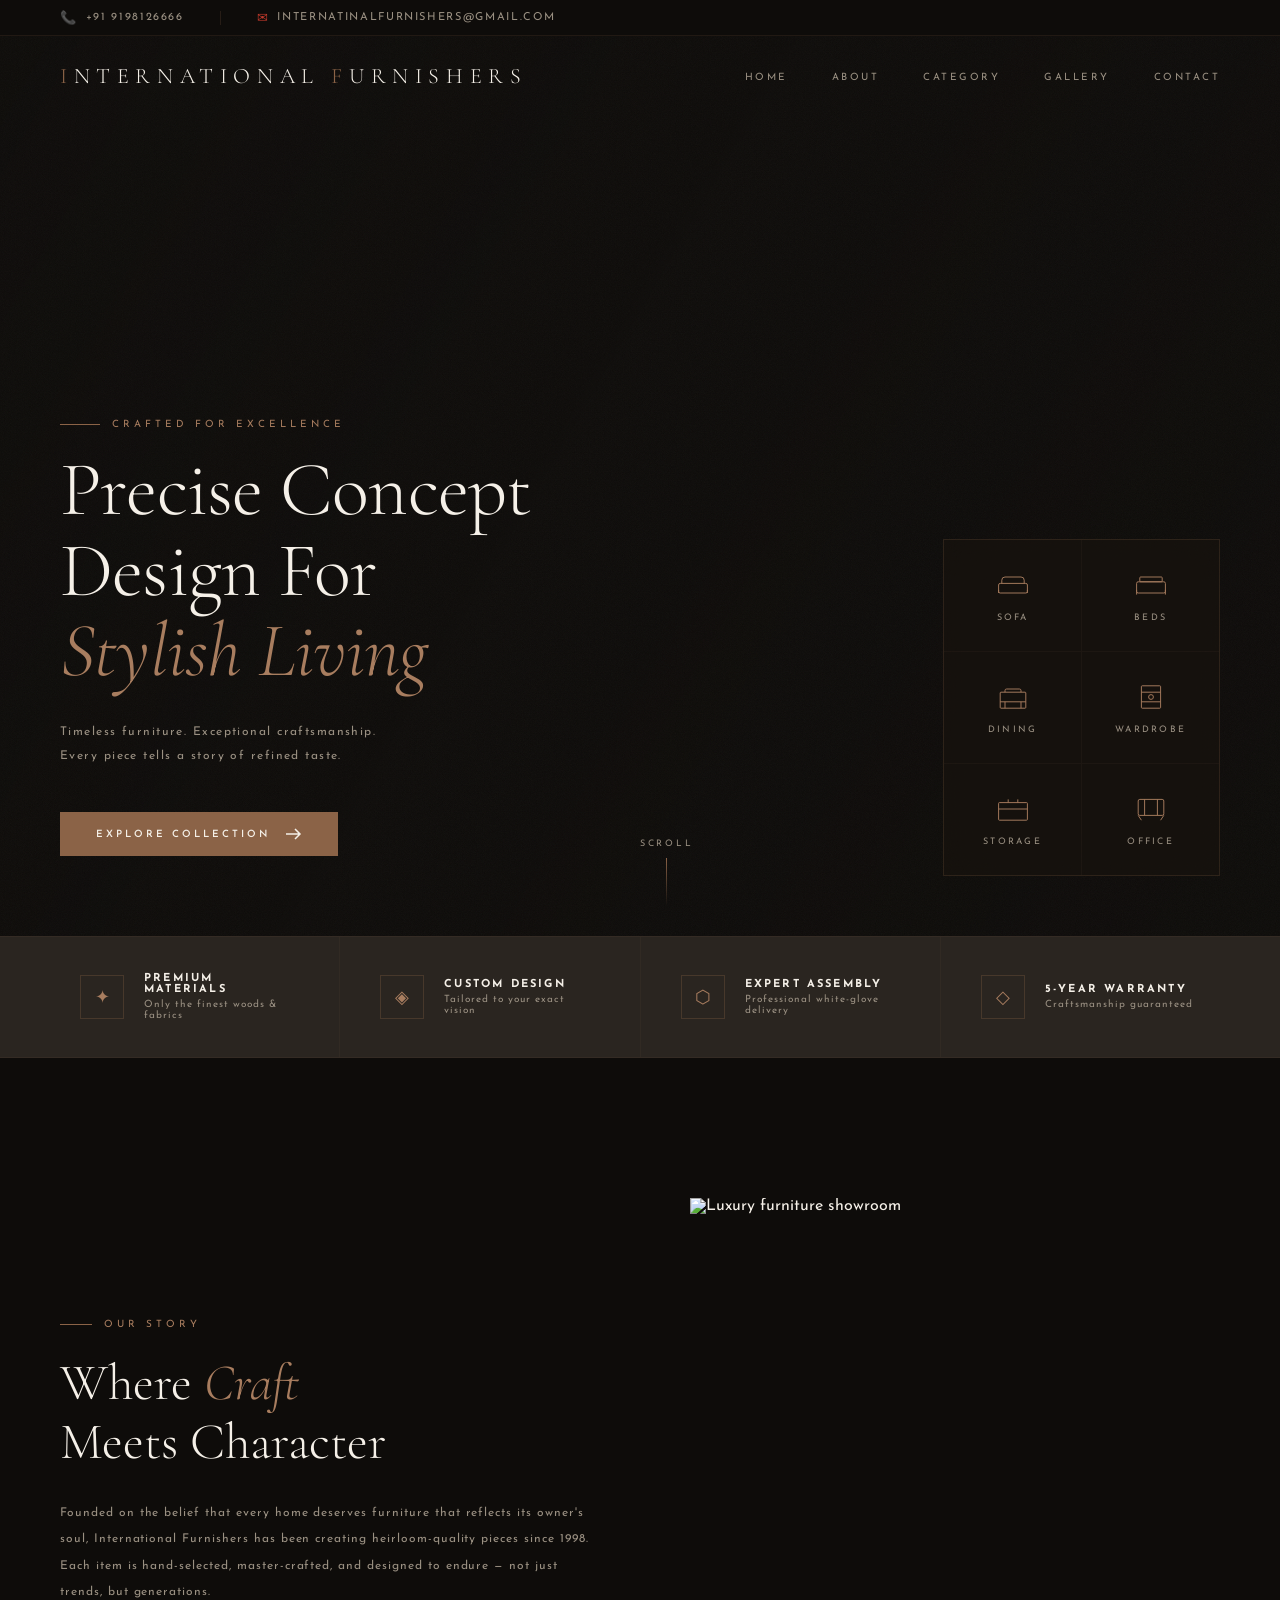
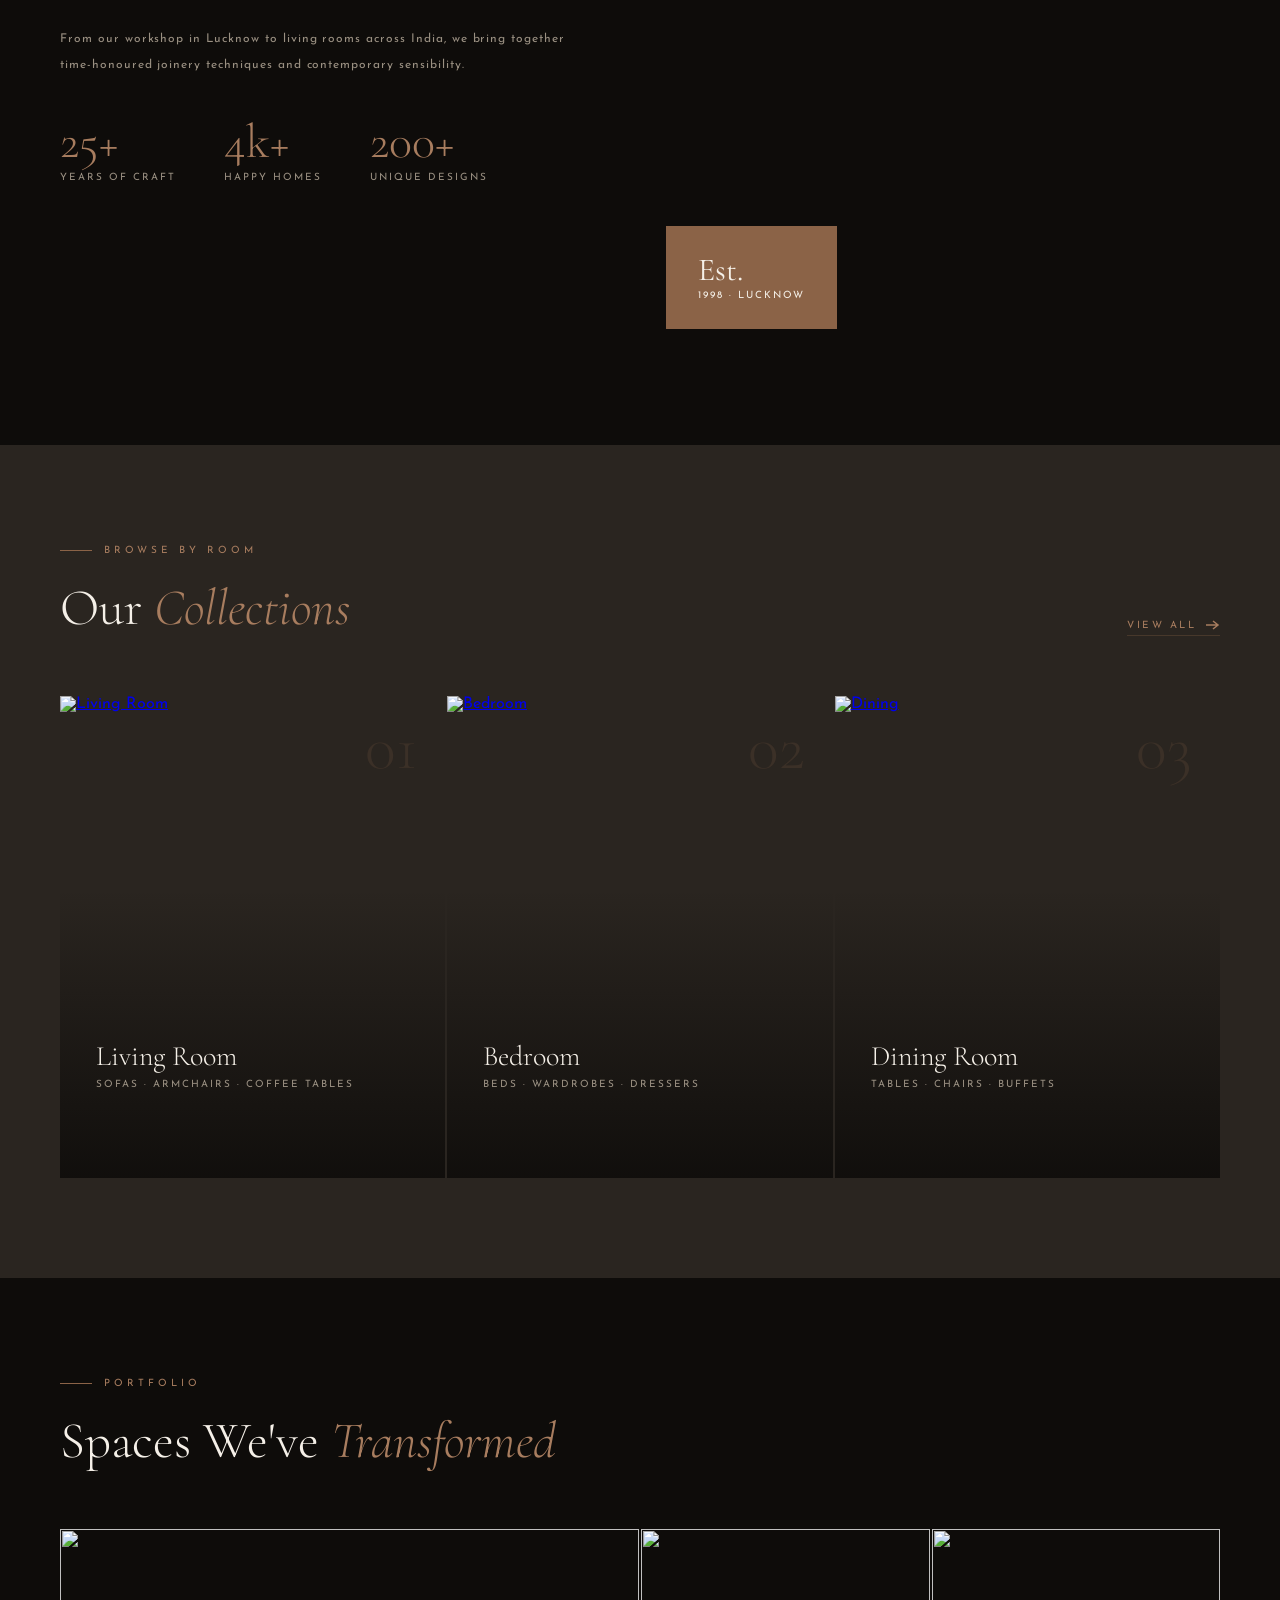
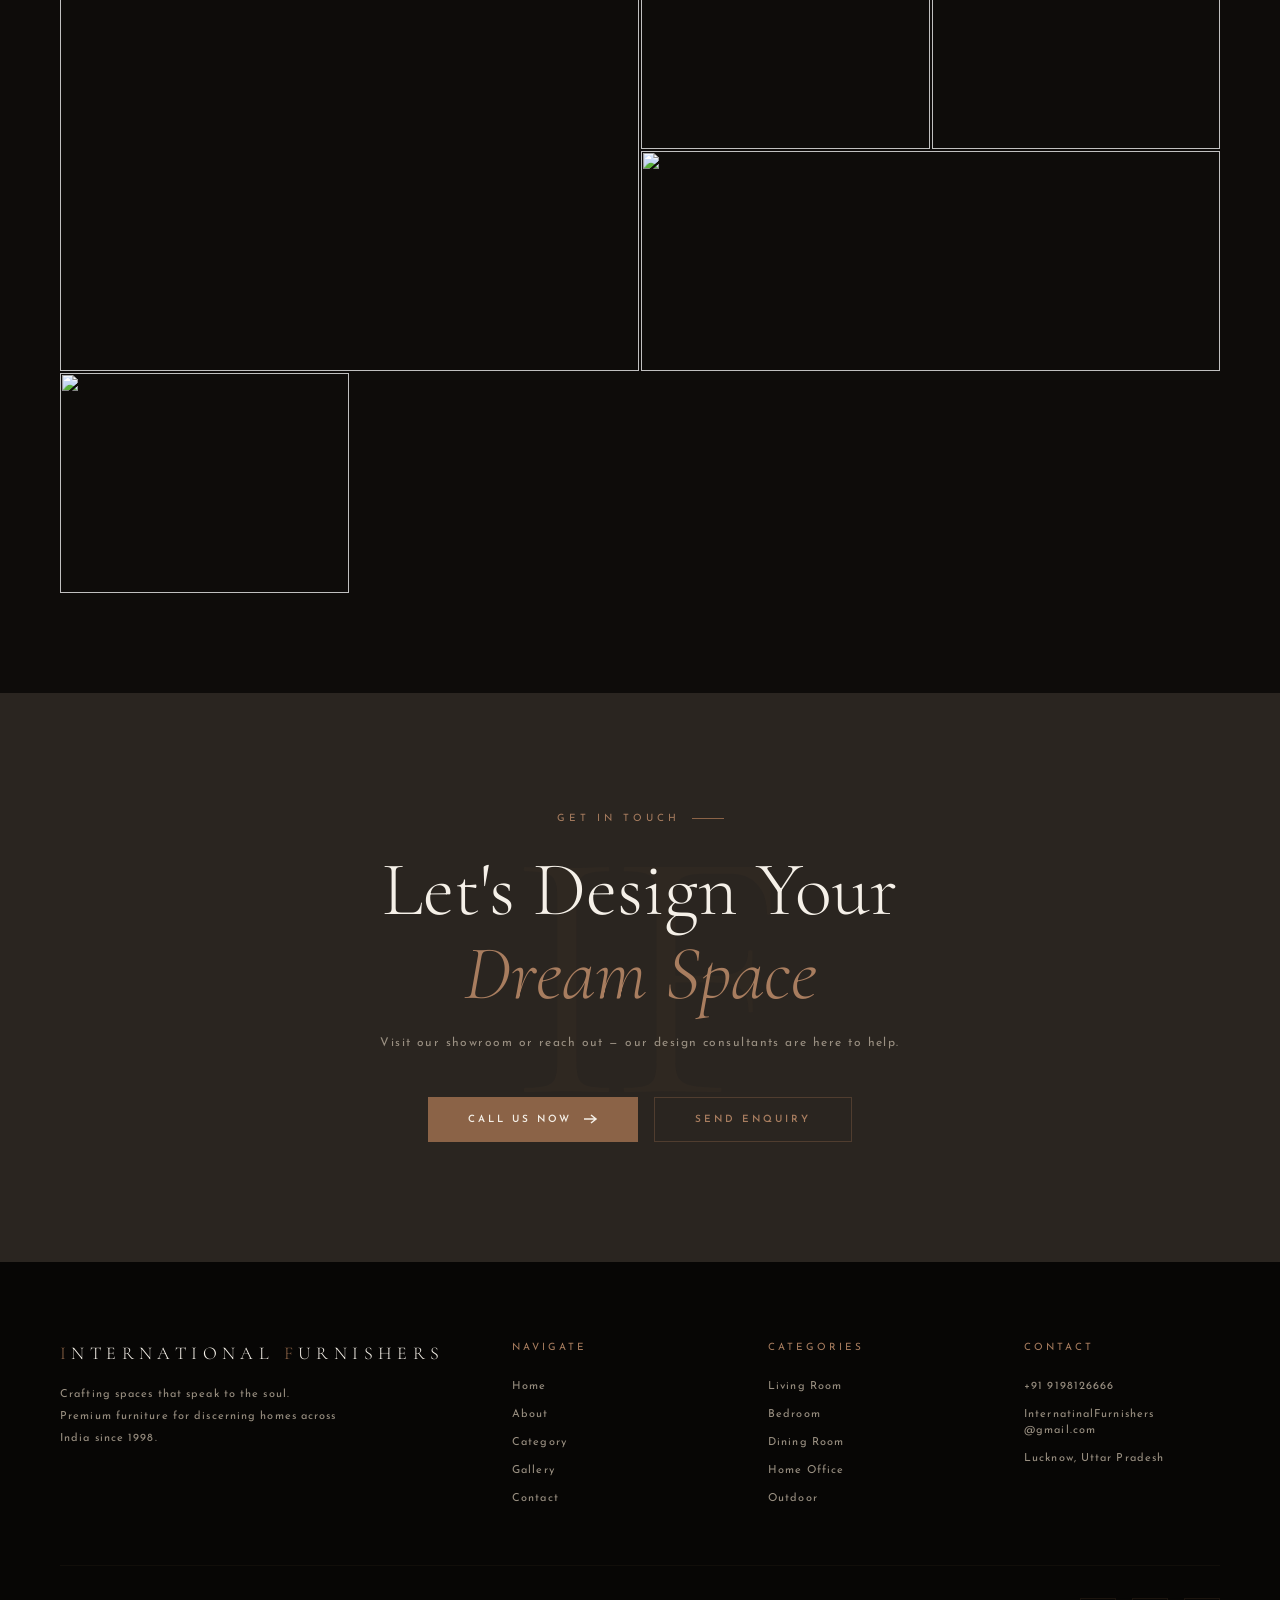
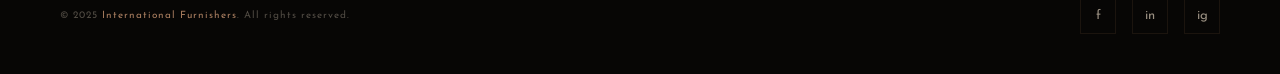
==== commit eab040ac: "Implement Google Drive folder sync integration, 100 bed placeholders, and custom filename details pa" ====
--- a/index.html
+++ b/index.html
@@ -26,29 +26,6 @@
       background: var(--dark);
       color: var(--cream);
       overflow-x: hidden;
-      cursor: none;
-    }
-
-    /* Custom Cursor */
-    .cursor {
-      width: 8px; height: 8px;
-      background: var(--walnut);
-      border-radius: 50%;
-      position: fixed;
-      pointer-events: none;
-      z-index: 9999;
-      transform: translate(-50%,-50%);
-      transition: transform 0.1s ease;
-    }
-    .cursor-ring {
-      width: 36px; height: 36px;
-      border: 1px solid rgba(139,99,71,0.5);
-      border-radius: 50%;
-      position: fixed;
-      pointer-events: none;
-      z-index: 9998;
-      transform: translate(-50%,-50%);
-      transition: all 0.18s ease;
     }
 
     /* TOP BAR */
@@ -252,7 +229,6 @@
       align-items: center;
       gap: 12px;
       background: rgba(14,12,10,0.5);
-      cursor: none;
       transition: background 0.3s;
       border: 1px solid transparent;
       text-decoration: none;
@@ -479,7 +455,6 @@
       position: relative;
       overflow: hidden;
       aspect-ratio: 4/5;
-      cursor: none;
     }
     .cat-card img {
       width: 100%; height: 100%;
@@ -545,7 +520,6 @@
     .gallery-item {
       overflow: hidden;
       position: relative;
-      cursor: none;
     }
     .gallery-item:nth-child(1) { grid-column: span 2; grid-row: span 2; }
     .gallery-item:nth-child(4) { grid-column: span 2; }
@@ -769,8 +743,7 @@
 </head>
 <body>
 
-  <div class="cursor" id="cursor"></div>
-  <div class="cursor-ring" id="cursorRing"></div>
+
 
   <!-- TOP BAR -->
   <div class="topbar">
@@ -791,7 +764,7 @@
     <ul class="nav-links">
       <li><a href="#">Home</a></li>
       <li><a href="#about">About</a></li>
-      <li><a href="#categories">Category</a></li>
+      <li><a href="categories.html">Category</a></li>
       <li><a href="#gallery">Gallery</a></li>
       <li><a href="#contact">Contact</a></li>
     </ul>
@@ -823,27 +796,27 @@
     </div>
 
     <div class="category-panel">
-      <a href="#" class="cat-item">
+      <a href="categories.html?room=living" class="cat-item">
         <svg viewBox="0 0 40 32"><rect x="2" y="14" width="36" height="12" rx="2"/><path d="M6 14V10a4 4 0 014-4h20a4 4 0 014 4v4"/><path d="M2 22v4M38 22v4"/></svg>
         <span>Sofa</span>
       </a>
-      <a href="#" class="cat-item">
+      <a href="categories.html?room=bedroom" class="cat-item">
         <svg viewBox="0 0 40 32"><rect x="2" y="12" width="36" height="14" rx="2"/><rect x="6" y="6" width="28" height="6" rx="1"/><path d="M2 22v6M38 22v6"/></svg>
         <span>Beds</span>
       </a>
-      <a href="#" class="cat-item">
+      <a href="categories.html?room=dining" class="cat-item">
         <svg viewBox="0 0 40 32"><rect x="4" y="10" width="32" height="20" rx="1"/><path d="M10 10V8a2 2 0 012-2h16a2 2 0 012 2v2"/><path d="M4 22h32"/><path d="M10 30v-8M30 30v-8"/></svg>
         <span>Dining</span>
       </a>
-      <a href="#" class="cat-item">
+      <a href="categories.html?room=bedroom" class="cat-item">
         <svg viewBox="0 0 40 32"><rect x="8" y="2" width="24" height="28" rx="1"/><circle cx="20" cy="16" r="3"/><path d="M8 10h24M8 22h24"/></svg>
         <span>Wardrobe</span>
       </a>
-      <a href="#" class="cat-item">
+      <a href="categories.html?room=living" class="cat-item">
         <svg viewBox="0 0 40 32"><rect x="2" y="8" width="36" height="22" rx="1"/><path d="M2 16h36"/><path d="M14 8V4M26 8V4"/></svg>
         <span>Storage</span>
       </a>
-      <a href="#" class="cat-item">
+      <a href="categories.html?room=office" class="cat-item">
         <svg viewBox="0 0 40 32"><rect x="4" y="4" width="32" height="20" rx="2"/><path d="M4 24l4 6M36 24l-4 6"/><path d="M12 4v20M28 4v20"/></svg>
         <span>Office</span>
       </a>
@@ -924,7 +897,7 @@
         <div class="section-label">Browse By Room</div>
         <h2 class="section-title">Our <em>Collections</em></h2>
       </div>
-      <a href="#" class="view-all-link">
+      <a href="categories.html" class="view-all-link">
         View All
         <svg width="14" height="10" viewBox="0 0 14 10" fill="none" stroke="currentColor" stroke-width="1.5">
           <path d="M0 5h12M7 1l5 4-5 4"/>
@@ -932,7 +905,7 @@
       </a>
     </div>
     <div class="categories-grid">
-      <div class="cat-card reveal">
+      <a href="categories.html?room=living" class="cat-card reveal">
         <img src="https://images.unsplash.com/photo-1555041469-a586c61ea9bc?w=600&q=80" alt="Living Room">
         <div class="cat-card-overlay">
           <div class="cat-card-num">01</div>
@@ -940,8 +913,8 @@
           <p>Sofas · Armchairs · Coffee Tables</p>
           <div class="cat-card-arrow">→</div>
         </div>
-      </div>
-      <div class="cat-card reveal reveal-delay-1">
+      </a>
+      <a href="categories.html?room=bedroom" class="cat-card reveal reveal-delay-1">
         <img src="https://images.unsplash.com/photo-1505693314120-0d443867891c?w=600&q=80" alt="Bedroom">
         <div class="cat-card-overlay">
           <div class="cat-card-num">02</div>
@@ -949,8 +922,8 @@
           <p>Beds · Wardrobes · Dressers</p>
           <div class="cat-card-arrow">→</div>
         </div>
-      </div>
-      <div class="cat-card reveal reveal-delay-2">
+      </a>
+      <a href="categories.html?room=dining" class="cat-card reveal reveal-delay-2">
         <img src="https://images.unsplash.com/photo-1556909114-f6e7ad7d3136?w=600&q=80" alt="Dining">
         <div class="cat-card-overlay">
           <div class="cat-card-num">03</div>
@@ -958,7 +931,7 @@
           <p>Tables · Chairs · Buffets</p>
           <div class="cat-card-arrow">→</div>
         </div>
-      </div>
+      </a>
     </div>
   </section>
 
@@ -1024,7 +997,7 @@
         <ul class="footer-links">
           <li><a href="#">Home</a></li>
           <li><a href="#about">About</a></li>
-          <li><a href="#categories">Category</a></li>
+          <li><a href="categories.html">Category</a></li>
           <li><a href="#gallery">Gallery</a></li>
           <li><a href="#contact">Contact</a></li>
         </ul>
@@ -1032,11 +1005,11 @@
       <div>
         <div class="footer-heading">Categories</div>
         <ul class="footer-links">
-          <li><a href="#">Living Room</a></li>
-          <li><a href="#">Bedroom</a></li>
-          <li><a href="#">Dining Room</a></li>
-          <li><a href="#">Home Office</a></li>
-          <li><a href="#">Outdoor</a></li>
+          <li><a href="categories.html?room=living">Living Room</a></li>
+          <li><a href="categories.html?room=bedroom">Bedroom</a></li>
+          <li><a href="categories.html?room=dining">Dining Room</a></li>
+          <li><a href="categories.html?room=office">Home Office</a></li>
+          <li><a href="categories.html?room=outdoor">Outdoor</a></li>
         </ul>
       </div>
       <div>
@@ -1059,34 +1032,6 @@
   </footer>
 
   <script>
-    const cursor = document.getElementById('cursor');
-    const ring = document.getElementById('cursorRing');
-    let mx = 0, my = 0, rx = 0, ry = 0;
-    document.addEventListener('mousemove', e => { mx = e.clientX; my = e.clientY; });
-    function animCursor() {
-      cursor.style.left = mx + 'px';
-      cursor.style.top = my + 'px';
-      rx += (mx - rx) * 0.12;
-      ry += (my - ry) * 0.12;
-      ring.style.left = rx + 'px';
-      ring.style.top = ry + 'px';
-      requestAnimationFrame(animCursor);
-    }
-    animCursor();
-
-    document.querySelectorAll('a, button, .cat-card, .gallery-item').forEach(el => {
-      el.addEventListener('mouseenter', () => {
-        ring.style.width = '60px';
-        ring.style.height = '60px';
-        ring.style.background = 'rgba(139,99,71,0.06)';
-      });
-      el.addEventListener('mouseleave', () => {
-        ring.style.width = '36px';
-        ring.style.height = '36px';
-        ring.style.background = 'transparent';
-      });
-    });
-
     const nav = document.getElementById('mainNav');
     const topbarH = document.querySelector('.topbar').offsetHeight;
     window.addEventListener('scroll', () => {
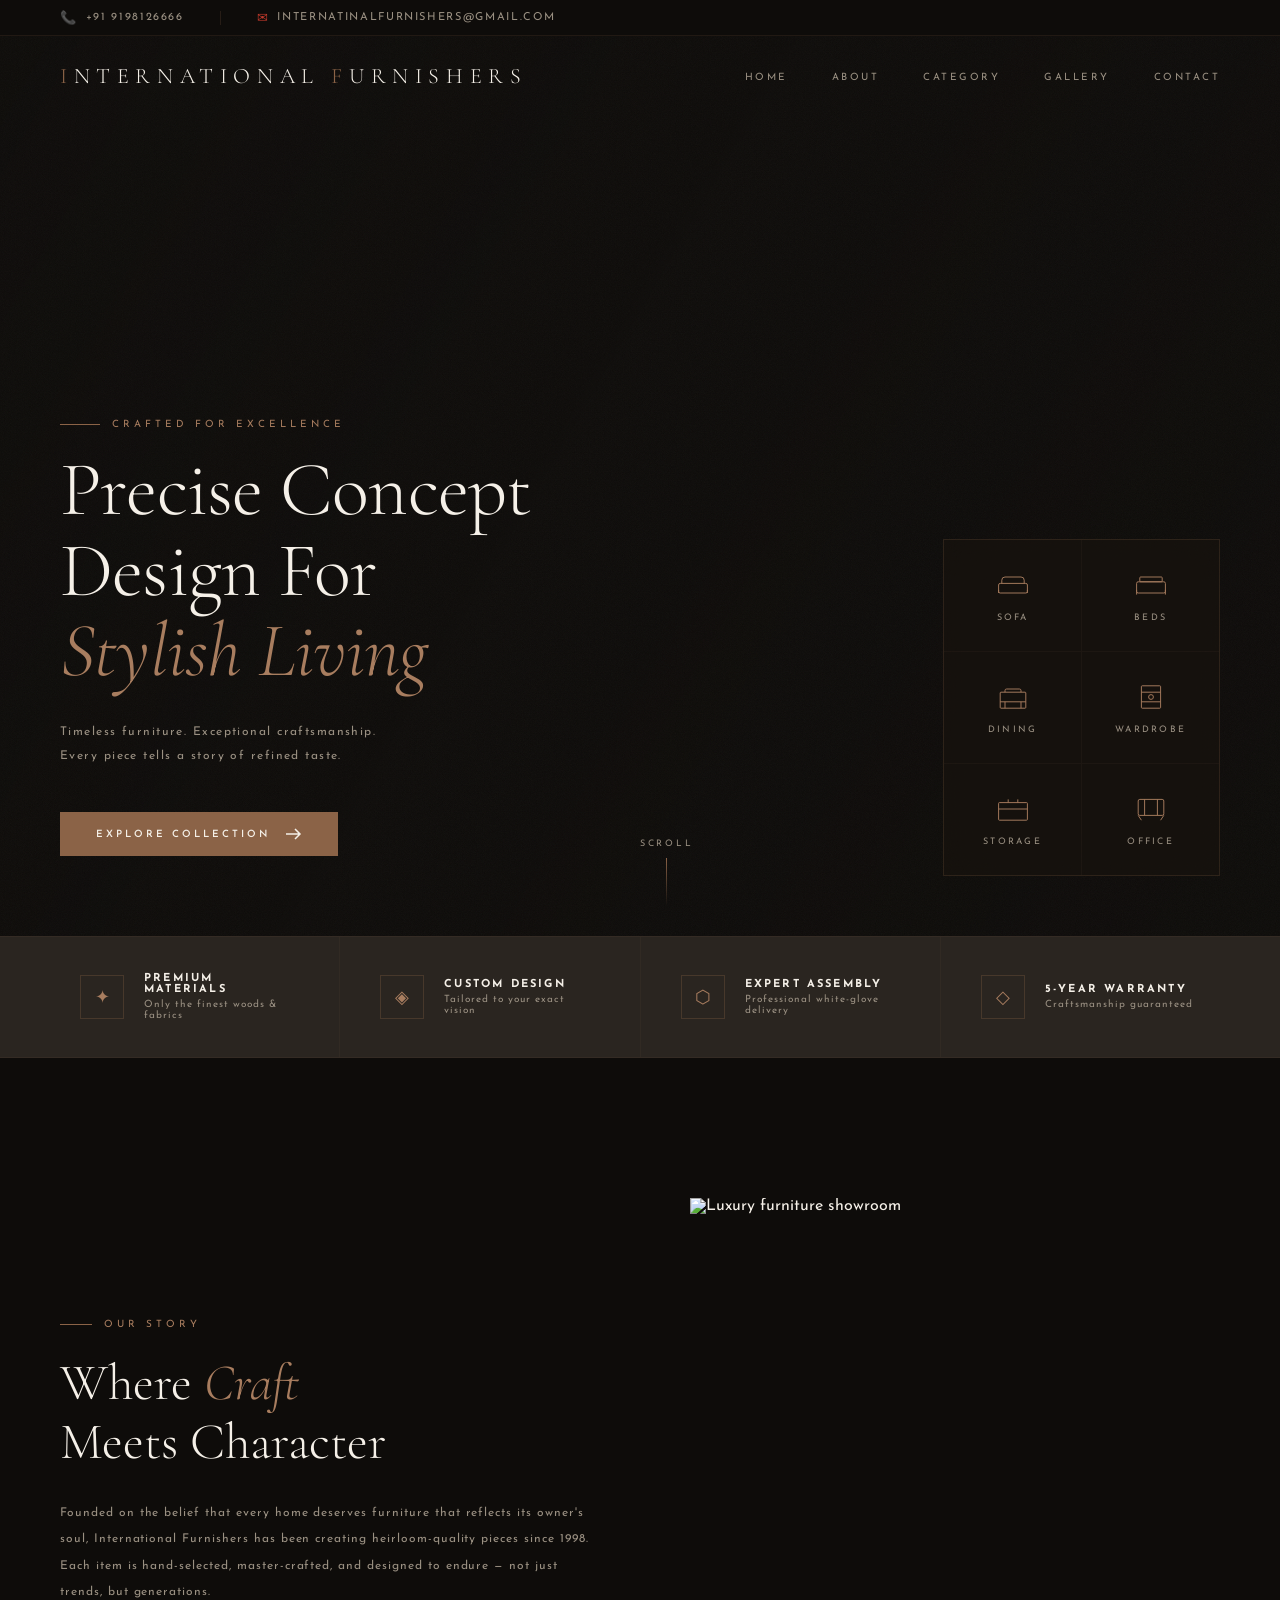
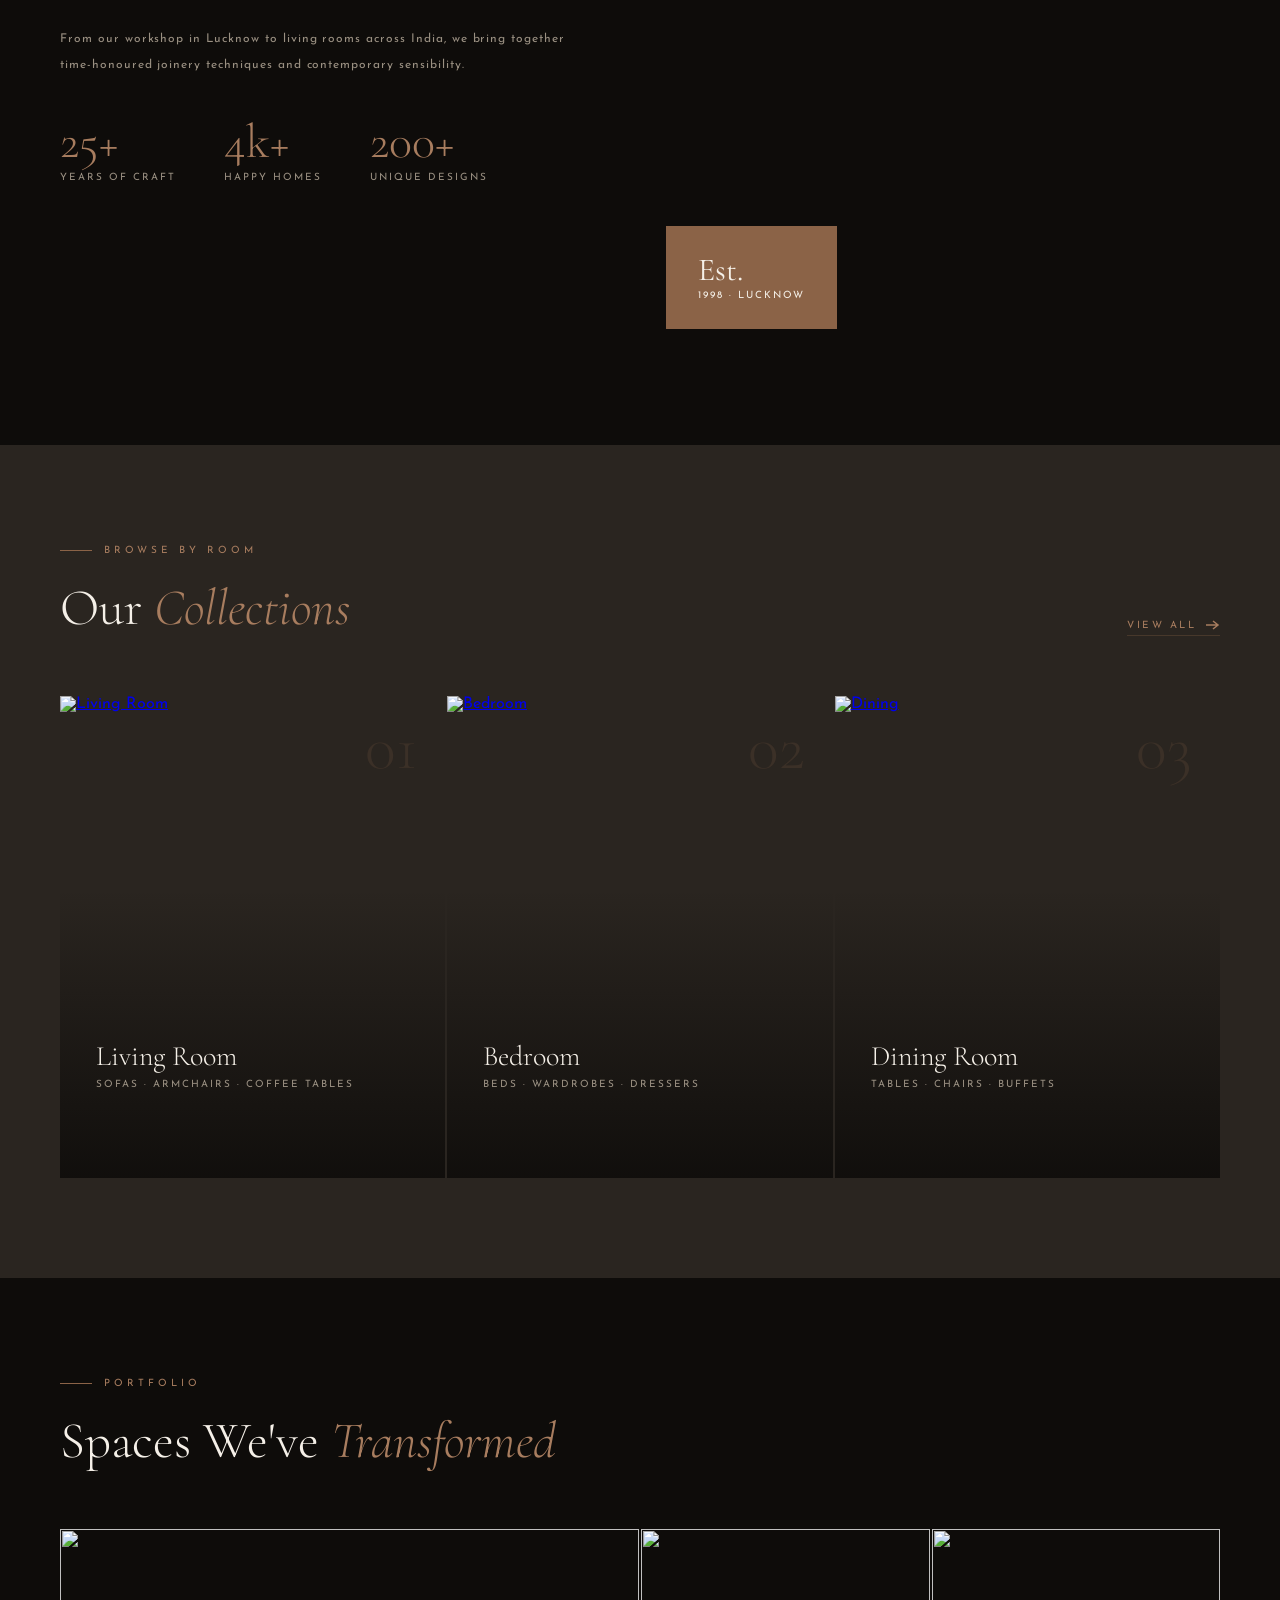
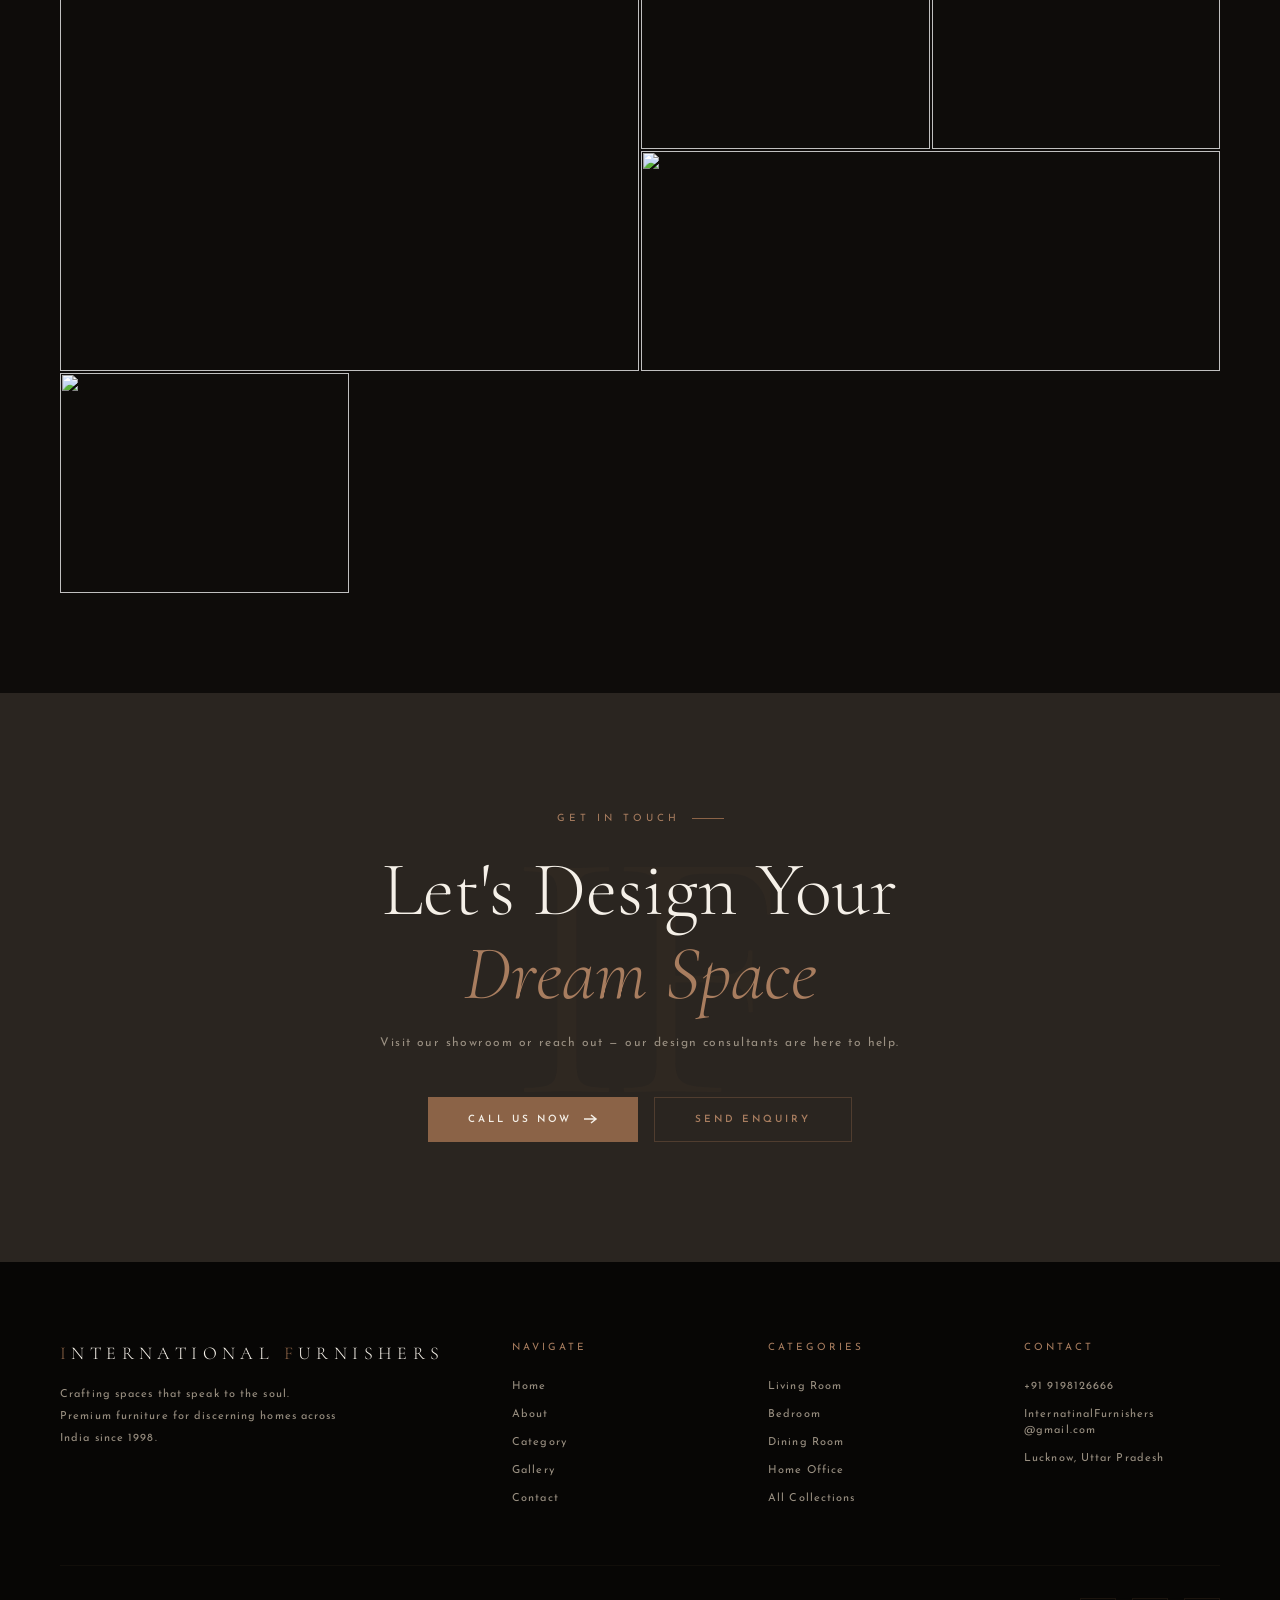
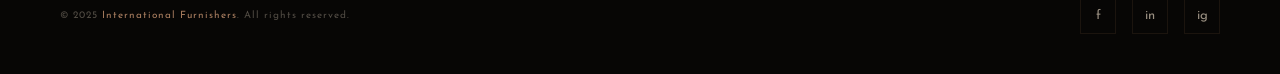
==== commit 0ae6e6bf: "new" ====
--- a/index.html
+++ b/index.html
@@ -796,27 +796,27 @@
     </div>
 
     <div class="category-panel">
-      <a href="categories.html?room=living" class="cat-item">
+      <a href="categories.html?category=sofa" class="cat-item">
         <svg viewBox="0 0 40 32"><rect x="2" y="14" width="36" height="12" rx="2"/><path d="M6 14V10a4 4 0 014-4h20a4 4 0 014 4v4"/><path d="M2 22v4M38 22v4"/></svg>
         <span>Sofa</span>
       </a>
-      <a href="categories.html?room=bedroom" class="cat-item">
+      <a href="categories.html?category=domestic&subcategory=bed" class="cat-item">
         <svg viewBox="0 0 40 32"><rect x="2" y="12" width="36" height="14" rx="2"/><rect x="6" y="6" width="28" height="6" rx="1"/><path d="M2 22v6M38 22v6"/></svg>
         <span>Beds</span>
       </a>
-      <a href="categories.html?room=dining" class="cat-item">
+      <a href="categories.html?category=dining-table" class="cat-item">
         <svg viewBox="0 0 40 32"><rect x="4" y="10" width="32" height="20" rx="1"/><path d="M10 10V8a2 2 0 012-2h16a2 2 0 012 2v2"/><path d="M4 22h32"/><path d="M10 30v-8M30 30v-8"/></svg>
         <span>Dining</span>
       </a>
-      <a href="categories.html?room=bedroom" class="cat-item">
+      <a href="categories.html?category=wardrobe" class="cat-item">
         <svg viewBox="0 0 40 32"><rect x="8" y="2" width="24" height="28" rx="1"/><circle cx="20" cy="16" r="3"/><path d="M8 10h24M8 22h24"/></svg>
         <span>Wardrobe</span>
       </a>
-      <a href="categories.html?room=living" class="cat-item">
+      <a href="categories.html?category=domestic&subcategory=dressing-table" class="cat-item">
         <svg viewBox="0 0 40 32"><rect x="2" y="8" width="36" height="22" rx="1"/><path d="M2 16h36"/><path d="M14 8V4M26 8V4"/></svg>
         <span>Storage</span>
       </a>
-      <a href="categories.html?room=office" class="cat-item">
+      <a href="categories.html?category=office" class="cat-item">
         <svg viewBox="0 0 40 32"><rect x="4" y="4" width="32" height="20" rx="2"/><path d="M4 24l4 6M36 24l-4 6"/><path d="M12 4v20M28 4v20"/></svg>
         <span>Office</span>
       </a>
@@ -905,7 +905,7 @@
       </a>
     </div>
     <div class="categories-grid">
-      <a href="categories.html?room=living" class="cat-card reveal">
+      <a href="categories.html?category=sofa" class="cat-card reveal">
         <img src="https://images.unsplash.com/photo-1555041469-a586c61ea9bc?w=600&q=80" alt="Living Room">
         <div class="cat-card-overlay">
           <div class="cat-card-num">01</div>
@@ -914,7 +914,7 @@
           <div class="cat-card-arrow">→</div>
         </div>
       </a>
-      <a href="categories.html?room=bedroom" class="cat-card reveal reveal-delay-1">
+      <a href="categories.html?category=domestic" class="cat-card reveal reveal-delay-1">
         <img src="https://images.unsplash.com/photo-1505693314120-0d443867891c?w=600&q=80" alt="Bedroom">
         <div class="cat-card-overlay">
           <div class="cat-card-num">02</div>
@@ -923,7 +923,7 @@
           <div class="cat-card-arrow">→</div>
         </div>
       </a>
-      <a href="categories.html?room=dining" class="cat-card reveal reveal-delay-2">
+      <a href="categories.html?category=dining-table" class="cat-card reveal reveal-delay-2">
         <img src="https://images.unsplash.com/photo-1556909114-f6e7ad7d3136?w=600&q=80" alt="Dining">
         <div class="cat-card-overlay">
           <div class="cat-card-num">03</div>
@@ -1005,11 +1005,11 @@
       <div>
         <div class="footer-heading">Categories</div>
         <ul class="footer-links">
-          <li><a href="categories.html?room=living">Living Room</a></li>
-          <li><a href="categories.html?room=bedroom">Bedroom</a></li>
-          <li><a href="categories.html?room=dining">Dining Room</a></li>
-          <li><a href="categories.html?room=office">Home Office</a></li>
-          <li><a href="categories.html?room=outdoor">Outdoor</a></li>
+          <li><a href="categories.html?category=sofa">Living Room</a></li>
+          <li><a href="categories.html?category=domestic">Bedroom</a></li>
+          <li><a href="categories.html?category=dining-table">Dining Room</a></li>
+          <li><a href="categories.html?category=office">Home Office</a></li>
+          <li><a href="categories.html">All Collections</a></li>
         </ul>
       </div>
       <div>
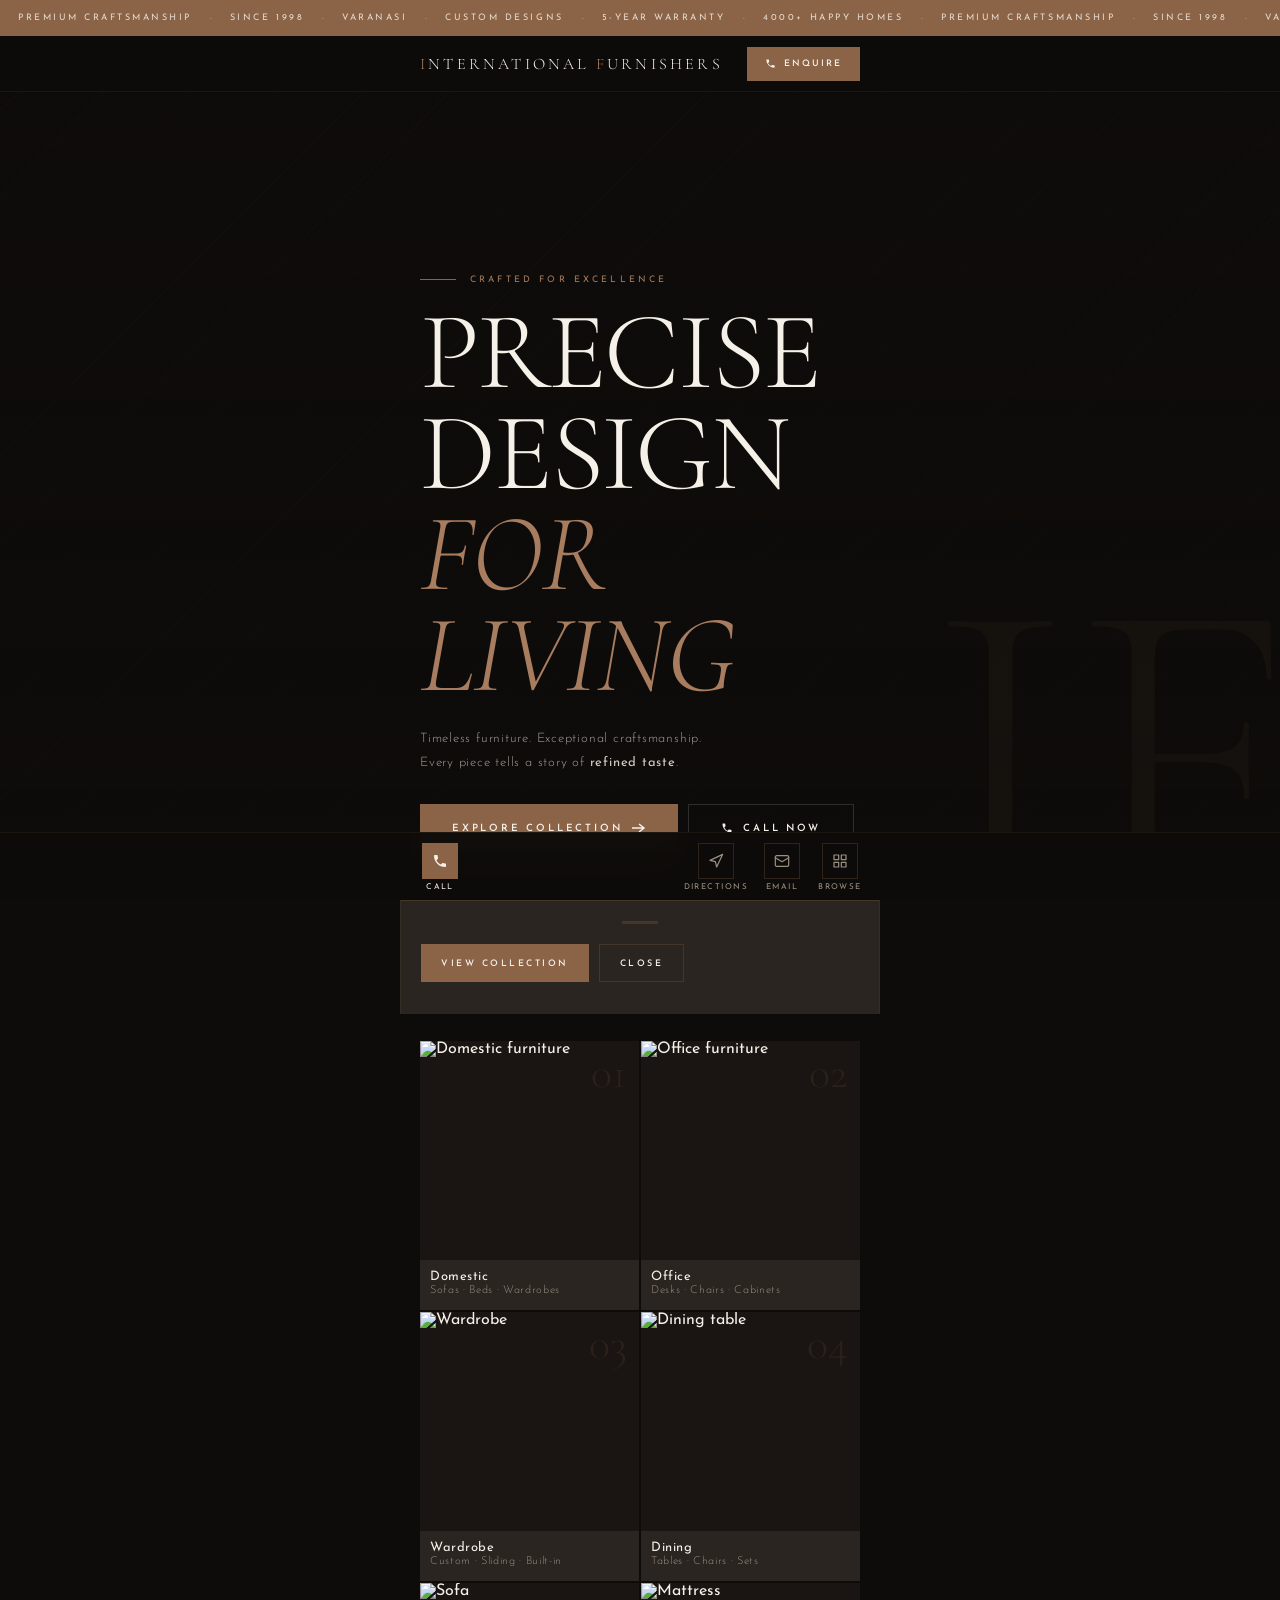
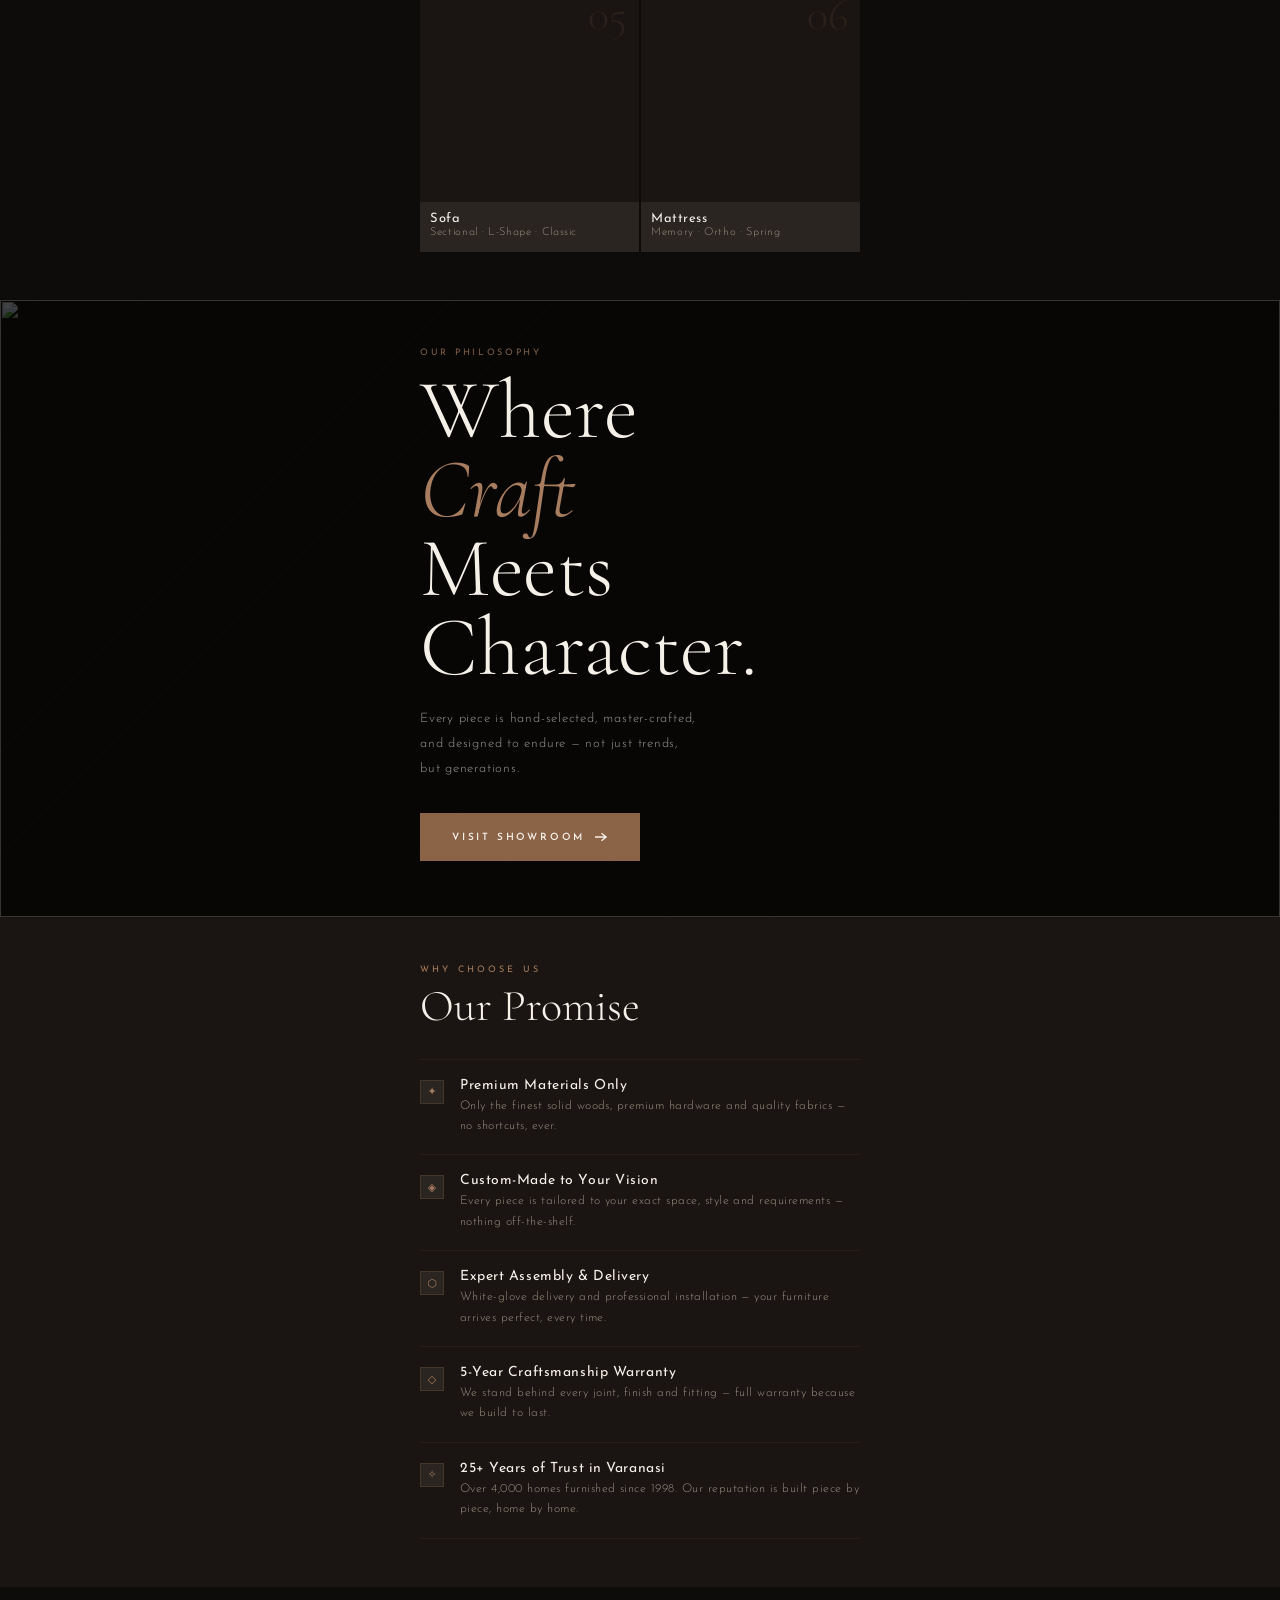
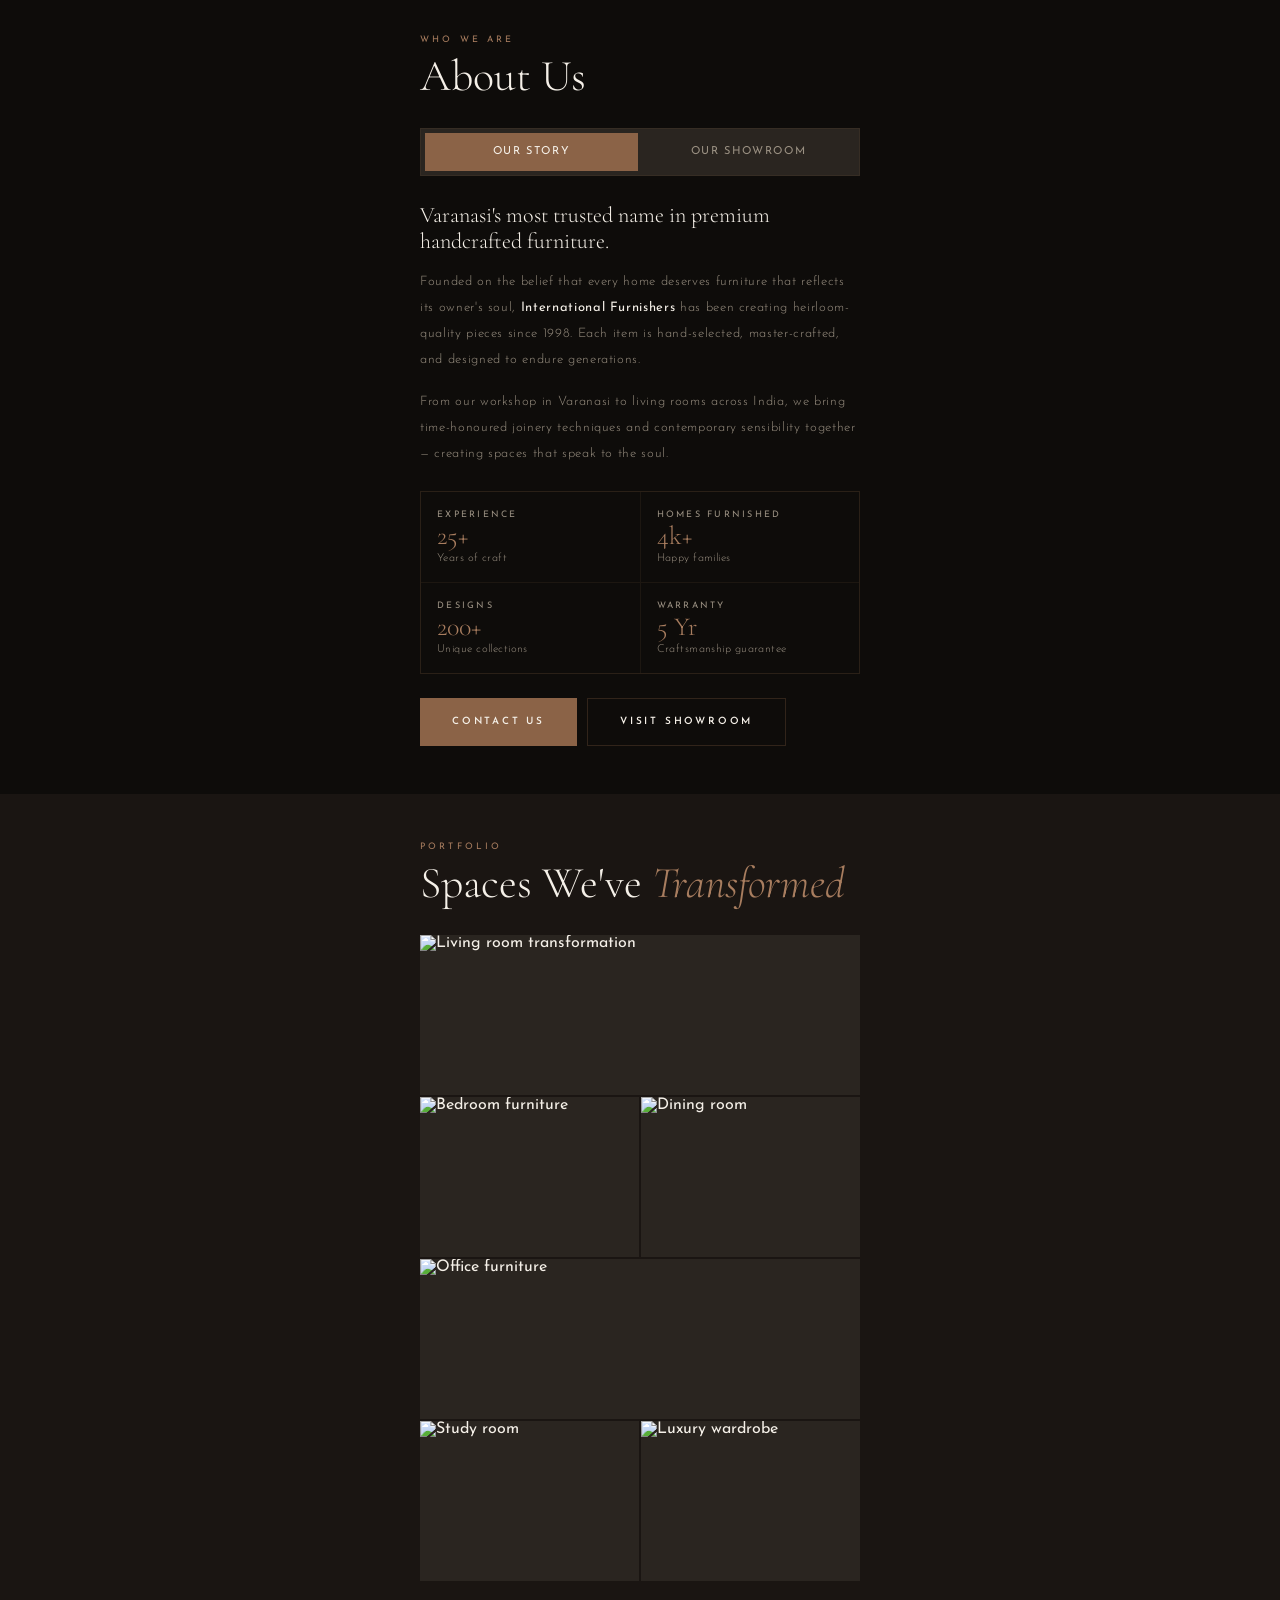
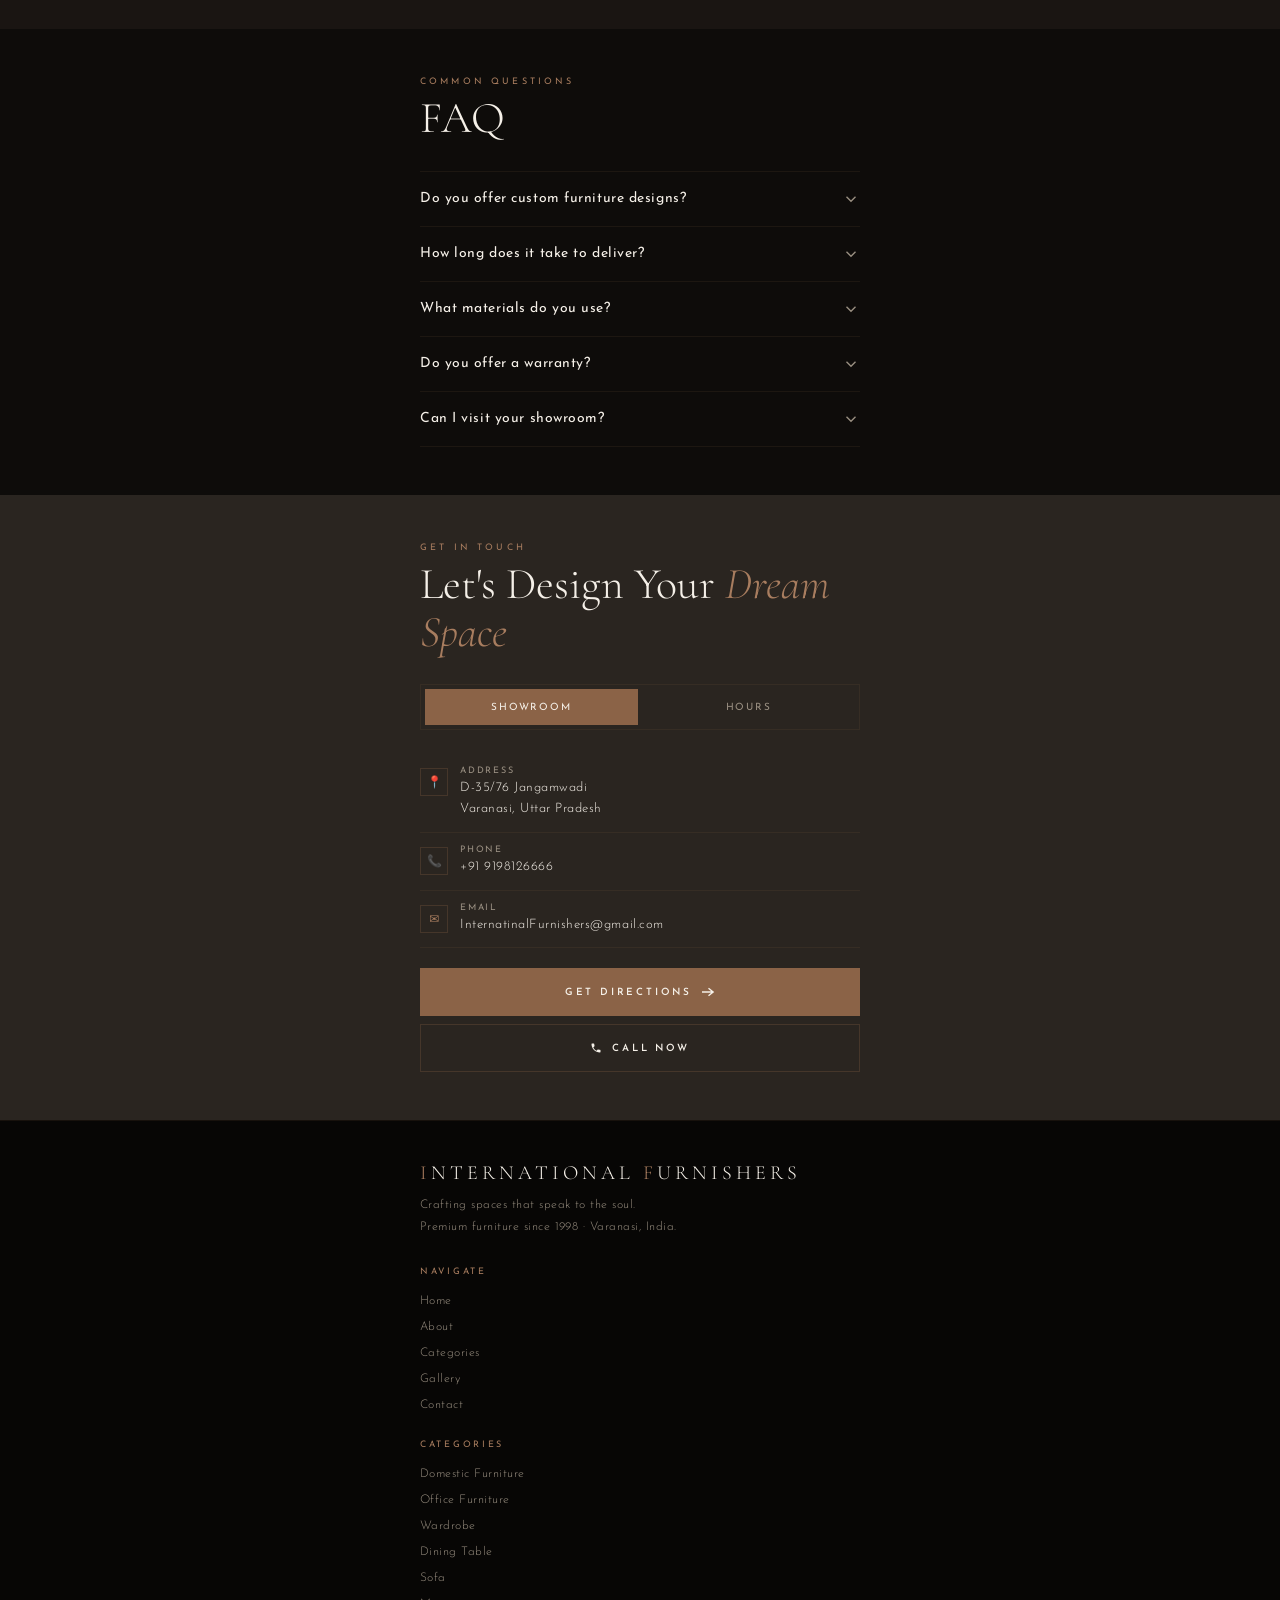
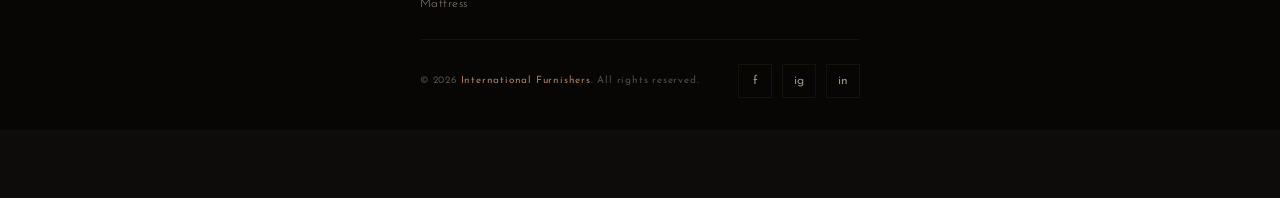
==== commit 3cc67aad: "Update index.html" ====
--- a/index.html
+++ b/index.html
@@ -1,1059 +1,1266 @@
 <!DOCTYPE html>
 <html lang="en">
 <head>
-  <meta charset="UTF-8" />
-  <meta name="viewport" content="width=device-width, initial-scale=1.0"/>
-  <title>International Furnishers</title>
-  <link rel="preconnect" href="https://fonts.googleapis.com">
-  <link href="https://fonts.googleapis.com/css2?family=Cormorant+Garamond:ital,wght@0,300;0,400;0,600;1,300;1,400&family=Josefin+Sans:wght@200;300;400;600&display=swap" rel="stylesheet">
+  <meta charset="UTF-8"/>
+  <meta name="viewport" content="width=device-width, initial-scale=1.0, viewport-fit=cover"/>
+  <title>International Furnishers | Premium Furniture · Varanasi</title>
+  <meta name="description" content="International Furnishers — premium handcrafted furniture in Varanasi since 1998. Domestic, office, wardrobe, dining & mattress. Visit our showroom or call +91 9198126666."/>
+  <meta name="theme-color" content="#0e0c0a"/>
+
+  <link rel="preconnect" href="https://fonts.googleapis.com"/>
+  <link rel="preconnect" href="https://fonts.gstatic.com" crossorigin/>
+  <link href="https://fonts.googleapis.com/css2?family=Cormorant+Garamond:ital,wght@0,300;0,400;0,600;1,300;1,400&family=Josefin+Sans:wght@200;300;400;600&display=swap" rel="stylesheet"/>
+
   <style>
-    *, *::before, *::after { margin: 0; padding: 0; box-sizing: border-box; }
-
+    /* ── TOKENS ── */
     :root {
-      --cream: #f5f0e8;
-      --dark: #0e0c0a;
-      --walnut: #8B6347;
+      --cream:        #f5f0e8;
+      --dark:         #0e0c0a;
+      --walnut:       #8B6347;
       --walnut-light: #a87d5f;
-      --warm-gray: #2a2520;
-      --text-muted: #9a9082;
-      --red: #c0392b;
-    }
-
-    html { scroll-behavior: smooth; }
-
+      --walnut-dim:   rgba(139,99,71,0.18);
+      --warm-gray:    #1a1512;
+      --warm-gray2:   #2a2520;
+      --muted:        #9a9082;
+      --hairline:     rgba(139,99,71,0.12);
+      --hairline-hard:rgba(139,99,71,0.28);
+
+      --disp: 'Cormorant Garamond', Georgia, serif;
+      --font: 'Josefin Sans', system-ui, sans-serif;
+
+      --r-sm:   4px;
+      --r-full: 9999px;
+      --bar-h:  68px;
+      --safe:   env(safe-area-inset-bottom, 0px);
+    }
+
+    *, *::before, *::after { box-sizing: border-box; margin: 0; padding: 0; }
+    html { scroll-behavior: smooth; scroll-padding-top: 72px; -webkit-text-size-adjust: 100%; }
     body {
-      font-family: 'Josefin Sans', sans-serif;
+      font-family: var(--font);
       background: var(--dark);
       color: var(--cream);
+      -webkit-font-smoothing: antialiased;
       overflow-x: hidden;
-    }
-
-    /* TOP BAR */
-    .topbar {
-      background: var(--dark);
-      border-bottom: 1px solid rgba(139,99,71,0.15);
-      padding: 10px 60px;
-      display: flex;
-      align-items: center;
-      gap: 36px;
-      font-size: 11px;
-      letter-spacing: 0.15em;
-      color: var(--text-muted);
-      text-transform: uppercase;
-    }
-    .topbar a { color: var(--text-muted); text-decoration: none; transition: color 0.3s; display: flex; align-items: center; gap: 8px; }
-    .topbar a:hover { color: var(--walnut); }
-    .topbar .icon { color: var(--red); font-size: 13px; }
-    .topbar-divider { width: 1px; height: 14px; background: rgba(139,99,71,0.2); }
-
-    /* NAV */
-    nav {
-      position: fixed;
-      top: 0; left: 0; right: 0;
-      z-index: 100;
-      padding: 0 60px;
-      display: flex;
-      align-items: center;
-      justify-content: space-between;
-      height: 80px;
-      transition: all 0.4s ease;
-    }
-    nav.scrolled {
-      background: rgba(14,12,10,0.95);
-      backdrop-filter: blur(20px);
-      border-bottom: 1px solid rgba(139,99,71,0.15);
-      height: 64px;
-    }
-    .logo {
-      font-family: 'Cormorant Garamond', serif;
-      font-size: 22px;
+      /* bottom bar padding */
+      padding-bottom: calc(var(--bar-h) + var(--safe));
+    }
+    a { color: inherit; text-decoration: none; }
+    img { display: block; max-width: 100%; }
+    button { font: inherit; cursor: pointer; }
+
+    .wrap { max-width: 480px; margin: 0 auto; padding: 0 20px; }
+
+    /* ══════════════════════════
+       TYPOGRAPHY SCALE
+    ══════════════════════════ */
+    .t-disp {
+      font-family: var(--disp);
+      font-size: clamp(64px, 20vw, 110px);
       font-weight: 300;
-      letter-spacing: 0.3em;
-      text-transform: uppercase;
-      color: var(--cream);
-      text-decoration: none;
-    }
-    .logo span { color: var(--walnut); }
-    .nav-links { display: flex; gap: 44px; list-style: none; }
-    .nav-links a {
-      font-size: 10px;
-      letter-spacing: 0.25em;
-      text-transform: uppercase;
-      color: var(--text-muted);
-      text-decoration: none;
-      position: relative;
-      transition: color 0.3s;
-    }
-    .nav-links a::after {
+      line-height: 0.92;
+      letter-spacing: -0.02em;
+    }
+    .t-xl {
+      font-family: var(--disp);
+      font-size: clamp(28px, 8vw, 44px);
+      font-weight: 300;
+      line-height: 1.1;
+    }
+    .t-lg { font-size: 18px; font-weight: 300; line-height: 1.3; }
+    .t-body { font-size: 13px; font-weight: 300; line-height: 2; letter-spacing: 0.06em; }
+    .t-cap { font-size: 11px; font-weight: 400; line-height: 1.6; }
+    .t-eye {
+      font-size: 9px; font-weight: 400;
+      letter-spacing: 0.35em; text-transform: uppercase;
+      color: var(--walnut-light);
+    }
+
+    /* ══════════════════════════
+       BUTTONS
+    ══════════════════════════ */
+    .btn {
+      display: inline-flex; align-items: center; gap: 10px;
+      height: 48px; padding: 0 32px;
+      font-family: var(--font); font-size: 10px; font-weight: 600;
+      letter-spacing: 0.28em; text-transform: uppercase;
+      cursor: pointer; text-decoration: none; white-space: nowrap;
+      border: none; position: relative; overflow: hidden;
+      transition: color 0.35s ease;
+      -webkit-tap-highlight-color: transparent;
+    }
+    .btn::before {
       content: '';
-      position: absolute;
-      bottom: -4px; left: 0;
-      width: 0; height: 1px;
+      position: absolute; inset: 0;
+      transform: translateX(-101%);
+      transition: transform 0.4s ease;
+    }
+    .btn:active { opacity: 0.82; }
+    .btn span, .btn svg { position: relative; z-index: 1; }
+    .btn svg { transition: transform 0.3s; flex-shrink: 0; }
+    .btn:hover svg { transform: translateX(5px); }
+    .btn:hover::before { transform: translateX(0); }
+
+    .btn-walnut { background: var(--walnut); color: var(--cream); }
+    .btn-walnut::before { background: var(--cream); }
+    .btn-walnut:hover { color: var(--dark); }
+
+    .btn-outline {
+      background: transparent; color: var(--cream);
+      border: 1px solid var(--hairline-hard);
+    }
+    .btn-outline::before { background: rgba(139,99,71,0.12); }
+    .btn-outline:hover { color: var(--walnut-light); border-color: var(--walnut); }
+
+    .btn-ghost {
+      background: transparent; color: var(--cream);
+      border: 1px solid rgba(255,255,255,0.14);
+    }
+    .btn-ghost::before { background: rgba(255,255,255,0.06); }
+    .btn-ghost:hover { color: var(--walnut-light); border-color: var(--hairline-hard); }
+
+    .btn-sm { height: 38px; padding: 0 20px; font-size: 9px; }
+
+    .btn-row { display: flex; flex-wrap: wrap; gap: 10px; align-items: center; }
+
+    /* ══════════════════════════
+       MARQUEE
+    ══════════════════════════ */
+    .marquee {
+      height: 36px;
       background: var(--walnut);
-      transition: width 0.35s ease;
-    }
-    .nav-links a:hover { color: var(--cream); }
-    .nav-links a:hover::after { width: 100%; }
-
-    /* HERO */
+      display: flex; align-items: center; overflow: hidden;
+    }
+    .mq-track {
+      display: flex; white-space: nowrap;
+      animation: mq-scroll 32s linear infinite;
+      will-change: transform; transform: translateZ(0);
+    }
+    .mq-item {
+      font-size: 9px; letter-spacing: 0.28em; text-transform: uppercase;
+      color: rgba(245,240,232,0.85); flex-shrink: 0; padding: 0 18px;
+    }
+    .mq-sep { color: rgba(245,240,232,0.45); flex-shrink: 0; font-size: 10px; }
+    @keyframes mq-scroll { from { transform: translateX(0); } to { transform: translateX(-50%); } }
+
+    /* ══════════════════════════
+       NAV
+    ══════════════════════════ */
+    .nav {
+      position: sticky; top: 0; z-index: 100;
+      height: 56px;
+      background: rgba(14,12,10,0.96);
+      backdrop-filter: blur(20px) saturate(160%);
+      -webkit-backdrop-filter: blur(20px) saturate(160%);
+      border-bottom: 1px solid var(--hairline);
+      transition: box-shadow 0.3s;
+    }
+    .nav.scrolled { box-shadow: 0 4px 24px rgba(0,0,0,0.5); }
+    .nav-inner {
+      max-width: 480px; margin: 0 auto; padding: 0 20px;
+      height: 100%; display: flex; align-items: center; justify-content: space-between;
+    }
+    .nav-logo {
+      font-family: var(--disp); font-size: 16px; font-weight: 300;
+      letter-spacing: 0.2em; text-transform: uppercase; color: var(--cream);
+    }
+    .nav-logo span { color: var(--walnut-light); }
+    .nav-cta {
+      display: inline-flex; align-items: center; gap: 8px;
+      height: 34px; padding: 0 18px;
+      background: var(--walnut); color: var(--cream);
+      font-size: 9px; font-weight: 600; letter-spacing: 0.22em;
+      text-transform: uppercase; border: none;
+    }
+
+    /* ══════════════════════════
+       HERO
+    ══════════════════════════ */
     .hero {
       position: relative;
-      height: 100vh;
-      min-height: 700px;
-      display: flex;
-      align-items: flex-end;
+      background: var(--dark);
+      min-height: calc(100svh - 92px);
+      display: flex; align-items: flex-end;
       overflow: hidden;
+      padding-bottom: 48px;
     }
     .hero-bg {
-      position: absolute;
-      inset: 0;
-      background: url('https://images.unsplash.com/photo-1555041469-a586c61ea9bc?w=1800&q=80') center/cover no-repeat;
-      transform: scale(1.08);
-      animation: heroZoom 12s ease forwards;
+      position: absolute; inset: 0;
+      background: url('https://images.unsplash.com/photo-1555041469-a586c61ea9bc?w=1400&q=80') center/cover no-repeat;
+      opacity: 0.55;
+      animation: heroZoom 14s ease forwards;
+      transform: scale(1.07);
     }
     @keyframes heroZoom { to { transform: scale(1); } }
-    .hero-overlay {
-      position: absolute;
-      inset: 0;
-      background: linear-gradient(
-        120deg,
-        rgba(14,12,10,0.82) 0%,
-        rgba(14,12,10,0.45) 50%,
-        rgba(14,12,10,0.2) 100%
-      );
-    }
-    .hero-grain {
-      position: absolute;
-      inset: 0;
-      opacity: 0.04;
-      background-image: url("data:image/svg+xml,%3Csvg viewBox='0 0 256 256' xmlns='http://www.w3.org/2000/svg'%3E%3Cfilter id='noise'%3E%3CfeTurbulence type='fractalNoise' baseFrequency='0.9' numOctaves='4' stitchTiles='stitch'/%3E%3C/filter%3E%3Crect width='100%25' height='100%25' filter='url(%23noise)'/%3E%3C/svg%3E");
-      background-size: 200px;
-    }
-    .hero-content {
-      position: relative;
-      z-index: 2;
-      padding: 0 60px 80px;
-      max-width: 640px;
-      animation: fadeUp 1.2s 0.3s ease both;
-    }
-    @keyframes fadeUp {
-      from { opacity: 0; transform: translateY(40px); }
-      to { opacity: 1; transform: translateY(0); }
+    .hero::before {
+      content: ''; position: absolute; inset: 0; z-index: 1; pointer-events: none;
+      background:
+        linear-gradient(180deg, rgba(14,12,10,0.18) 0%, rgba(14,12,10,0.65) 100%),
+        repeating-linear-gradient(-45deg, transparent, transparent 60px, rgba(245,240,232,0.012) 60px, rgba(245,240,232,0.012) 61px);
+    }
+    .hero-ghost {
+      position: absolute; right: -16px; bottom: -32px;
+      font-family: var(--disp);
+      font-size: clamp(180px, 55vw, 440px);
+      font-weight: 300; line-height: 0.8;
+      color: rgba(139,99,71,0.06);
+      user-select: none; pointer-events: none; z-index: 1;
+    }
+    .hero-inner {
+      position: relative; z-index: 2;
+      max-width: 480px; margin: 0 auto; width: 100%; padding: 0 20px;
     }
     .hero-eyebrow {
-      font-size: 10px;
-      letter-spacing: 0.4em;
-      text-transform: uppercase;
+      display: flex; align-items: center; gap: 14px;
+      margin-bottom: 18px;
+    }
+    .hero-eyebrow::before {
+      content: ''; display: block; width: 36px; height: 1px; background: var(--walnut);
+    }
+    .hero-title { color: var(--cream); margin-bottom: 20px; }
+    .hero-title em { font-style: italic; color: var(--walnut-light); }
+    .hero-sub {
+      font-size: 13px; font-weight: 300; line-height: 1.9;
+      letter-spacing: 0.06em; color: rgba(245,240,232,0.65);
+      margin-bottom: 28px; max-width: 300px;
+    }
+
+    /* ══════════════════════════
+       SECTIONS
+    ══════════════════════════ */
+    .sec { padding: 48px 0; }
+    .sec-warm { background: var(--warm-gray); }
+    .sec-warm2 { background: var(--warm-gray2); }
+
+    .sec-head { margin-bottom: 28px; }
+    .sec-eye { color: var(--walnut-light); margin-bottom: 8px; }
+    .sec-title { color: var(--cream); }
+    .sec-title em { font-style: italic; color: var(--walnut-light); }
+
+    /* ══════════════════════════
+       FEATURES LIST (disc-style)
+    ══════════════════════════ */
+    .disc-list { border-top: 1px solid var(--hairline); }
+    .disc-row {
+      display: flex; align-items: flex-start; gap: 16px;
+      padding: 18px 0; border-bottom: 1px solid var(--hairline);
+      transition: padding-left 0.22s ease;
+    }
+    @media (hover: hover) {
+      .disc-row:hover { padding-left: 6px; }
+      .disc-row:hover .disc-icon { background: var(--walnut); }
+    }
+    .disc-icon {
+      width: 24px; height: 24px;
+      background: var(--warm-gray2);
+      border: 1px solid var(--hairline-hard);
       color: var(--walnut-light);
-      margin-bottom: 20px;
-      display: flex;
-      align-items: center;
-      gap: 12px;
-    }
-    .hero-eyebrow::before {
-      content: '';
-      display: block;
-      width: 40px;
-      height: 1px;
-      background: var(--walnut);
-    }
-    .hero-title {
-      font-family: 'Cormorant Garamond', serif;
-      font-size: clamp(48px, 6vw, 88px);
-      font-weight: 300;
-      line-height: 1.05;
-      letter-spacing: -0.01em;
-      margin-bottom: 28px;
-      color: var(--cream);
-    }
-    .hero-title em {
-      font-style: italic;
-      color: var(--walnut-light);
-    }
-    .hero-desc {
-      font-size: 12px;
-      letter-spacing: 0.12em;
-      line-height: 2;
-      color: var(--text-muted);
-      margin-bottom: 44px;
-      max-width: 380px;
-    }
-    .hero-cta {
-      display: inline-flex;
-      align-items: center;
-      gap: 16px;
-      padding: 16px 36px;
-      background: var(--walnut);
-      color: var(--cream);
-      font-size: 10px;
-      font-weight: 600;
-      letter-spacing: 0.3em;
-      text-transform: uppercase;
-      text-decoration: none;
-      position: relative;
+      display: flex; align-items: center; justify-content: center;
+      flex-shrink: 0; margin-top: 2px;
+      font-size: 11px;
+      transition: background 0.18s;
+    }
+    .disc-title { font-size: 14px; font-weight: 400; color: var(--cream); margin-bottom: 3px; letter-spacing: 0.04em; }
+    .disc-desc { font-size: 12px; font-weight: 300; color: var(--muted); line-height: 1.7; letter-spacing: 0.04em; }
+
+    /* ══════════════════════════
+       CARDS GRID (products)
+    ══════════════════════════ */
+    .cards-grid {
+      display: grid; grid-template-columns: 1fr 1fr;
+      gap: 2px;
+    }
+    .card {
+      background: var(--warm-gray2);
+      cursor: pointer;
+      -webkit-tap-highlight-color: transparent;
+      transition: opacity 0.15s;
+      position: relative; overflow: hidden;
+    }
+    .card:active { opacity: 0.78; }
+    @media (hover: hover) {
+      .card:hover .card-img img { transform: scale(1.06); }
+      .card:hover .card-name { color: var(--walnut-light); }
+    }
+    .card-img {
+      background: #1a1512;
+      aspect-ratio: 1 / 1;
       overflow: hidden;
-      transition: all 0.35s ease;
-    }
-    .hero-cta::before {
-      content: '';
-      position: absolute;
-      inset: 0;
-      background: var(--cream);
-      transform: translateX(-101%);
-      transition: transform 0.4s ease;
-    }
-    .hero-cta:hover { color: var(--dark); }
-    .hero-cta:hover::before { transform: translateX(0); }
-    .hero-cta span { position: relative; z-index: 1; }
-    .hero-cta svg { position: relative; z-index: 1; transition: transform 0.3s; }
-    .hero-cta:hover svg { transform: translateX(6px); }
-
-    /* CATEGORY PANEL */
-    .category-panel {
-      position: absolute;
-      right: 60px;
-      bottom: 60px;
-      z-index: 2;
+    }
+    .card-img img {
+      width: 100%; height: 100%; object-fit: cover;
+      transition: transform 0.5s cubic-bezier(0.25,0.46,0.45,0.94);
+    }
+    .card-meta { padding: 10px 10px 14px; }
+    .card-name { font-size: 13px; font-weight: 400; color: var(--cream); margin-bottom: 2px; letter-spacing: 0.04em; transition: color 0.2s; }
+    .card-sub { font-size: 11px; font-weight: 300; color: var(--muted); letter-spacing: 0.06em; }
+    .card-num {
+      position: absolute; top: 10px; right: 12px;
+      font-family: var(--disp); font-size: 44px; font-weight: 300;
+      color: rgba(139,99,71,0.15); line-height: 1; pointer-events: none;
+    }
+
+    /* ══════════════════════════
+       CAMPAIGN / DARK BLOCK
+    ══════════════════════════ */
+    .campaign {
+      position: relative; background: #070605; overflow: hidden;
+      padding: 48px 0 calc(48px + 8px);
+    }
+    .campaign::before {
+      content: ''; position: absolute; inset: 0; z-index: 0; pointer-events: none;
+      background: repeating-linear-gradient(-45deg, transparent, transparent 72px, rgba(245,240,232,0.007) 72px, rgba(245,240,232,0.007) 73px);
+    }
+    .campaign-bg {
+      position: absolute; inset: 0;
+      object-fit: cover; width: 100%; height: 100%;
+      opacity: 0.25; z-index: 0;
+    }
+    .campaign-inner { position: relative; z-index: 2; max-width: 480px; margin: 0 auto; padding: 0 20px; }
+    .campaign-title {
+      font-family: var(--disp);
+      font-size: clamp(52px, 15vw, 84px);
+      font-weight: 300; line-height: 0.94;
+      color: var(--cream); margin-bottom: 20px;
+    }
+    .campaign-title em { font-style: italic; color: var(--walnut-light); }
+    .campaign-sub {
+      font-size: 13px; font-weight: 300; line-height: 1.9; letter-spacing: 0.06em;
+      color: rgba(245,240,232,0.62); margin-bottom: 32px; max-width: 280px;
+    }
+
+    /* ══════════════════════════
+       ABOUT / STATS
+    ══════════════════════════ */
+    .proof-grid {
+      display: grid; grid-template-columns: 1fr 1fr;
+      gap: 1px; background: var(--hairline); border: 1px solid var(--hairline);
+      margin: 24px 0;
+    }
+    .proof-item {
+      background: var(--dark); padding: 18px 16px;
+      display: flex; flex-direction: column; gap: 4px;
+    }
+    .proof-top { font-size: 9px; letter-spacing: 0.25em; text-transform: uppercase; color: var(--muted); }
+    .proof-main { font-family: var(--disp); font-size: 26px; font-weight: 300; color: var(--walnut-light); line-height: 1; }
+    .proof-note { font-size: 11px; font-weight: 300; color: var(--muted); letter-spacing: 0.04em; }
+
+    /* owner / about-tabs */
+    .about-tabs {
+      display: flex; background: var(--warm-gray2);
+      padding: 4px; margin-bottom: 26px; gap: 4px;
+      border: 1px solid var(--hairline);
+    }
+    .about-tab {
+      flex: 1; height: 38px; border: none;
+      background: transparent; color: var(--muted);
+      font-family: var(--font); font-size: 11px; font-weight: 400;
+      letter-spacing: 0.15em; text-transform: uppercase;
+      cursor: pointer; transition: background 0.2s, color 0.2s;
+      -webkit-tap-highlight-color: transparent;
+    }
+    .about-tab.active {
+      background: var(--walnut); color: var(--cream);
+    }
+    .about-panel { display: none; }
+    .about-panel.active { display: block; animation: fadeup 0.32s cubic-bezier(0.22,1,0.36,1) both; }
+
+    .about-lead { font-family: var(--disp); font-size: 22px; font-weight: 300; color: var(--cream); margin-bottom: 14px; line-height: 1.2; }
+    .about-body { font-size: 13px; font-weight: 300; line-height: 2; letter-spacing: 0.05em; color: var(--muted); }
+
+    /* owner card */
+    .owner-card {
+      background: var(--warm-gray2);
+      border: 1px solid var(--hairline);
+      overflow: hidden;
+    }
+    .owner-card-header {
+      background: #070605;
+      padding: 32px 24px 28px;
+      display: flex; flex-direction: column; align-items: center; text-align: center;
+      position: relative; overflow: hidden;
+    }
+    .owner-card-header::before {
+      content: ''; position: absolute; inset: 0;
+      background: repeating-linear-gradient(-45deg, transparent, transparent 44px, rgba(245,240,232,0.012) 44px, rgba(245,240,232,0.012) 45px);
+    }
+    .owner-avatar {
+      width: 88px; height: 88px;
+      border: 1px solid var(--hairline-hard);
+      overflow: hidden; margin-bottom: 14px;
+      background: var(--warm-gray2);
+      display: flex; align-items: center; justify-content: center;
+      position: relative; z-index: 1;
+    }
+    .owner-avatar img { width: 100%; height: 100%; object-fit: cover; object-position: top; }
+    .owner-eyebrow { font-size: 9px; letter-spacing: 0.3em; text-transform: uppercase; color: var(--walnut-light); margin-bottom: 6px; position: relative; z-index: 1; }
+    .owner-name { font-family: var(--disp); font-size: 28px; font-weight: 300; color: var(--cream); letter-spacing: 0.1em; margin-bottom: 14px; position: relative; z-index: 1; }
+    .owner-tags { display: flex; flex-wrap: wrap; justify-content: center; gap: 7px; position: relative; z-index: 1; }
+    .owner-tag {
+      height: 26px; padding: 0 12px;
+      background: rgba(139,99,71,0.10); border: 1px solid var(--hairline-hard);
+      font-size: 10px; font-weight: 400; letter-spacing: 0.1em;
+      color: rgba(245,240,232,0.72);
+      display: inline-flex; align-items: center;
+    }
+    .owner-stats {
+      display: grid; grid-template-columns: repeat(3,1fr);
+      border-bottom: 1px solid var(--hairline);
+    }
+    .owner-stat {
+      padding: 16px 10px; text-align: center;
+      border-right: 1px solid var(--hairline);
+    }
+    .owner-stat:last-child { border-right: 0; }
+    .owner-stat-num { font-family: var(--disp); font-size: 24px; font-weight: 300; color: var(--walnut-light); line-height: 1; }
+    .owner-stat-lbl { font-size: 8px; letter-spacing: 0.18em; text-transform: uppercase; color: var(--muted); margin-top: 4px; }
+    .owner-card-body { padding: 22px 20px 26px; }
+    .owner-bio { font-size: 13px; font-weight: 300; line-height: 1.9; letter-spacing: 0.04em; color: var(--muted); margin-bottom: 18px; }
+    .owner-quote {
+      display: flex; gap: 12px; align-items: flex-start;
+      padding: 16px 0; border-top: 1px solid var(--hairline); margin-bottom: 18px;
+    }
+    .owner-quote-bar { width: 2px; flex-shrink: 0; background: var(--walnut); min-height: 40px; margin-top: 3px; }
+    .owner-quote-text { font-family: var(--disp); font-style: italic; font-size: 17px; font-weight: 300; color: rgba(245,240,232,0.72); line-height: 1.5; }
+    .owner-actions { display: flex; flex-wrap: wrap; gap: 10px; }
+
+    /* ══════════════════════════
+       TIMINGS / LOCATION TABS
+    ══════════════════════════ */
+    .loc-tabs {
+      display: flex; padding: 4px; background: var(--warm-gray2);
+      border: 1px solid var(--hairline);
+      margin-bottom: 24px; gap: 4px;
+    }
+    .loc-tab {
+      flex: 1; height: 36px; border: none;
+      background: transparent; color: var(--muted);
+      font-family: var(--font); font-size: 10px; font-weight: 400;
+      letter-spacing: 0.18em; text-transform: uppercase;
+      cursor: pointer; transition: background 0.2s, color 0.2s;
+      -webkit-tap-highlight-color: transparent;
+    }
+    .loc-tab.active { background: var(--walnut); color: var(--cream); }
+    .loc-panel { display: none; }
+    .loc-panel.active { display: block; animation: fadeup 0.28s ease both; }
+
+    .timing-list { border-top: 1px solid var(--hairline); }
+    .timing-row {
+      display: flex; align-items: center; justify-content: space-between;
+      padding: 14px 0; border-bottom: 1px solid var(--hairline);
+      font-size: 13px;
+    }
+    .timing-day { font-weight: 400; letter-spacing: 0.04em; color: var(--cream); }
+    .timing-val { font-weight: 300; letter-spacing: 0.06em; color: var(--muted); }
+    .timing-row.today { background: rgba(139,99,71,0.07); padding-left: 10px; padding-right: 10px; margin: 0 -10px; }
+    .timing-row.today .timing-day { color: var(--walnut-light); font-weight: 400; }
+    .timing-row.today .timing-val { color: var(--walnut-light); }
+    .timing-closed { color: var(--muted) !important; }
+
+    /* location info */
+    .loc-info { margin-top: 20px; }
+    .loc-info-row {
+      display: flex; align-items: flex-start; gap: 12px;
+      padding: 12px 0; border-bottom: 1px solid var(--hairline);
+    }
+    .loc-info-icon {
+      width: 28px; height: 28px; flex-shrink: 0;
+      border: 1px solid var(--hairline-hard);
+      display: flex; align-items: center; justify-content: center;
+      color: var(--walnut-light); font-size: 12px; margin-top: 2px;
+    }
+    .loc-info-label { font-size: 9px; letter-spacing: 0.2em; text-transform: uppercase; color: var(--muted); margin-bottom: 3px; }
+    .loc-info-val { font-size: 13px; font-weight: 300; color: var(--cream); line-height: 1.6; letter-spacing: 0.04em; }
+    .loc-btn-grid { display: flex; flex-direction: column; gap: 8px; margin-top: 20px; }
+    .loc-btn-grid .btn { width: 100%; justify-content: center; }
+
+    /* ══════════════════════════
+       GALLERY (masonry)
+    ══════════════════════════ */
+    .gallery-grid {
       display: grid;
       grid-template-columns: 1fr 1fr;
-      gap: 1px;
-      background: rgba(139,99,71,0.1);
-      border: 1px solid rgba(139,99,71,0.15);
-      backdrop-filter: blur(24px);
-      animation: fadeUp 1.2s 0.6s ease both;
-    }
-    .cat-item {
-      padding: 28px 32px;
-      display: flex;
-      flex-direction: column;
-      align-items: center;
-      gap: 12px;
-      background: rgba(14,12,10,0.5);
-      transition: background 0.3s;
-      border: 1px solid transparent;
-      text-decoration: none;
-    }
-    .cat-item:hover {
-      background: rgba(139,99,71,0.12);
-      border-color: rgba(139,99,71,0.3);
-    }
-    .cat-item svg { width: 32px; height: 32px; stroke: var(--walnut-light); stroke-width: 1.2; fill: none; }
-    .cat-item span {
-      font-size: 9px;
-      letter-spacing: 0.25em;
-      text-transform: uppercase;
-      color: var(--text-muted);
-      transition: color 0.3s;
-    }
-    .cat-item:hover span { color: var(--walnut-light); }
-
-    /* SCROLL INDICATOR */
-    .scroll-hint {
-      position: absolute;
-      bottom: 30px;
-      left: 50%;
-      transform: translateX(-50%);
-      display: flex;
-      flex-direction: column;
-      align-items: center;
-      gap: 10px;
-      z-index: 2;
-      animation: fadeUp 1.2s 1s ease both;
-    }
-    .scroll-hint span {
-      font-size: 9px;
-      letter-spacing: 0.3em;
-      text-transform: uppercase;
-      color: var(--text-muted);
-    }
-    .scroll-line {
-      width: 1px;
-      height: 48px;
-      background: linear-gradient(to bottom, var(--walnut), transparent);
-      animation: scrollPulse 2s infinite;
-    }
-    @keyframes scrollPulse {
-      0%, 100% { opacity: 0.3; transform: scaleY(0.6); }
-      50% { opacity: 1; transform: scaleY(1); }
-    }
-
-    /* FEATURES STRIP */
-    .features-strip {
-      background: var(--warm-gray);
-      border-top: 1px solid rgba(139,99,71,0.1);
-      border-bottom: 1px solid rgba(139,99,71,0.1);
-      display: flex;
-      align-items: center;
-      justify-content: center;
-    }
-    .features-strip-inner {
-      display: flex;
-      width: 100%;
-      max-width: 1200px;
-    }
-    .feature-item {
-      flex: 1;
-      padding: 36px 40px;
-      display: flex;
-      align-items: center;
-      gap: 20px;
-      border-right: 1px solid rgba(139,99,71,0.08);
-    }
-    .feature-item:last-child { border-right: none; }
-    .feature-icon {
-      width: 44px; height: 44px;
-      border: 1px solid rgba(139,99,71,0.3);
-      display: flex;
-      align-items: center;
-      justify-content: center;
-      flex-shrink: 0;
-      color: var(--walnut-light);
-      font-size: 18px;
-    }
-    .feature-text h4 {
-      font-size: 11px;
-      letter-spacing: 0.2em;
-      text-transform: uppercase;
-      color: var(--cream);
-      margin-bottom: 4px;
-    }
-    .feature-text p {
-      font-size: 10px;
-      letter-spacing: 0.1em;
-      color: var(--text-muted);
-    }
-
-    /* ABOUT SECTION */
-    .about {
-      padding: 140px 60px;
-      display: grid;
-      grid-template-columns: 1fr 1fr;
-      gap: 100px;
-      max-width: 1300px;
-      margin: 0 auto;
-      align-items: center;
-    }
-    .section-label {
-      font-size: 10px;
-      letter-spacing: 0.4em;
-      text-transform: uppercase;
-      color: var(--walnut-light);
-      display: flex;
-      align-items: center;
-      gap: 12px;
-      margin-bottom: 24px;
-    }
-    .section-label::before {
-      content: '';
-      display: block;
-      width: 32px; height: 1px;
-      background: var(--walnut);
-    }
-    .about-title {
-      font-family: 'Cormorant Garamond', serif;
-      font-size: clamp(36px, 4vw, 56px);
-      font-weight: 300;
-      line-height: 1.15;
-      color: var(--cream);
-      margin-bottom: 28px;
-    }
-    .about-title em { font-style: italic; color: var(--walnut-light); }
-    .about-body {
-      font-size: 12px;
-      letter-spacing: 0.08em;
-      line-height: 2.2;
-      color: var(--text-muted);
-      margin-bottom: 40px;
-    }
-    .stat-row { display: flex; gap: 48px; margin-top: 40px; }
-    .stat h3 {
-      font-family: 'Cormorant Garamond', serif;
-      font-size: 48px;
-      font-weight: 300;
-      color: var(--walnut-light);
-      line-height: 1;
-    }
-    .stat p {
-      font-size: 10px;
-      letter-spacing: 0.2em;
-      text-transform: uppercase;
-      color: var(--text-muted);
-      margin-top: 6px;
-    }
-    .about-image-wrap { position: relative; }
-    .about-image-wrap img {
-      width: 100%;
-      aspect-ratio: 3/4;
-      object-fit: cover;
-      display: block;
-    }
-    .about-image-badge {
-      position: absolute;
-      bottom: -24px;
-      left: -24px;
-      background: var(--walnut);
-      color: var(--cream);
-      padding: 28px 32px;
-    }
-    .about-image-badge h4 {
-      font-family: 'Cormorant Garamond', serif;
-      font-size: 32px;
-      font-weight: 400;
-      line-height: 1;
-    }
-    .about-image-badge p {
-      font-size: 10px;
-      letter-spacing: 0.2em;
-      text-transform: uppercase;
-      margin-top: 4px;
-    }
-
-    /* CATEGORIES SECTION */
-    .categories-section {
-      padding: 100px 60px;
-      background: var(--warm-gray);
-    }
-    .section-header {
-      display: flex;
-      align-items: flex-end;
-      justify-content: space-between;
-      margin-bottom: 60px;
-      max-width: 1300px;
-      margin-left: auto;
-      margin-right: auto;
-    }
-    .section-title {
-      font-family: 'Cormorant Garamond', serif;
-      font-size: clamp(32px, 4vw, 52px);
-      font-weight: 300;
-      color: var(--cream);
-      line-height: 1.1;
-    }
-    .section-title em { font-style: italic; color: var(--walnut-light); }
-    .view-all-link {
-      font-size: 10px;
-      letter-spacing: 0.25em;
-      text-transform: uppercase;
-      color: var(--walnut-light);
-      text-decoration: none;
-      display: flex;
-      align-items: center;
-      gap: 10px;
-      transition: gap 0.3s;
-      padding-bottom: 4px;
-      border-bottom: 1px solid rgba(139,99,71,0.3);
-    }
-    .view-all-link:hover { gap: 18px; }
-    .categories-grid {
-      display: grid;
-      grid-template-columns: repeat(3, 1fr);
       gap: 2px;
-      max-width: 1300px;
-      margin: 0 auto;
-    }
-    .cat-card {
-      position: relative;
-      overflow: hidden;
-      aspect-ratio: 4/5;
-    }
-    .cat-card img {
-      width: 100%; height: 100%;
-      object-fit: cover;
-      transition: transform 0.8s ease;
-    }
-    .cat-card:hover img { transform: scale(1.07); }
-    .cat-card-overlay {
-      position: absolute;
-      inset: 0;
-      background: linear-gradient(to top, rgba(14,12,10,0.9) 0%, transparent 60%);
-      display: flex;
-      flex-direction: column;
-      justify-content: flex-end;
-      padding: 36px;
-    }
-    .cat-card-num {
-      font-family: 'Cormorant Garamond', serif;
-      font-size: 64px;
-      font-weight: 300;
-      color: rgba(139,99,71,0.18);
-      line-height: 1;
-      position: absolute;
-      top: 20px; right: 28px;
-    }
-    .cat-card h3 {
-      font-family: 'Cormorant Garamond', serif;
-      font-size: 28px;
-      font-weight: 300;
-      color: var(--cream);
-      margin-bottom: 6px;
-    }
-    .cat-card p {
-      font-size: 10px;
-      letter-spacing: 0.2em;
-      color: var(--text-muted);
-      text-transform: uppercase;
-    }
-    .cat-card-arrow {
-      width: 36px; height: 36px;
-      border: 1px solid rgba(139,99,71,0.4);
-      display: flex;
-      align-items: center;
-      justify-content: center;
-      margin-top: 16px;
-      color: var(--walnut-light);
-      opacity: 0;
-      transform: translateY(8px);
-      transition: all 0.35s ease;
-    }
-    .cat-card:hover .cat-card-arrow { opacity: 1; transform: translateY(0); }
-
-    /* GALLERY */
-    .gallery-section { padding: 100px 60px; }
-    .gallery-masonry {
-      display: grid;
-      grid-template-columns: repeat(4, 1fr);
-      grid-template-rows: auto;
-      gap: 2px;
-      max-width: 1300px;
-      margin: 60px auto 0;
-    }
-    .gallery-item {
-      overflow: hidden;
-      position: relative;
-    }
-    .gallery-item:nth-child(1) { grid-column: span 2; grid-row: span 2; }
-    .gallery-item:nth-child(4) { grid-column: span 2; }
-    .gallery-item img {
-      width: 100%; height: 100%;
-      object-fit: cover;
-      min-height: 220px;
-      display: block;
-      transition: transform 0.7s ease;
-    }
-    .gallery-item:hover img { transform: scale(1.05); }
-    .gallery-item-overlay {
-      position: absolute;
-      inset: 0;
+    }
+    .gallery-grid .g-wide { grid-column: span 2; }
+    .g-item {
+      position: relative; overflow: hidden; background: var(--warm-gray2);
+    }
+    .g-item img {
+      width: 100%; height: 100%; object-fit: cover;
+      min-height: 160px; display: block;
+      transition: transform 0.6s ease;
+    }
+    .g-item:hover img { transform: scale(1.05); }
+    .g-item-overlay {
+      position: absolute; inset: 0;
       background: rgba(14,12,10,0);
       transition: background 0.4s;
-      display: flex;
-      align-items: center;
-      justify-content: center;
-    }
-    .gallery-item:hover .gallery-item-overlay { background: rgba(14,12,10,0.4); }
-    .gallery-plus {
-      width: 44px; height: 44px;
+      display: flex; align-items: center; justify-content: center;
+    }
+    .g-item:hover .g-item-overlay { background: rgba(14,12,10,0.42); }
+    .g-plus {
+      width: 36px; height: 36px;
       border: 1px solid var(--walnut-light);
       color: var(--walnut-light);
-      display: flex;
-      align-items: center;
-      justify-content: center;
-      font-size: 22px;
-      opacity: 0;
-      transform: scale(0.8);
-      transition: all 0.35s ease;
-    }
-    .gallery-item:hover .gallery-plus { opacity: 1; transform: scale(1); }
-
-    /* CTA SECTION */
-    .cta-section {
-      padding: 120px 60px;
-      background: var(--warm-gray);
-      text-align: center;
-      position: relative;
-      overflow: hidden;
-    }
-    .cta-section::before {
-      content: 'IF';
-      font-family: 'Cormorant Garamond', serif;
-      font-size: 360px;
-      font-weight: 300;
-      color: rgba(139,99,71,0.05);
-      position: absolute;
-      top: 50%;
-      left: 50%;
-      transform: translate(-50%,-50%);
-      pointer-events: none;
-      letter-spacing: -0.05em;
-      white-space: nowrap;
-    }
-    .cta-section .section-label { justify-content: center; }
-    .cta-section .section-label::before { display: none; }
-    .cta-section .section-label::after {
-      content: '';
-      display: block;
-      width: 32px; height: 1px;
-      background: var(--walnut);
-    }
-    .cta-title {
-      font-family: 'Cormorant Garamond', serif;
-      font-size: clamp(40px, 6vw, 80px);
-      font-weight: 300;
-      color: var(--cream);
-      line-height: 1.1;
-      margin-bottom: 20px;
-      position: relative;
-    }
-    .cta-title em { font-style: italic; color: var(--walnut-light); }
-    .cta-sub {
-      font-size: 12px;
-      letter-spacing: 0.12em;
-      color: var(--text-muted);
-      margin-bottom: 48px;
-      position: relative;
-    }
-    .cta-buttons { display: flex; gap: 16px; justify-content: center; position: relative; }
-    .btn-primary {
-      display: inline-flex;
-      align-items: center;
-      gap: 12px;
-      padding: 16px 40px;
-      background: var(--walnut);
-      color: var(--cream);
-      font-size: 10px;
-      font-weight: 600;
-      letter-spacing: 0.3em;
-      text-transform: uppercase;
+      display: flex; align-items: center; justify-content: center;
+      font-size: 20px; opacity: 0; transform: scale(0.8);
+      transition: all 0.3s ease;
+    }
+    .g-item:hover .g-plus { opacity: 1; transform: scale(1); }
+
+    /* ══════════════════════════
+       FAQ
+    ══════════════════════════ */
+    .faq-list { border-top: 1px solid var(--hairline); }
+    details.faq-item { border-bottom: 1px solid var(--hairline); }
+    details.faq-item summary { list-style: none; }
+    details.faq-item summary::-webkit-details-marker { display: none; }
+    .faq-q {
+      display: flex; align-items: center; justify-content: space-between;
+      padding: 18px 0; cursor: pointer; gap: 16px;
+      font-size: 14px; font-weight: 400; letter-spacing: 0.04em; color: var(--cream);
+      transition: color 0.15s; user-select: none;
+      -webkit-tap-highlight-color: transparent;
+    }
+    @media (hover:hover) { .faq-q:hover { color: var(--walnut-light); } }
+    .faq-chevron {
+      flex-shrink: 0; color: var(--muted);
+      transition: transform 0.26s cubic-bezier(0.22,1,0.36,1), color 0.15s;
+    }
+    details[open] .faq-chevron { transform: rotate(180deg); color: var(--walnut-light); }
+    .faq-a-inner { padding-bottom: 18px; }
+    .faq-a-inner p { font-size: 13px; font-weight: 300; line-height: 1.9; letter-spacing: 0.04em; color: var(--muted); }
+
+    /* ══════════════════════════
+       BOTTOM ACTION BAR
+    ══════════════════════════ */
+    .bar {
+      position: fixed; bottom: 0; left: 0; right: 0; z-index: 100;
+      height: var(--bar-h);
+      padding-bottom: var(--safe);
+      background: rgba(14,12,10,0.97);
+      backdrop-filter: blur(20px);
+      -webkit-backdrop-filter: blur(20px);
+      border-top: 1px solid var(--hairline);
+      display: flex; align-items: center; justify-content: stretch;
+    }
+    .bar-inner { max-width: 480px; margin: 0 auto; width: 100%; padding: 0 16px; display: flex; align-items: center; gap: 10px; }
+    .bar-btn {
+      display: flex; flex-direction: column; align-items: center; gap: 4px;
+      border: none; background: transparent; color: var(--muted);
+      font-family: var(--font); font-size: 8px; letter-spacing: 0.18em; text-transform: uppercase;
+      cursor: pointer; padding: 0; min-width: 48px;
+      transition: color 0.18s;
+      -webkit-tap-highlight-color: transparent;
       text-decoration: none;
-      position: relative;
-      overflow: hidden;
-      transition: all 0.35s;
-    }
-    .btn-primary::before {
-      content: '';
-      position: absolute;
-      inset: 0;
-      background: var(--dark);
-      transform: translateX(-101%);
-      transition: transform 0.4s ease;
-    }
-    .btn-primary:hover { color: var(--walnut-light); }
-    .btn-primary:hover::before { transform: translateX(0); }
-    .btn-primary span, .btn-primary svg { position: relative; z-index: 1; }
-    .btn-outline {
-      display: inline-flex;
-      align-items: center;
-      gap: 12px;
-      padding: 16px 40px;
-      border: 1px solid rgba(139,99,71,0.4);
-      color: var(--walnut-light);
-      font-size: 10px;
-      font-weight: 600;
-      letter-spacing: 0.3em;
-      text-transform: uppercase;
-      text-decoration: none;
-      transition: all 0.35s;
-    }
-    .btn-outline:hover { background: rgba(139,99,71,0.08); border-color: var(--walnut); }
-
-    /* FOOTER */
-    footer {
+    }
+    .bar-btn:active { opacity: 0.7; }
+    @media (hover:hover) { .bar-btn:hover { color: var(--walnut-light); } }
+    .bar-ico {
+      width: 36px; height: 36px;
+      display: flex; align-items: center; justify-content: center;
+      border: 1px solid var(--hairline-hard);
+      transition: background 0.18s, border-color 0.18s;
+    }
+    .b-call .bar-ico { background: var(--walnut); border-color: var(--walnut); color: var(--cream); }
+    .b-call { color: var(--cream); }
+    .bar-sep { flex: 1; }
+
+    /* ══════════════════════════
+       FOOTER
+    ══════════════════════════ */
+    .footer {
       background: #070605;
-      padding: 80px 60px 40px;
-    }
-    .footer-top {
-      display: grid;
-      grid-template-columns: 2fr 1fr 1fr 1fr;
-      gap: 60px;
-      padding-bottom: 60px;
-      border-bottom: 1px solid rgba(139,99,71,0.08);
-    }
-    .footer-brand .logo { display: inline-block; margin-bottom: 20px; font-size: 18px; }
-    .footer-brand p {
-      font-size: 11px;
-      letter-spacing: 0.1em;
-      line-height: 2;
-      color: var(--text-muted);
-      max-width: 280px;
-    }
-    .footer-heading {
-      font-size: 10px;
-      letter-spacing: 0.3em;
-      text-transform: uppercase;
-      color: var(--walnut-light);
-      margin-bottom: 24px;
-    }
-    .footer-links { list-style: none; display: flex; flex-direction: column; gap: 12px; }
-    .footer-links a {
-      font-size: 11px;
-      letter-spacing: 0.1em;
-      color: var(--text-muted);
-      text-decoration: none;
-      transition: color 0.3s;
-    }
+      border-top: 1px solid var(--hairline);
+      padding: 40px 0 32px;
+    }
+    .footer-logo { font-family: var(--disp); font-size: 20px; font-weight: 300; letter-spacing: 0.2em; text-transform: uppercase; color: var(--cream); display: block; margin-bottom: 10px; }
+    .footer-logo span { color: var(--walnut-light); }
+    .footer-tagline { font-size: 12px; font-weight: 300; color: var(--muted); line-height: 1.8; letter-spacing: 0.04em; margin-bottom: 28px; }
+
+    .footer-heading { font-size: 9px; letter-spacing: 0.3em; text-transform: uppercase; color: var(--walnut-light); margin-bottom: 16px; }
+    .footer-links { list-style: none; display: flex; flex-direction: column; gap: 10px; margin-bottom: 28px; }
+    .footer-links a { font-size: 12px; font-weight: 300; letter-spacing: 0.04em; color: var(--muted); transition: color 0.22s; }
     .footer-links a:hover { color: var(--cream); }
-    .footer-bottom {
-      display: flex;
-      align-items: center;
-      justify-content: space-between;
-      padding-top: 32px;
-    }
-    .footer-bottom p {
-      font-size: 10px;
-      letter-spacing: 0.1em;
-      color: rgba(154,144,130,0.5);
-    }
-    .footer-bottom p span { color: var(--walnut-light); }
-    .social-links { display: flex; gap: 16px; }
-    .social-link {
-      width: 36px; height: 36px;
-      border: 1px solid rgba(139,99,71,0.15);
-      display: flex;
-      align-items: center;
-      justify-content: center;
-      color: var(--text-muted);
-      text-decoration: none;
-      font-size: 13px;
-      transition: all 0.3s;
-    }
-    .social-link:hover {
-      border-color: var(--walnut);
-      color: var(--walnut-light);
-      background: rgba(139,99,71,0.05);
-    }
-
-    /* REVEAL ANIMATIONS */
-    .reveal {
-      opacity: 0;
-      transform: translateY(30px);
-      transition: opacity 0.8s ease, transform 0.8s ease;
-    }
+
+    .footer-rule { height: 1px; background: var(--hairline); margin: 24px 0; }
+    .footer-bottom { display: flex; align-items: center; justify-content: space-between; gap: 16px; flex-wrap: wrap; }
+    .footer-legal { font-size: 10px; letter-spacing: 0.08em; color: rgba(154,144,130,0.5); }
+    .footer-legal span { color: var(--walnut-light); }
+    .footer-soc-row { display: flex; gap: 10px; }
+    .footer-soc {
+      width: 34px; height: 34px;
+      border: 1px solid var(--hairline);
+      display: flex; align-items: center; justify-content: center;
+      font-size: 12px; color: var(--muted);
+      transition: border-color 0.22s, color 0.22s, background 0.22s;
+    }
+    .footer-soc:hover { border-color: var(--walnut); color: var(--walnut-light); background: rgba(139,99,71,0.06); }
+
+    /* ══════════════════════════
+       LIGHTBOX / BOTTOM SHEET
+    ══════════════════════════ */
+    .lb-backdrop {
+      position: fixed; inset: 0; z-index: 200;
+      background: rgba(7,6,5,0.82);
+      opacity: 0; pointer-events: none;
+      transition: opacity 0.28s ease;
+    }
+    .lb-backdrop.open { opacity: 1; pointer-events: all; }
+    .lb-sheet {
+      position: fixed; bottom: 0; left: 50%; transform: translateX(-50%) translateY(100%);
+      z-index: 201; width: 100%; max-width: 480px;
+      background: var(--warm-gray2);
+      border-top: 1px solid var(--hairline-hard);
+      border-left: 1px solid var(--hairline);
+      border-right: 1px solid var(--hairline);
+      padding: 20px 20px 32px;
+      transition: transform 0.32s cubic-bezier(0.22,1,0.36,1);
+    }
+    .lb-sheet.open { transform: translateX(-50%) translateY(0); }
+    .lb-handle { width: 36px; height: 3px; background: var(--hairline-hard); margin: 0 auto 18px; }
+    .lb-title { font-family: var(--disp); font-size: 26px; font-weight: 300; color: var(--cream); margin-bottom: 8px; }
+    .lb-desc { font-size: 13px; font-weight: 300; line-height: 1.9; color: var(--muted); margin-bottom: 20px; }
+    .lb-actions { display: flex; gap: 10px; }
+
+    /* ══════════════════════════
+       ANIMATIONS / REVEALS
+    ══════════════════════════ */
+    .reveal { opacity: 0; transform: translateY(28px); transition: opacity 0.72s ease, transform 0.72s ease; }
     .reveal.visible { opacity: 1; transform: translateY(0); }
-    .reveal-delay-1 { transition-delay: 0.1s; }
-    .reveal-delay-2 { transition-delay: 0.2s; }
-    .reveal-delay-3 { transition-delay: 0.3s; }
-
-    /* RESPONSIVE */
-    @media (max-width: 900px) {
-      nav, .topbar { padding: 0 24px; }
-      .hero-content { padding: 0 24px 120px; }
-      .category-panel { display: none; }
-      .about { grid-template-columns: 1fr; padding: 80px 24px; gap: 60px; }
-      .categories-grid { grid-template-columns: 1fr 1fr; }
-      .gallery-masonry { grid-template-columns: 1fr 1fr; }
-      .gallery-item:nth-child(1) { grid-column: span 1; grid-row: span 1; }
-      .gallery-item:nth-child(4) { grid-column: span 1; }
-      .footer-top { grid-template-columns: 1fr 1fr; }
-      .features-strip-inner { flex-wrap: wrap; }
-      .feature-item { min-width: 50%; }
-      .cta-section { padding: 80px 24px; }
-      .categories-section, .gallery-section { padding: 80px 24px; }
+
+    @keyframes fadeup {
+      from { opacity: 0; transform: translateY(18px); }
+      to   { opacity: 1; transform: translateY(0); }
+    }
+    .fu { animation: fadeup 0.9s cubic-bezier(0.22,1,0.36,1) both; }
+    .fu-2 { animation-delay: 0.12s; }
+    .fu-3 { animation-delay: 0.22s; }
+    .fu-4 { animation-delay: 0.34s; }
+    .fu-5 { animation-delay: 0.44s; }
+
+    /* visually hidden */
+    .vh {
+      position: absolute; width: 1px; height: 1px;
+      padding: 0; margin: -1px; overflow: hidden;
+      clip: rect(0,0,0,0); white-space: nowrap; border: 0;
     }
   </style>
 </head>
 <body>
 
-
-
-  <!-- TOP BAR -->
-  <div class="topbar">
-    <a href="tel:+919198126666">
-      <span class="icon">📞</span>
-      +91 9198126666
-    </a>
-    <div class="topbar-divider"></div>
-    <a href="mailto:InternatinalFurnishers@gmail.com">
-      <span class="icon">✉</span>
-      InternatinalFurnishers@gmail.com
-    </a>
+  <!-- ── MARQUEE ── -->
+  <div class="marquee" aria-hidden="true">
+    <div class="mq-track">
+      <span class="mq-item">Premium Craftsmanship</span><span class="mq-sep">·</span>
+      <span class="mq-item">Since 1998</span><span class="mq-sep">·</span>
+      <span class="mq-item">Varanasi</span><span class="mq-sep">·</span>
+      <span class="mq-item">Custom Designs</span><span class="mq-sep">·</span>
+      <span class="mq-item">5-Year Warranty</span><span class="mq-sep">·</span>
+      <span class="mq-item">4000+ Happy Homes</span><span class="mq-sep">·</span>
+      <span class="mq-item">Premium Craftsmanship</span><span class="mq-sep">·</span>
+      <span class="mq-item">Since 1998</span><span class="mq-sep">·</span>
+      <span class="mq-item">Varanasi</span><span class="mq-sep">·</span>
+      <span class="mq-item">Custom Designs</span><span class="mq-sep">·</span>
+      <span class="mq-item">5-Year Warranty</span><span class="mq-sep">·</span>
+      <span class="mq-item">4000+ Happy Homes</span><span class="mq-sep">·</span>
+    </div>
   </div>
 
-  <!-- NAV -->
-  <nav id="mainNav" style="top:40px">
-    <a href="#" class="logo"><span>I</span>NTERNATIONAL <span>F</span>URNISHERS</a>
-    <ul class="nav-links">
-      <li><a href="#">Home</a></li>
-      <li><a href="#about">About</a></li>
-      <li><a href="categories.html">Category</a></li>
-      <li><a href="#gallery">Gallery</a></li>
-      <li><a href="#contact">Contact</a></li>
-    </ul>
-  </nav>
-
-  <!-- HERO -->
-  <section class="hero">
-    <div class="hero-bg" id="heroBg"></div>
-    <div class="hero-overlay"></div>
-    <div class="hero-grain"></div>
-
-    <div class="hero-content">
-      <div class="hero-eyebrow">Crafted For Excellence</div>
-      <h1 class="hero-title">
-        Precise Concept<br>
-        Design For<br>
-        <em>Stylish Living</em>
-      </h1>
-      <p class="hero-desc">
-        Timeless furniture. Exceptional craftsmanship.<br>
-        Every piece tells a story of refined taste.
-      </p>
-      <a href="#categories" class="hero-cta">
-        <span>Explore Collection</span>
-        <svg width="16" height="12" viewBox="0 0 16 12" fill="none" stroke="currentColor" stroke-width="1.5">
-          <path d="M0 6h14M9 1l5 5-5 5"/>
-        </svg>
+  <!-- ── NAV ── -->
+  <nav class="nav" id="mainNav" role="navigation" aria-label="International Furnishers navigation">
+    <div class="nav-inner">
+      <a href="#" class="nav-logo" aria-label="International Furnishers"><span>I</span>NTERNATIONAL <span>F</span>URNISHERS</a>
+      <a href="tel:+919198126666" class="nav-cta btn btn-sm btn-walnut" aria-label="Call us">
+        <svg width="11" height="11" viewBox="0 0 24 24" fill="currentColor"><path d="M6.6 10.8c1.4 2.8 3.8 5.1 6.6 6.6l2.2-2.2c.3-.3.7-.4 1-.2 1.1.4 2.3.6 3.6.6.6 0 1 .4 1 1V20c0 .6-.4 1-1 1-9.4 0-17-7.6-17-17 0-.6.4-1 1-1h3.5c.6 0 1 .4 1 1 0 1.3.2 2.5.6 3.6.1.3 0 .7-.2 1L6.6 10.8z"/></svg>
+        <span>Enquire</span>
       </a>
     </div>
-
-    <div class="category-panel">
-      <a href="categories.html?category=sofa" class="cat-item">
-        <svg viewBox="0 0 40 32"><rect x="2" y="14" width="36" height="12" rx="2"/><path d="M6 14V10a4 4 0 014-4h20a4 4 0 014 4v4"/><path d="M2 22v4M38 22v4"/></svg>
-        <span>Sofa</span>
-      </a>
-      <a href="categories.html?category=domestic&subcategory=bed" class="cat-item">
-        <svg viewBox="0 0 40 32"><rect x="2" y="12" width="36" height="14" rx="2"/><rect x="6" y="6" width="28" height="6" rx="1"/><path d="M2 22v6M38 22v6"/></svg>
-        <span>Beds</span>
-      </a>
-      <a href="categories.html?category=dining-table" class="cat-item">
-        <svg viewBox="0 0 40 32"><rect x="4" y="10" width="32" height="20" rx="1"/><path d="M10 10V8a2 2 0 012-2h16a2 2 0 012 2v2"/><path d="M4 22h32"/><path d="M10 30v-8M30 30v-8"/></svg>
-        <span>Dining</span>
-      </a>
-      <a href="categories.html?category=wardrobe" class="cat-item">
-        <svg viewBox="0 0 40 32"><rect x="8" y="2" width="24" height="28" rx="1"/><circle cx="20" cy="16" r="3"/><path d="M8 10h24M8 22h24"/></svg>
-        <span>Wardrobe</span>
-      </a>
-      <a href="categories.html?category=domestic&subcategory=dressing-table" class="cat-item">
-        <svg viewBox="0 0 40 32"><rect x="2" y="8" width="36" height="22" rx="1"/><path d="M2 16h36"/><path d="M14 8V4M26 8V4"/></svg>
-        <span>Storage</span>
-      </a>
-      <a href="categories.html?category=office" class="cat-item">
-        <svg viewBox="0 0 40 32"><rect x="4" y="4" width="32" height="20" rx="2"/><path d="M4 24l4 6M36 24l-4 6"/><path d="M12 4v20M28 4v20"/></svg>
-        <span>Office</span>
-      </a>
-    </div>
-
-    <div class="scroll-hint">
-      <span>Scroll</span>
-      <div class="scroll-line"></div>
+  </nav>
+
+  <main id="main">
+
+  <!-- ── HERO ── -->
+  <section class="hero" aria-label="International Furnishers — premium furniture Varanasi">
+    <div class="hero-bg" id="heroBg"></div>
+    <div class="hero-ghost" aria-hidden="true">IF</div>
+
+    <div class="hero-inner">
+      <div class="hero-eyebrow fu fu-2">
+        <span class="t-eye">Crafted for Excellence</span>
+      </div>
+      <h1 class="t-disp hero-title fu fu-3">
+        PRECISE<br>DESIGN<br><em>FOR LIVING</em>
+      </h1>
+      <p class="hero-sub fu fu-4">
+        Timeless furniture. Exceptional craftsmanship.<br>
+        Every piece tells a story of <strong style="font-weight:400;color:rgba(245,240,232,0.85)">refined taste</strong>.
+      </p>
+      <div class="btn-row fu fu-5">
+        <a href="#categories" class="btn btn-walnut">
+          <span>Explore Collection</span>
+          <svg width="14" height="10" viewBox="0 0 14 10" fill="none" stroke="currentColor" stroke-width="1.5"><path d="M0 5h12M7 1l5 4-5 4"/></svg>
+        </a>
+        <a href="tel:+919198126666" class="btn btn-ghost">
+          <svg width="12" height="12" viewBox="0 0 24 24" fill="currentColor"><path d="M6.6 10.8c1.4 2.8 3.8 5.1 6.6 6.6l2.2-2.2c.3-.3.7-.4 1-.2 1.1.4 2.3.6 3.6.6.6 0 1 .4 1 1V20c0 .6-.4 1-1 1-9.4 0-17-7.6-17-17 0-.6.4-1 1-1h3.5c.6 0 1 .4 1 1 0 1.3.2 2.5.6 3.6.1.3 0 .7-.2 1L6.6 10.8z"/></svg>
+          <span>Call Now</span>
+        </a>
+      </div>
     </div>
   </section>
 
-  <!-- FEATURES STRIP -->
-  <div class="features-strip">
-    <div class="features-strip-inner">
-      <div class="feature-item">
-        <div class="feature-icon">✦</div>
-        <div class="feature-text">
-          <h4>Premium Materials</h4>
-          <p>Only the finest woods &amp; fabrics</p>
-        </div>
-      </div>
-      <div class="feature-item">
-        <div class="feature-icon">◈</div>
-        <div class="feature-text">
-          <h4>Custom Design</h4>
-          <p>Tailored to your exact vision</p>
-        </div>
-      </div>
-      <div class="feature-item">
-        <div class="feature-icon">⬡</div>
-        <div class="feature-text">
-          <h4>Expert Assembly</h4>
-          <p>Professional white-glove delivery</p>
-        </div>
-      </div>
-      <div class="feature-item">
-        <div class="feature-icon">◇</div>
-        <div class="feature-text">
-          <h4>5-Year Warranty</h4>
-          <p>Craftsmanship guaranteed</p>
-        </div>
-      </div>
-    </div>
-  </div>
-
-  <!-- ABOUT -->
-  <section class="about" id="about">
-    <div>
-      <div class="section-label reveal">Our Story</div>
-      <h2 class="about-title reveal reveal-delay-1">
-        Where <em>Craft</em><br>Meets Character
-      </h2>
-      <p class="about-body reveal reveal-delay-2">
-        Founded on the belief that every home deserves furniture that reflects its owner's soul, International Furnishers has been creating heirloom-quality pieces since 1998. Each item is hand-selected, master-crafted, and designed to endure — not just trends, but generations.
-      </p>
-      <p class="about-body reveal reveal-delay-2" style="margin-top:-20px">
-        From our workshop in Lucknow to living rooms across India, we bring together time-honoured joinery techniques and contemporary sensibility.
-      </p>
-      <div class="stat-row reveal reveal-delay-3">
-        <div class="stat"><h3>25+</h3><p>Years of Craft</p></div>
-        <div class="stat"><h3>4k+</h3><p>Happy Homes</p></div>
-        <div class="stat"><h3>200+</h3><p>Unique Designs</p></div>
-      </div>
-    </div>
-    <div class="about-image-wrap reveal">
-      <img src="https://images.unsplash.com/photo-1586023492125-27b2c045efd7?w=700&q=80" alt="Luxury furniture showroom">
-      <div class="about-image-badge">
-        <h4>Est.</h4>
-        <p>1998 · Lucknow</p>
+  <!-- ── CATEGORIES ── -->
+  <section class="sec reveal" id="categories" aria-labelledby="sec-cat-title">
+    <div class="wrap">
+      <div class="sec-head">
+        <div class="t-eye sec-eye">Browse By Category</div>
+        <h2 class="t-xl sec-title" id="sec-cat-title">Our <em>Collections</em></h2>
+      </div>
+      <div class="cards-grid">
+
+        <div class="card" onclick="openLb('Domestic Furniture','Sofas, wardrobes, beds and more — handcrafted pieces built for the heart of your home. Premium wood, elegant finishes.','https://www.internationalfurnishers.in/Gallery/SubCategory?CategoryId=2')">
+          <div class="card-img">
+            <img src="https://images.unsplash.com/photo-1555041469-a586c61ea9bc?w=400&q=75" alt="Domestic furniture" loading="lazy" decoding="async">
+          </div>
+          <div class="card-num">01</div>
+          <div class="card-meta">
+            <div class="card-name">Domestic</div>
+            <div class="card-sub">Sofas · Beds · Wardrobes</div>
+          </div>
+        </div>
+
+        <div class="card" onclick="openLb('Office Furniture','Ergonomic desks, executive chairs, conference tables and storage solutions — spaces designed for performance.','https://www.internationalfurnishers.in/Gallery/SubCategory?CategoryId=3')">
+          <div class="card-img">
+            <img src="https://images.unsplash.com/photo-1505693314120-0d443867891c?w=400&q=75" alt="Office furniture" loading="lazy" decoding="async">
+          </div>
+          <div class="card-num">02</div>
+          <div class="card-meta">
+            <div class="card-name">Office</div>
+            <div class="card-sub">Desks · Chairs · Cabinets</div>
+          </div>
+        </div>
+
+        <div class="card" onclick="openLb('Wardrobe','Custom wardrobes designed to fit your space perfectly — sliding doors, in-built lighting and premium finishes.','https://www.internationalfurnishers.in/Product/Product?SubCategoryId=7')">
+          <div class="card-img">
+            <img src="https://images.unsplash.com/photo-1558618666-fcd25c85cd64?w=400&q=75" alt="Wardrobe" loading="lazy" decoding="async">
+          </div>
+          <div class="card-num">03</div>
+          <div class="card-meta">
+            <div class="card-name">Wardrobe</div>
+            <div class="card-sub">Custom · Sliding · Built-in</div>
+          </div>
+        </div>
+
+        <div class="card" onclick="openLb('Dining Table','Solid wood dining tables and matching chairs — built to bring families together, built to last a lifetime.','https://www.internationalfurnishers.in/Product/Product?SubCategoryId=8')">
+          <div class="card-img">
+            <img src="https://images.unsplash.com/photo-1556909114-f6e7ad7d3136?w=400&q=75" alt="Dining table" loading="lazy" decoding="async">
+          </div>
+          <div class="card-num">04</div>
+          <div class="card-meta">
+            <div class="card-name">Dining</div>
+            <div class="card-sub">Tables · Chairs · Sets</div>
+          </div>
+        </div>
+
+        <div class="card" onclick="openLb('Sofa','Luxurious sofas and sectionals in premium fabrics and leather — comfort you can see, quality you can feel.','https://www.internationalfurnishers.in/Gallery/SubCategoryDetails?Category=Domestic%20Furniture&SubCategoryId=9')">
+          <div class="card-img">
+            <img src="https://images.unsplash.com/photo-1493663284031-b7e3aaa4e5a2?w=400&q=75" alt="Sofa" loading="lazy" decoding="async">
+          </div>
+          <div class="card-num">05</div>
+          <div class="card-meta">
+            <div class="card-name">Sofa</div>
+            <div class="card-sub">Sectional · L-Shape · Classic</div>
+          </div>
+        </div>
+
+        <div class="card" onclick="openLb('Mattress','Memory foam, orthopedic and spring mattresses — engineered for restorative sleep, night after night.','https://www.internationalfurnishers.in/Gallery/SubCategory?CategoryId=4')">
+          <div class="card-img">
+            <img src="https://images.unsplash.com/photo-1631049307264-da0ec9d70304?w=400&q=75" alt="Mattress" loading="lazy" decoding="async">
+          </div>
+          <div class="card-num">06</div>
+          <div class="card-meta">
+            <div class="card-name">Mattress</div>
+            <div class="card-sub">Memory · Ortho · Spring</div>
+          </div>
+        </div>
+
       </div>
     </div>
   </section>
 
-  <!-- CATEGORIES -->
-  <section class="categories-section" id="categories">
-    <div class="section-header reveal">
-      <div>
-        <div class="section-label">Browse By Room</div>
-        <h2 class="section-title">Our <em>Collections</em></h2>
-      </div>
-      <a href="categories.html" class="view-all-link">
-        View All
-        <svg width="14" height="10" viewBox="0 0 14 10" fill="none" stroke="currentColor" stroke-width="1.5">
-          <path d="M0 5h12M7 1l5 4-5 4"/>
-        </svg>
-      </a>
-    </div>
-    <div class="categories-grid">
-      <a href="categories.html?category=sofa" class="cat-card reveal">
-        <img src="https://images.unsplash.com/photo-1555041469-a586c61ea9bc?w=600&q=80" alt="Living Room">
-        <div class="cat-card-overlay">
-          <div class="cat-card-num">01</div>
-          <h3>Living Room</h3>
-          <p>Sofas · Armchairs · Coffee Tables</p>
-          <div class="cat-card-arrow">→</div>
-        </div>
-      </a>
-      <a href="categories.html?category=domestic" class="cat-card reveal reveal-delay-1">
-        <img src="https://images.unsplash.com/photo-1505693314120-0d443867891c?w=600&q=80" alt="Bedroom">
-        <div class="cat-card-overlay">
-          <div class="cat-card-num">02</div>
-          <h3>Bedroom</h3>
-          <p>Beds · Wardrobes · Dressers</p>
-          <div class="cat-card-arrow">→</div>
-        </div>
-      </a>
-      <a href="categories.html?category=dining-table" class="cat-card reveal reveal-delay-2">
-        <img src="https://images.unsplash.com/photo-1556909114-f6e7ad7d3136?w=600&q=80" alt="Dining">
-        <div class="cat-card-overlay">
-          <div class="cat-card-num">03</div>
-          <h3>Dining Room</h3>
-          <p>Tables · Chairs · Buffets</p>
-          <div class="cat-card-arrow">→</div>
-        </div>
+  <!-- ── CAMPAIGN BLOCK ── -->
+  <section class="campaign" aria-label="International Furnishers philosophy">
+    <img class="campaign-bg" src="https://images.unsplash.com/photo-1524758631624-e2822e304c36?w=800&q=70" alt="" loading="lazy" decoding="async" aria-hidden="true">
+    <div class="campaign-inner">
+      <div class="t-eye" style="color:rgba(168,125,95,0.75);margin-bottom:14px;letter-spacing:0.3em">Our Philosophy</div>
+      <h2 class="campaign-title">Where<br><em>Craft</em><br>Meets<br>Character.</h2>
+      <p class="campaign-sub">Every piece is hand-selected, master-crafted, and designed to endure — not just trends, but generations.</p>
+      <a href="#contact" class="btn btn-walnut">
+        <span>Visit Showroom</span>
+        <svg width="13" height="10" viewBox="0 0 14 10" fill="none" stroke="currentColor" stroke-width="1.5"><path d="M0 5h12M7 1l5 4-5 4"/></svg>
       </a>
     </div>
   </section>
 
-  <!-- GALLERY -->
-  <section class="gallery-section" id="gallery">
-    <div style="max-width:1300px;margin:0 auto" class="reveal">
-      <div class="section-label">Portfolio</div>
-      <h2 class="section-title">Spaces We've <em>Transformed</em></h2>
-    </div>
-    <div class="gallery-masonry">
-      <div class="gallery-item reveal">
-        <img src="https://images.unsplash.com/photo-1493663284031-b7e3aaa4e5a2?w=800&q=80" alt="">
-        <div class="gallery-item-overlay"><div class="gallery-plus">+</div></div>
-      </div>
-      <div class="gallery-item reveal reveal-delay-1">
-        <img src="https://images.unsplash.com/photo-1519710164239-da123dc03ef4?w=500&q=80" alt="">
-        <div class="gallery-item-overlay"><div class="gallery-plus">+</div></div>
-      </div>
-      <div class="gallery-item reveal reveal-delay-2">
-        <img src="https://images.unsplash.com/photo-1524758631624-e2822e304c36?w=500&q=80" alt="">
-        <div class="gallery-item-overlay"><div class="gallery-plus">+</div></div>
-      </div>
-      <div class="gallery-item reveal reveal-delay-1">
-        <img src="https://images.unsplash.com/photo-1540574163026-643ea20ade25?w=800&q=80" alt="">
-        <div class="gallery-item-overlay"><div class="gallery-plus">+</div></div>
-      </div>
-      <div class="gallery-item reveal reveal-delay-2">
-        <img src="https://images.unsplash.com/photo-1484101403633-562f891dc89a?w=500&q=80" alt="">
-        <div class="gallery-item-overlay"><div class="gallery-plus">+</div></div>
+  <!-- ── WHY US ── -->
+  <section class="sec sec-warm reveal" aria-labelledby="sec-why-title">
+    <div class="wrap">
+      <div class="sec-head">
+        <div class="t-eye sec-eye">Why Choose Us</div>
+        <h2 class="t-xl sec-title" id="sec-why-title">Our Promise</h2>
+      </div>
+      <div class="disc-list">
+        <div class="disc-row">
+          <div class="disc-icon">✦</div>
+          <div>
+            <div class="disc-title">Premium Materials Only</div>
+            <div class="disc-desc">Only the finest solid woods, premium hardware and quality fabrics — no shortcuts, ever.</div>
+          </div>
+        </div>
+        <div class="disc-row">
+          <div class="disc-icon">◈</div>
+          <div>
+            <div class="disc-title">Custom-Made to Your Vision</div>
+            <div class="disc-desc">Every piece is tailored to your exact space, style and requirements — nothing off-the-shelf.</div>
+          </div>
+        </div>
+        <div class="disc-row">
+          <div class="disc-icon">⬡</div>
+          <div>
+            <div class="disc-title">Expert Assembly & Delivery</div>
+            <div class="disc-desc">White-glove delivery and professional installation — your furniture arrives perfect, every time.</div>
+          </div>
+        </div>
+        <div class="disc-row">
+          <div class="disc-icon">◇</div>
+          <div>
+            <div class="disc-title">5-Year Craftsmanship Warranty</div>
+            <div class="disc-desc">We stand behind every joint, finish and fitting — full warranty because we build to last.</div>
+          </div>
+        </div>
+        <div class="disc-row">
+          <div class="disc-icon">✧</div>
+          <div>
+            <div class="disc-title">25+ Years of Trust in Varanasi</div>
+            <div class="disc-desc">Over 4,000 homes furnished since 1998. Our reputation is built piece by piece, home by home.</div>
+          </div>
+        </div>
       </div>
     </div>
   </section>
 
-  <!-- CTA -->
-  <section class="cta-section" id="contact">
-    <div class="section-label reveal">Get In Touch</div>
-    <h2 class="cta-title reveal reveal-delay-1">
-      Let's Design Your<br><em>Dream Space</em>
-    </h2>
-    <p class="cta-sub reveal reveal-delay-2">
-      Visit our showroom or reach out — our design consultants are here to help.
-    </p>
-    <div class="cta-buttons reveal reveal-delay-3">
-      <a href="tel:+919198126666" class="btn-primary">
-        <span>Call Us Now</span>
-        <svg width="14" height="10" viewBox="0 0 14 10" fill="none" stroke="currentColor" stroke-width="1.5">
-          <path d="M0 5h12M7 1l5 4-5 4"/>
-        </svg>
-      </a>
-      <a href="mailto:InternatinalFurnishers@gmail.com" class="btn-outline">Send Enquiry</a>
+  <!-- ── ABOUT ── -->
+  <section class="sec reveal" id="about" aria-labelledby="sec-about-title">
+    <div class="wrap">
+      <div class="sec-head">
+        <div class="t-eye sec-eye">Who We Are</div>
+        <h2 class="t-xl sec-title" id="sec-about-title">About Us</h2>
+      </div>
+
+      <div class="about-tabs">
+        <button class="about-tab active" onclick="switchAbout('store',this)">Our Story</button>
+        <button class="about-tab" onclick="switchAbout('owner',this)">Our Showroom</button>
+      </div>
+
+      <div class="about-panel active" id="about-store">
+        <p class="about-lead">Varanasi's most trusted name in premium handcrafted furniture.</p>
+        <p class="about-body">Founded on the belief that every home deserves furniture that reflects its owner's soul, <strong style="color:var(--cream);font-weight:400">International Furnishers</strong> has been creating heirloom-quality pieces since 1998. Each item is hand-selected, master-crafted, and designed to endure generations.</p>
+        <br>
+        <p class="about-body">From our workshop in Varanasi to living rooms across India, we bring time-honoured joinery techniques and contemporary sensibility together — creating spaces that speak to the soul.</p>
+
+        <div class="proof-grid">
+          <div class="proof-item">
+            <div class="proof-top">Experience</div>
+            <div class="proof-main">25+</div>
+            <div class="proof-note">Years of craft</div>
+          </div>
+          <div class="proof-item">
+            <div class="proof-top">Homes Furnished</div>
+            <div class="proof-main">4k+</div>
+            <div class="proof-note">Happy families</div>
+          </div>
+          <div class="proof-item">
+            <div class="proof-top">Designs</div>
+            <div class="proof-main">200+</div>
+            <div class="proof-note">Unique collections</div>
+          </div>
+          <div class="proof-item">
+            <div class="proof-top">Warranty</div>
+            <div class="proof-main">5 Yr</div>
+            <div class="proof-note">Craftsmanship guarantee</div>
+          </div>
+        </div>
+
+        <div class="btn-row">
+          <a href="tel:+919198126666" class="btn btn-walnut"><span>Contact Us</span></a>
+          <a href="#contact" class="btn btn-outline"><span>Visit Showroom</span></a>
+        </div>
+      </div>
+
+      <div class="about-panel" id="about-owner">
+        <div class="owner-card">
+          <div class="owner-card-header">
+            <div class="owner-avatar">
+              <svg width="36" height="36" viewBox="0 0 24 24" fill="none" stroke="rgba(139,99,71,0.5)" stroke-width="1.2"><circle cx="12" cy="8" r="4"/><path d="M4 20c0-4 3.6-7 8-7s8 3 8 7"/></svg>
+            </div>
+            <div class="owner-eyebrow">Est. 1998 · Varanasi</div>
+            <div class="owner-name">International Furnishers</div>
+            <div class="owner-tags">
+              <span class="owner-tag">✦ Premium Quality</span>
+              <span class="owner-tag">✦ Custom Made</span>
+              <span class="owner-tag">✦ 5-Yr Warranty</span>
+            </div>
+          </div>
+
+          <div class="owner-stats">
+            <div class="owner-stat">
+              <div class="owner-stat-num">25+</div>
+              <div class="owner-stat-lbl">Years</div>
+            </div>
+            <div class="owner-stat">
+              <div class="owner-stat-num">4k+</div>
+              <div class="owner-stat-lbl">Homes</div>
+            </div>
+            <div class="owner-stat">
+              <div class="owner-stat-num">200+</div>
+              <div class="owner-stat-lbl">Designs</div>
+            </div>
+          </div>
+
+          <div class="owner-card-body">
+            <p class="owner-bio">Our showroom at D-35/76 Jangamwadi, Varanasi showcases over 200 unique designs across domestic, office, and specialty furniture. Walk in and let our design consultants help you envision your perfect space.</p>
+            <div class="owner-quote">
+              <div class="owner-quote-bar"></div>
+              <div class="owner-quote-text">"We don't just build furniture — we craft the backdrop of your life's most meaningful moments."</div>
+            </div>
+            <div class="owner-actions">
+              <a href="tel:+919198126666" class="btn btn-walnut">
+                <svg width="11" height="11" viewBox="0 0 24 24" fill="currentColor"><path d="M6.6 10.8c1.4 2.8 3.8 5.1 6.6 6.6l2.2-2.2c.3-.3.7-.4 1-.2 1.1.4 2.3.6 3.6.6.6 0 1 .4 1 1V20c0 .6-.4 1-1 1-9.4 0-17-7.6-17-17 0-.6.4-1 1-1h3.5c.6 0 1 .4 1 1 0 1.3.2 2.5.6 3.6.1.3 0 .7-.2 1L6.6 10.8z"/></svg>
+                <span>Call Us</span>
+              </a>
+              <a href="mailto:InternatinalFurnishers@gmail.com" class="btn btn-outline"><span>Email Us</span></a>
+            </div>
+          </div>
+        </div>
+      </div>
+
     </div>
   </section>
 
-  <!-- FOOTER -->
-  <footer>
-    <div class="footer-top">
-      <div class="footer-brand">
-        <a href="#" class="logo"><span>I</span>NTERNATIONAL <span>F</span>URNISHERS</a>
-        <p>Crafting spaces that speak to the soul. Premium furniture for discerning homes across India since 1998.</p>
-      </div>
-      <div>
-        <div class="footer-heading">Navigate</div>
-        <ul class="footer-links">
-          <li><a href="#">Home</a></li>
-          <li><a href="#about">About</a></li>
-          <li><a href="categories.html">Category</a></li>
-          <li><a href="#gallery">Gallery</a></li>
-          <li><a href="#contact">Contact</a></li>
-        </ul>
-      </div>
-      <div>
-        <div class="footer-heading">Categories</div>
-        <ul class="footer-links">
-          <li><a href="categories.html?category=sofa">Living Room</a></li>
-          <li><a href="categories.html?category=domestic">Bedroom</a></li>
-          <li><a href="categories.html?category=dining-table">Dining Room</a></li>
-          <li><a href="categories.html?category=office">Home Office</a></li>
-          <li><a href="categories.html">All Collections</a></li>
-        </ul>
-      </div>
-      <div>
-        <div class="footer-heading">Contact</div>
-        <ul class="footer-links">
-          <li><a href="tel:+919198126666">+91 9198126666</a></li>
-          <li><a href="mailto:InternatinalFurnishers@gmail.com">InternatinalFurnishers<br>@gmail.com</a></li>
-          <li><a href="#">Lucknow, Uttar Pradesh</a></li>
-        </ul>
+  <!-- ── GALLERY ── -->
+  <section class="sec sec-warm reveal" id="gallery" aria-labelledby="sec-gallery-title">
+    <div class="wrap">
+      <div class="sec-head">
+        <div class="t-eye sec-eye">Portfolio</div>
+        <h2 class="t-xl sec-title" id="sec-gallery-title">Spaces We've <em>Transformed</em></h2>
+      </div>
+      <div class="gallery-grid">
+        <div class="g-item g-wide">
+          <img src="https://images.unsplash.com/photo-1493663284031-b7e3aaa4e5a2?w=800&q=75" alt="Living room transformation" loading="lazy">
+          <div class="g-item-overlay"><div class="g-plus">+</div></div>
+        </div>
+        <div class="g-item">
+          <img src="https://images.unsplash.com/photo-1519710164239-da123dc03ef4?w=500&q=75" alt="Bedroom furniture" loading="lazy">
+          <div class="g-item-overlay"><div class="g-plus">+</div></div>
+        </div>
+        <div class="g-item">
+          <img src="https://images.unsplash.com/photo-1524758631624-e2822e304c36?w=500&q=75" alt="Dining room" loading="lazy">
+          <div class="g-item-overlay"><div class="g-plus">+</div></div>
+        </div>
+        <div class="g-item g-wide">
+          <img src="https://images.unsplash.com/photo-1540574163026-643ea20ade25?w=800&q=75" alt="Office furniture" loading="lazy">
+          <div class="g-item-overlay"><div class="g-plus">+</div></div>
+        </div>
+        <div class="g-item">
+          <img src="https://images.unsplash.com/photo-1484101403633-562f891dc89a?w=500&q=75" alt="Study room" loading="lazy">
+          <div class="g-item-overlay"><div class="g-plus">+</div></div>
+        </div>
+        <div class="g-item">
+          <img src="https://images.unsplash.com/photo-1586023492125-27b2c045efd7?w=500&q=75" alt="Luxury wardrobe" loading="lazy">
+          <div class="g-item-overlay"><div class="g-plus">+</div></div>
+        </div>
       </div>
     </div>
-    <div class="footer-bottom">
-      <p>© 2025 <span>International Furnishers</span>. All rights reserved.</p>
-      <div class="social-links">
-        <a href="#" class="social-link">f</a>
-        <a href="#" class="social-link">in</a>
-        <a href="#" class="social-link">ig</a>
+  </section>
+
+  <!-- ── FAQ ── -->
+  <section class="sec reveal" aria-labelledby="sec-faq-title">
+    <div class="wrap">
+      <div class="sec-head">
+        <div class="t-eye sec-eye">Common Questions</div>
+        <h2 class="t-xl sec-title" id="sec-faq-title">FAQ</h2>
+      </div>
+      <div class="faq-list">
+
+        <details class="faq-item">
+          <summary>
+            <div class="faq-q">
+              <span>Do you offer custom furniture designs?</span>
+              <svg class="faq-chevron" width="18" height="18" viewBox="0 0 24 24" fill="none" stroke="currentColor" stroke-width="1.8"><polyline points="6 9 12 15 18 9"/></svg>
+            </div>
+          </summary>
+          <div class="faq-a-inner"><p>Yes — every piece is made-to-order. Our design consultants work with you to understand your space, style and budget, then craft a unique piece tailored to your exact requirements.</p></div>
+        </details>
+
+        <details class="faq-item">
+          <summary>
+            <div class="faq-q">
+              <span>How long does it take to deliver?</span>
+              <svg class="faq-chevron" width="18" height="18" viewBox="0 0 24 24" fill="none" stroke="currentColor" stroke-width="1.8"><polyline points="6 9 12 15 18 9"/></svg>
+            </div>
+          </summary>
+          <div class="faq-a-inner"><p>Standard pieces typically take 3–4 weeks. Fully custom designs may take 6–8 weeks depending on complexity. We provide assembly and professional installation as part of our delivery service.</p></div>
+        </details>
+
+        <details class="faq-item">
+          <summary>
+            <div class="faq-q">
+              <span>What materials do you use?</span>
+              <svg class="faq-chevron" width="18" height="18" viewBox="0 0 24 24" fill="none" stroke="currentColor" stroke-width="1.8"><polyline points="6 9 12 15 18 9"/></svg>
+            </div>
+          </summary>
+          <div class="faq-a-inner"><p>We use premium solid woods including teak, sheesham, and engineered hardwoods, complemented by high-quality hardware and fabrics. All materials are ethically sourced and selected for longevity.</p></div>
+        </details>
+
+        <details class="faq-item">
+          <summary>
+            <div class="faq-q">
+              <span>Do you offer a warranty?</span>
+              <svg class="faq-chevron" width="18" height="18" viewBox="0 0 24 24" fill="none" stroke="currentColor" stroke-width="1.8"><polyline points="6 9 12 15 18 9"/></svg>
+            </div>
+          </summary>
+          <div class="faq-a-inner"><p>Every piece of furniture comes with a 5-year craftsmanship warranty. This covers structural integrity, joinery, and hardware. We stand behind every item we make.</p></div>
+        </details>
+
+        <details class="faq-item">
+          <summary>
+            <div class="faq-q">
+              <span>Can I visit your showroom?</span>
+              <svg class="faq-chevron" width="18" height="18" viewBox="0 0 24 24" fill="none" stroke="currentColor" stroke-width="1.8"><polyline points="6 9 12 15 18 9"/></svg>
+            </div>
+          </summary>
+          <div class="faq-a-inner"><p>Absolutely. Our showroom is located at D-35/76 Jangamwadi, Varanasi. We're open Monday to Saturday, 10 AM to 7 PM. Walk in or call ahead to arrange a design consultation at no charge.</p></div>
+        </details>
+
+      </div>
+    </div>
+  </section>
+
+  <!-- ── CONTACT / CTA ── -->
+  <section class="sec sec-warm2 reveal" id="contact" aria-labelledby="sec-contact-title">
+    <div class="wrap">
+      <div class="sec-head">
+        <div class="t-eye sec-eye">Get In Touch</div>
+        <h2 class="t-xl sec-title" id="sec-contact-title">Let's Design Your <em>Dream Space</em></h2>
+      </div>
+
+      <div class="loc-tabs">
+        <button class="loc-tab active" onclick="switchLoc('showroom',this)">Showroom</button>
+        <button class="loc-tab" onclick="switchLoc('hours',this)">Hours</button>
+      </div>
+
+      <div class="loc-panel active" id="loc-showroom">
+        <div class="loc-info">
+          <div class="loc-info-row">
+            <div class="loc-info-icon">📍</div>
+            <div>
+              <div class="loc-info-label">Address</div>
+              <div class="loc-info-val">D-35/76 Jangamwadi<br>Varanasi, Uttar Pradesh</div>
+            </div>
+          </div>
+          <div class="loc-info-row">
+            <div class="loc-info-icon">📞</div>
+            <div>
+              <div class="loc-info-label">Phone</div>
+              <div class="loc-info-val">+91 9198126666</div>
+            </div>
+          </div>
+          <div class="loc-info-row">
+            <div class="loc-info-icon">✉</div>
+            <div>
+              <div class="loc-info-label">Email</div>
+              <div class="loc-info-val">InternatinalFurnishers@gmail.com</div>
+            </div>
+          </div>
+        </div>
+        <div class="loc-btn-grid">
+          <a href="https://maps.google.com/?q=D-35/76+Jangamwadi+Varanasi" target="_blank" rel="noopener" class="btn btn-walnut"><span>Get Directions</span><svg width="13" height="10" viewBox="0 0 14 10" fill="none" stroke="currentColor" stroke-width="1.5"><path d="M0 5h12M7 1l5 4-5 4"/></svg></a>
+          <a href="tel:+919198126666" class="btn btn-outline"><svg width="12" height="12" viewBox="0 0 24 24" fill="currentColor"><path d="M6.6 10.8c1.4 2.8 3.8 5.1 6.6 6.6l2.2-2.2c.3-.3.7-.4 1-.2 1.1.4 2.3.6 3.6.6.6 0 1 .4 1 1V20c0 .6-.4 1-1 1-9.4 0-17-7.6-17-17 0-.6.4-1 1-1h3.5c.6 0 1 .4 1 1 0 1.3.2 2.5.6 3.6.1.3 0 .7-.2 1L6.6 10.8z"/></svg><span>Call Now</span></a>
+        </div>
+      </div>
+
+      <div class="loc-panel" id="loc-hours">
+        <div class="timing-list" id="timings-list"></div>
+      </div>
+
+    </div>
+  </section>
+
+  </main><!-- /main -->
+
+  <!-- ── FOOTER ── -->
+  <footer class="footer">
+    <div class="wrap">
+      <a href="#" class="footer-logo"><span>I</span>NTERNATIONAL <span>F</span>URNISHERS</a>
+      <p class="footer-tagline">Crafting spaces that speak to the soul.<br>Premium furniture since 1998 · Varanasi, India.</p>
+
+      <div class="footer-heading">Navigate</div>
+      <ul class="footer-links">
+        <li><a href="#">Home</a></li>
+        <li><a href="#about">About</a></li>
+        <li><a href="#categories">Categories</a></li>
+        <li><a href="#gallery">Gallery</a></li>
+        <li><a href="#contact">Contact</a></li>
+      </ul>
+
+      <div class="footer-heading">Categories</div>
+      <ul class="footer-links">
+        <li><a href="https://www.internationalfurnishers.in/Gallery/SubCategory?CategoryId=2">Domestic Furniture</a></li>
+        <li><a href="https://www.internationalfurnishers.in/Gallery/SubCategory?CategoryId=3">Office Furniture</a></li>
+        <li><a href="https://www.internationalfurnishers.in/Product/Product?SubCategoryId=7">Wardrobe</a></li>
+        <li><a href="https://www.internationalfurnishers.in/Product/Product?SubCategoryId=8">Dining Table</a></li>
+        <li><a href="https://www.internationalfurnishers.in/Gallery/SubCategoryDetails?Category=Domestic%20Furniture&SubCategoryId=9">Sofa</a></li>
+        <li><a href="https://www.internationalfurnishers.in/Gallery/SubCategory?CategoryId=4">Mattress</a></li>
+      </ul>
+
+      <div class="footer-rule"></div>
+      <div class="footer-bottom">
+        <div class="footer-legal">© 2026 <span>International Furnishers</span>. All rights reserved.</div>
+        <div class="footer-soc-row">
+          <a href="#" class="footer-soc" aria-label="Facebook">f</a>
+          <a href="#" class="footer-soc" aria-label="Instagram">ig</a>
+          <a href="#" class="footer-soc" aria-label="LinkedIn">in</a>
+        </div>
       </div>
     </div>
   </footer>
 
+  <!-- ── BOTTOM ACTION BAR ── -->
+  <div class="bar" role="navigation" aria-label="Quick actions">
+    <div class="bar-inner">
+      <a href="tel:+919198126666" class="bar-btn b-call">
+        <div class="bar-ico">
+          <svg width="16" height="16" viewBox="0 0 24 24" fill="currentColor"><path d="M6.6 10.8c1.4 2.8 3.8 5.1 6.6 6.6l2.2-2.2c.3-.3.7-.4 1-.2 1.1.4 2.3.6 3.6.6.6 0 1 .4 1 1V20c0 .6-.4 1-1 1-9.4 0-17-7.6-17-17 0-.6.4-1 1-1h3.5c.6 0 1 .4 1 1 0 1.3.2 2.5.6 3.6.1.3 0 .7-.2 1L6.6 10.8z"/></svg>
+        </div>
+        <span>Call</span>
+      </a>
+      <div class="bar-sep"></div>
+      <a href="https://maps.google.com/?q=D-35/76+Jangamwadi+Varanasi" target="_blank" rel="noopener" class="bar-btn b-dir">
+        <div class="bar-ico">
+          <svg width="16" height="16" viewBox="0 0 24 24" fill="none" stroke="currentColor" stroke-width="1.8" stroke-linecap="round" stroke-linejoin="round"><polygon points="3 11 22 2 13 21 11 13 3 11"/></svg>
+        </div>
+        <span>Directions</span>
+      </a>
+      <a href="mailto:InternatinalFurnishers@gmail.com" class="bar-btn b-mail">
+        <div class="bar-ico">
+          <svg width="16" height="16" viewBox="0 0 24 24" fill="none" stroke="currentColor" stroke-width="1.8" stroke-linecap="round" stroke-linejoin="round"><rect x="2" y="4" width="20" height="16" rx="2"/><polyline points="2 7 12 13 22 7"/></svg>
+        </div>
+        <span>Email</span>
+      </a>
+      <a href="#categories" class="bar-btn b-cat">
+        <div class="bar-ico">
+          <svg width="16" height="16" viewBox="0 0 24 24" fill="none" stroke="currentColor" stroke-width="1.8" stroke-linecap="round" stroke-linejoin="round"><rect x="3" y="3" width="7" height="7"/><rect x="14" y="3" width="7" height="7"/><rect x="14" y="14" width="7" height="7"/><rect x="3" y="14" width="7" height="7"/></svg>
+        </div>
+        <span>Browse</span>
+      </a>
+    </div>
+  </div>
+
+  <!-- ── LIGHTBOX / BOTTOM SHEET ── -->
+  <div class="lb-backdrop" id="lbBackdrop" onclick="closeLb()"></div>
+  <div class="lb-sheet" id="lbSheet">
+    <div class="lb-handle"></div>
+    <div class="lb-title" id="lbTitle"></div>
+    <div class="lb-desc" id="lbDesc"></div>
+    <div class="lb-actions">
+      <a href="#" class="btn btn-walnut btn-sm" id="lbCta" target="_blank" rel="noopener"><span>View Collection</span></a>
+      <button class="btn btn-outline btn-sm" onclick="closeLb()"><span>Close</span></button>
+    </div>
+  </div>
+
   <script>
+    /* ── Nav scroll ── */
     const nav = document.getElementById('mainNav');
-    const topbarH = document.querySelector('.topbar').offsetHeight;
     window.addEventListener('scroll', () => {
-      if (window.scrollY > topbarH) {
-        nav.style.top = '0';
-        nav.classList.add('scrolled');
-      } else {
-        nav.style.top = topbarH + 'px';
-        nav.classList.remove('scrolled');
-      }
-    });
-
-    const reveals = document.querySelectorAll('.reveal');
-    const observer = new IntersectionObserver(entries => {
-      entries.forEach(e => { if (e.isIntersecting) e.target.classList.add('visible'); });
-    }, { threshold: 0.12 });
-    reveals.forEach(el => observer.observe(el));
-
+      nav.classList.toggle('scrolled', window.scrollY > 10);
+    }, { passive: true });
+
+    /* ── Parallax hero ── */
     window.addEventListener('scroll', () => {
       const bg = document.getElementById('heroBg');
-      if (bg) bg.style.transform = `scale(1) translateY(${window.scrollY * 0.3}px)`;
-    });
+      if (bg) bg.style.transform = `scale(1) translateY(${window.scrollY * 0.22}px)`;
+    }, { passive: true });
+
+    /* ── Reveal on scroll ── */
+    const reveals = document.querySelectorAll('.reveal');
+    const obs = new IntersectionObserver(entries => {
+      entries.forEach(e => { if (e.isIntersecting) e.target.classList.add('visible'); });
+    }, { threshold: 0.08 });
+    reveals.forEach(el => obs.observe(el));
+
+    /* ── Tab switches ── */
+    function switchAbout(id, btn) {
+      document.querySelectorAll('.about-panel').forEach(p => p.classList.remove('active'));
+      document.querySelectorAll('.about-tab').forEach(b => b.classList.remove('active'));
+      document.getElementById('about-' + id).classList.add('active');
+      btn.classList.add('active');
+    }
+    function switchLoc(id, btn) {
+      document.querySelectorAll('.loc-panel').forEach(p => p.classList.remove('active'));
+      document.querySelectorAll('.loc-tab').forEach(b => b.classList.remove('active'));
+      document.getElementById('loc-' + id).classList.add('active');
+      btn.classList.add('active');
+    }
+
+    /* ── Timings ── */
+    const TIMINGS = [
+      { day: 'Monday',    open: '10:00 AM', close: '7:00 PM' },
+      { day: 'Tuesday',   open: '10:00 AM', close: '7:00 PM' },
+      { day: 'Wednesday', open: '10:00 AM', close: '7:00 PM' },
+      { day: 'Thursday',  open: '10:00 AM', close: '7:00 PM' },
+      { day: 'Friday',    open: '10:00 AM', close: '7:00 PM' },
+      { day: 'Saturday',  open: '10:00 AM', close: '7:00 PM' },
+      { day: 'Sunday',    open: null,        close: null },
+    ];
+    function buildTimings() {
+      const today = new Date().getDay(); // 0=Sun
+      const list = document.getElementById('timings-list');
+      if (!list) return;
+      const html = TIMINGS.map((t, i) => {
+        const dayIdx = i === 6 ? 0 : i + 1;
+        const isToday = dayIdx === today;
+        const val = t.open ? `${t.open} – ${t.close}` : '<span class="timing-closed">Closed</span>';
+        return `<div class="timing-row${isToday ? ' today' : ''}">
+          <div class="timing-day">${t.day}${isToday ? ' <span style="font-size:9px;letter-spacing:0.18em;color:var(--walnut-light)">TODAY</span>' : ''}</div>
+          <div class="timing-val">${val}</div>
+        </div>`;
+      }).join('');
+      list.innerHTML = html;
+    }
+    buildTimings();
+
+    /* ── Lightbox ── */
+    function openLb(title, desc, url) {
+      document.getElementById('lbTitle').textContent = title;
+      document.getElementById('lbDesc').textContent = desc;
+      document.getElementById('lbCta').href = url || '#';
+      document.getElementById('lbBackdrop').classList.add('open');
+      document.getElementById('lbSheet').classList.add('open');
+      document.body.style.overflow = 'hidden';
+    }
+    function closeLb() {
+      document.getElementById('lbBackdrop').classList.remove('open');
+      document.getElementById('lbSheet').classList.remove('open');
+      document.body.style.overflow = '';
+    }
+
+    /* swipe down to close sheet */
+    let touchStartY = 0;
+    document.getElementById('lbSheet').addEventListener('touchstart', e => { touchStartY = e.touches[0].clientY; }, { passive: true });
+    document.getElementById('lbSheet').addEventListener('touchend', e => {
+      if (e.changedTouches[0].clientY - touchStartY > 60) closeLb();
+    }, { passive: true });
   </script>
 </body>
 </html>
